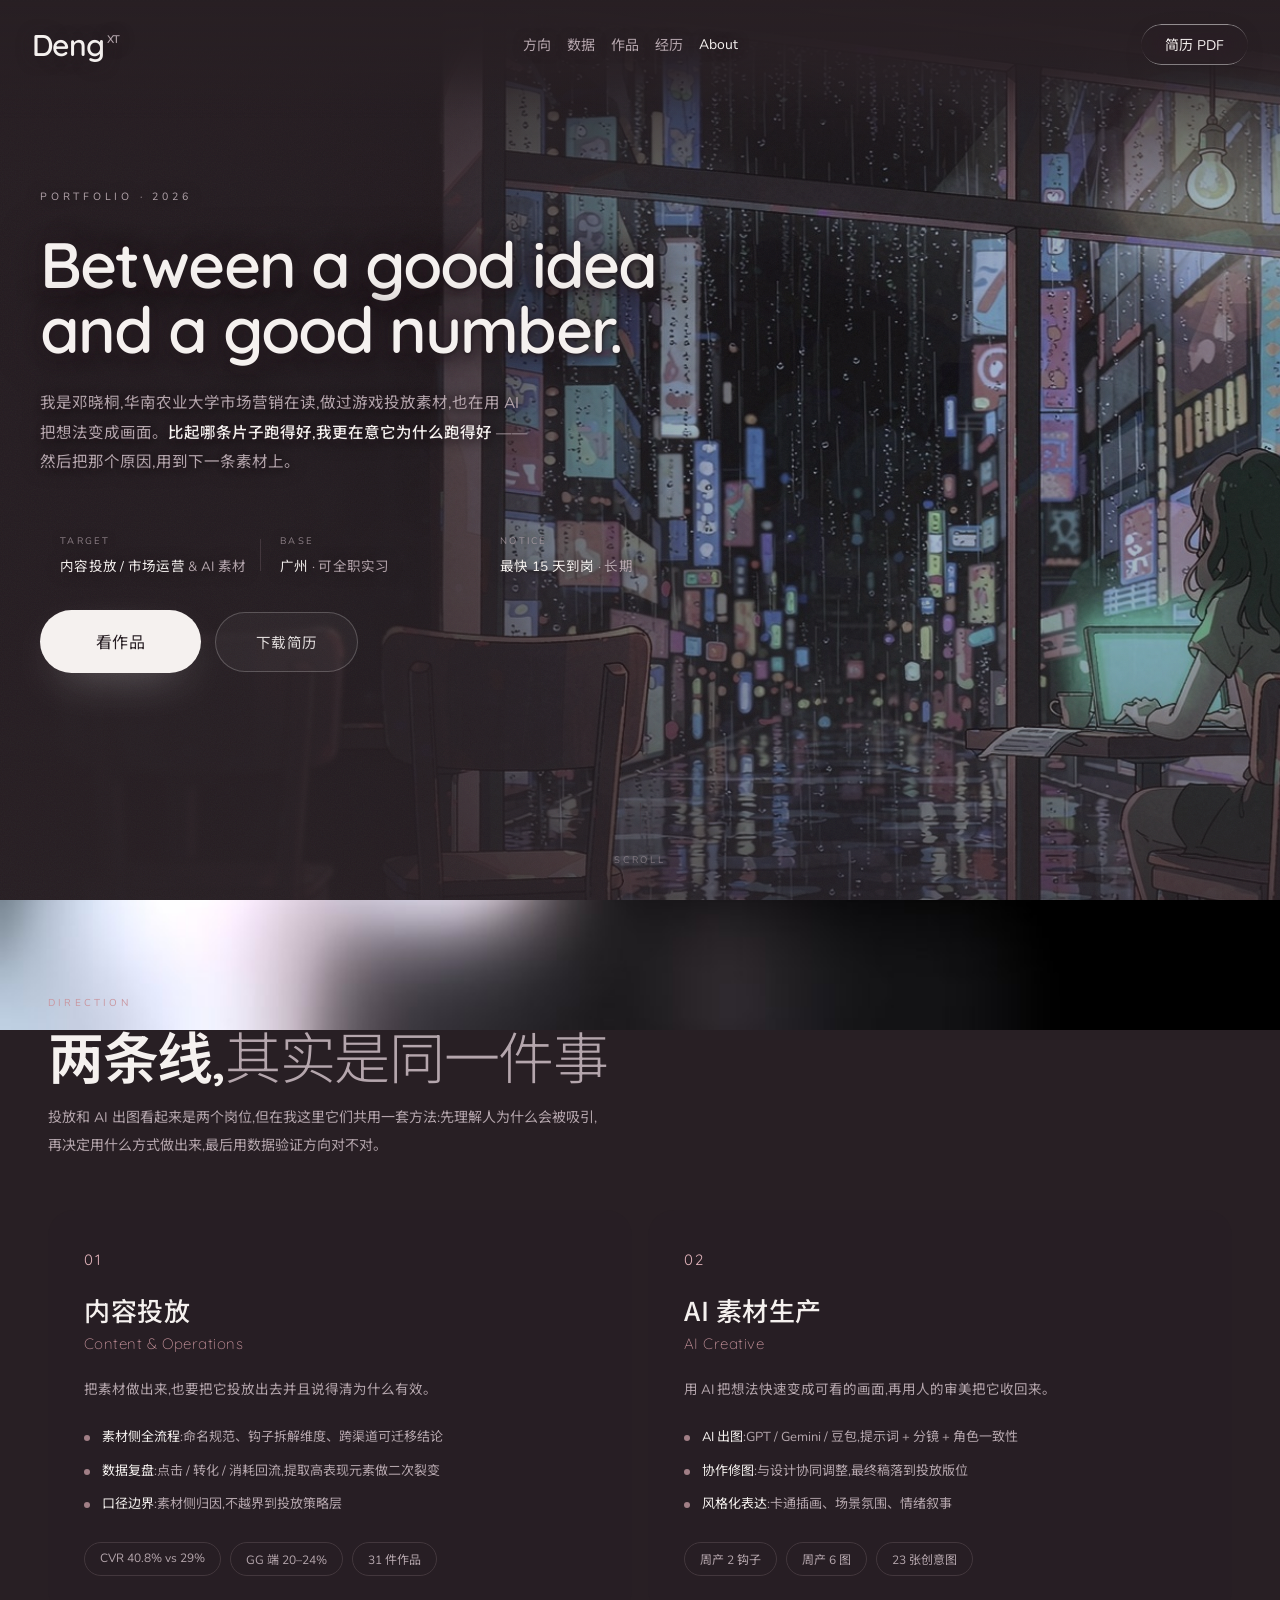
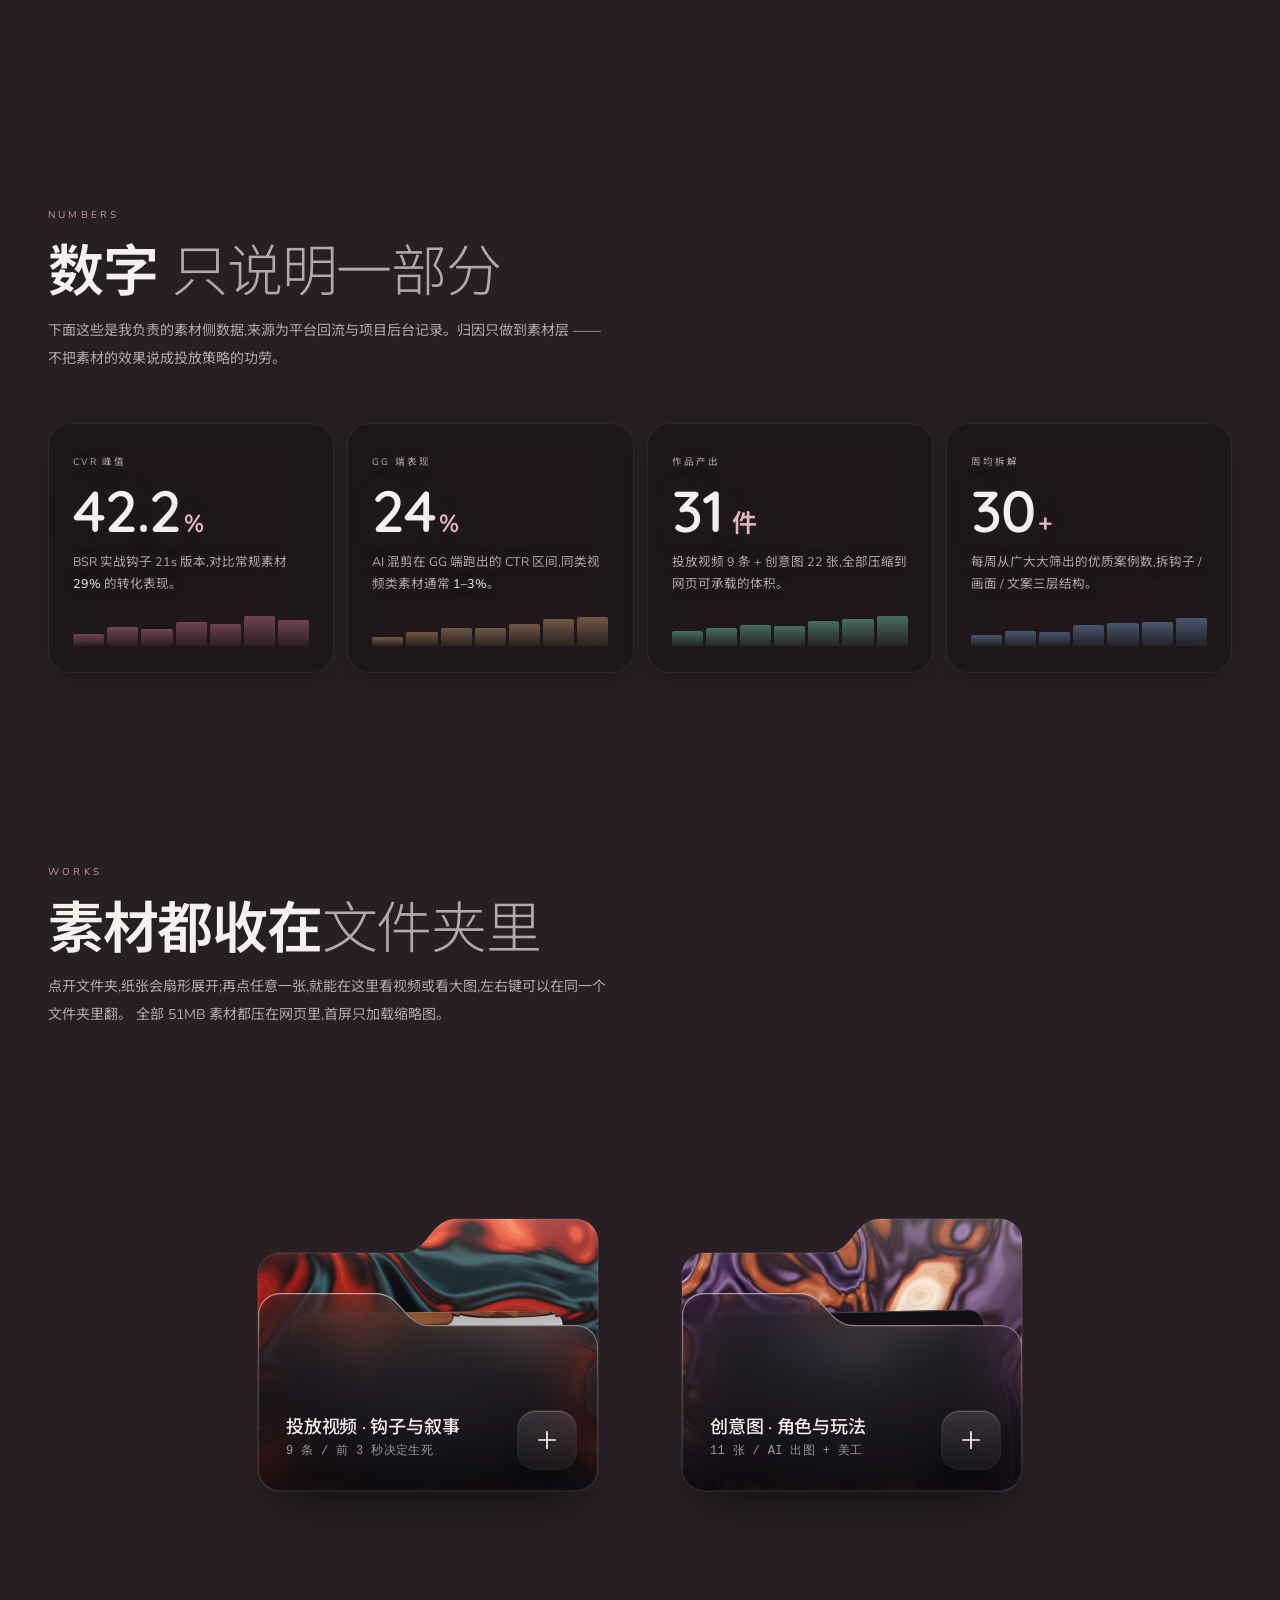
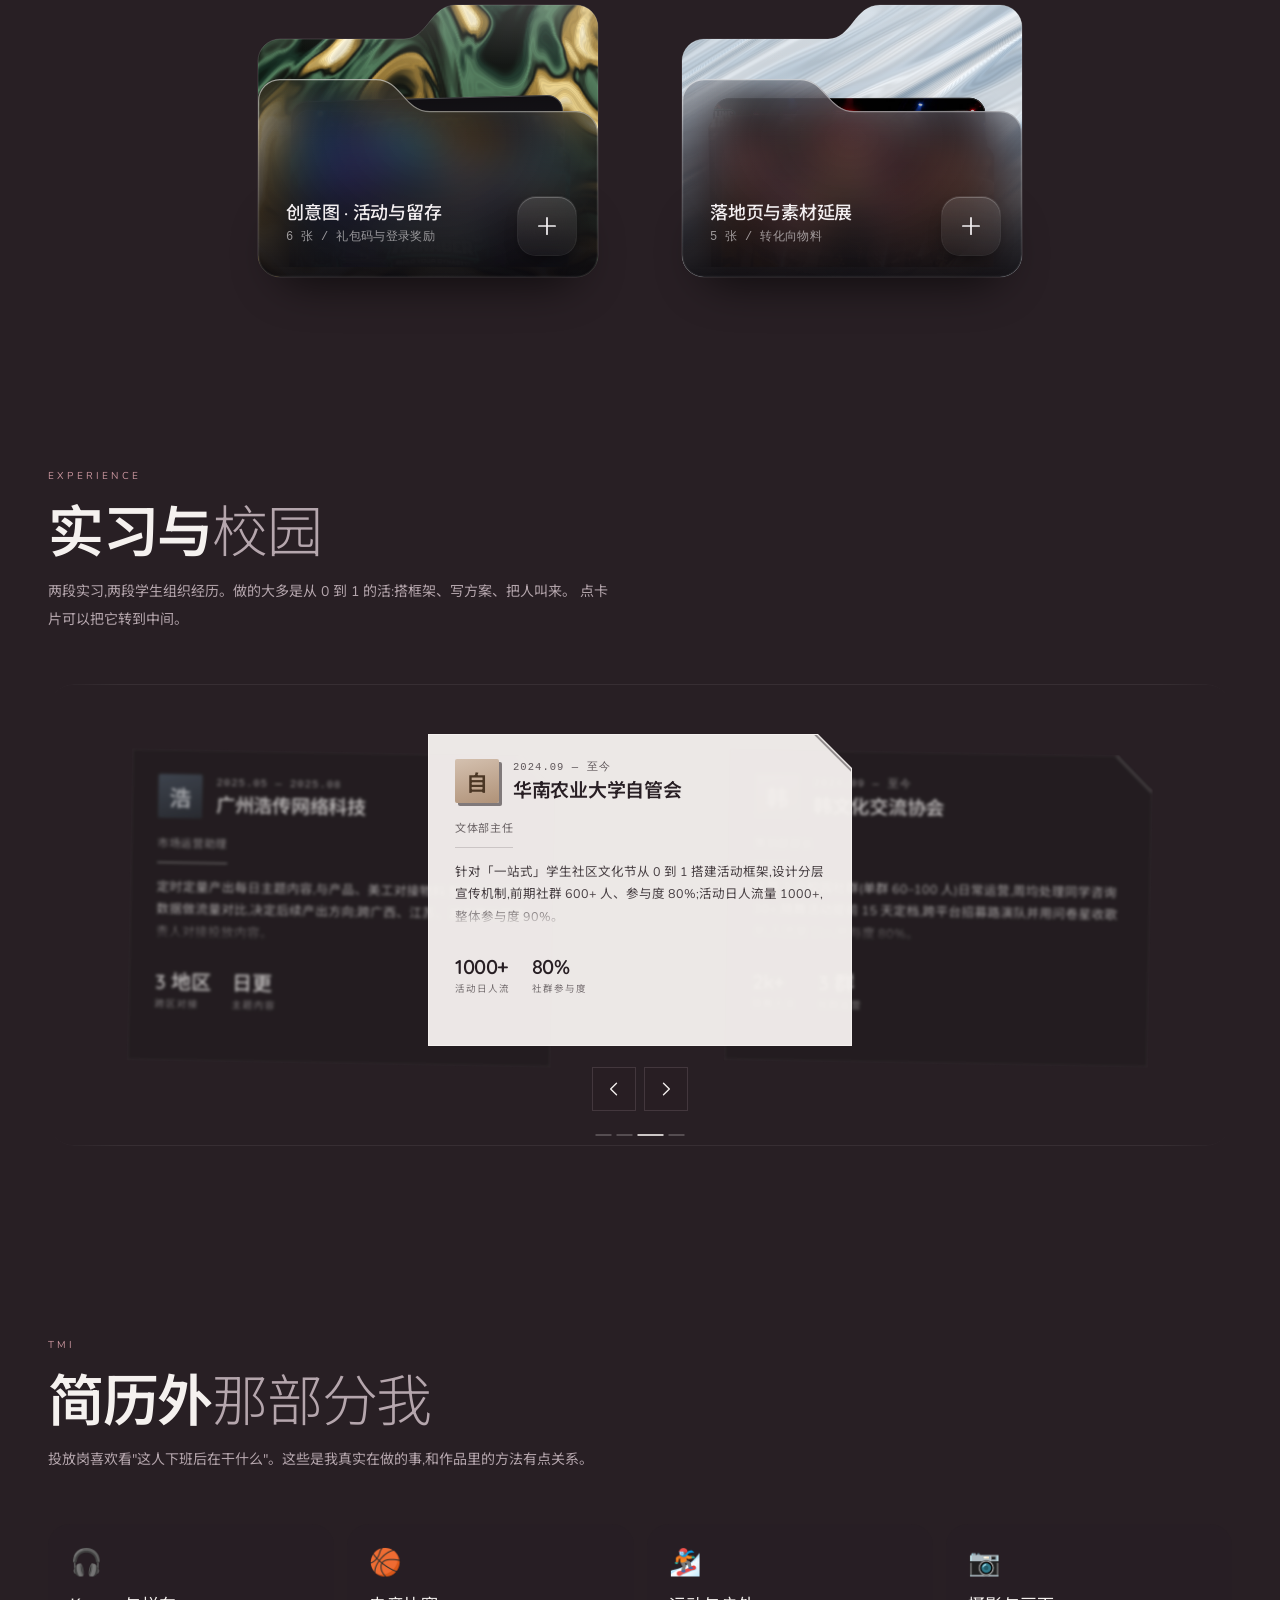
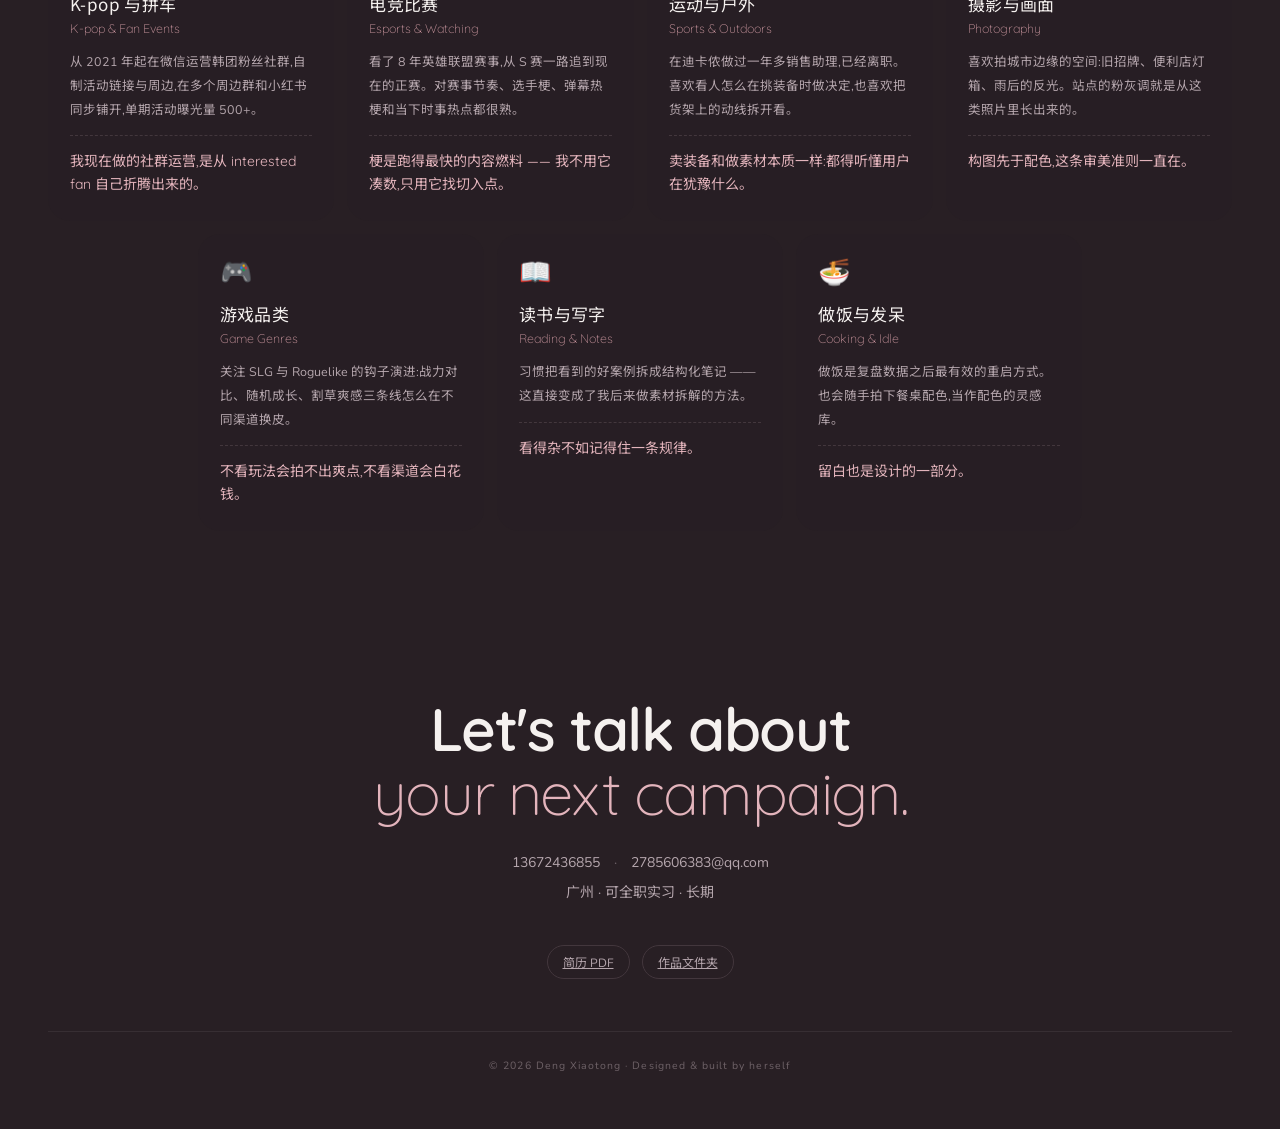
==== index.html @ bc11df72 "portfolio: 轻量版部署包 — 视频重压至 1200k,总体积 35MB" ====
<!DOCTYPE html>
<html lang="zh-CN">
<head>
<meta charset="UTF-8">
<meta name="viewport" content="width=device-width, initial-scale=1.0">
<meta name="theme-color" content="#241f26">
<!-- SEO / 分享卡片。GitHub Pages 是静态托管,没有服务端能注入 og:image,
     所以这里只用站点自身的首屏图当封面。 -->
<meta name="description" content="邓晓桐的个人作品集:投放视频、创意图与落地页素材,以及内容投放与 AI 素材生产两个方向的实践记录。">
<meta name="author" content="邓晓桐">
<meta property="og:type" content="website">
<meta property="og:title" content="Deng Xiaotong · Content &amp; AI Creative">
<meta property="og:description" content="投放视频、创意图与落地页素材,以及内容投放与 AI 素材生产两个方向的实践记录。">
<meta property="og:image" content="assets/hero.jpg">
<meta property="og:locale" content="zh_CN">
<meta name="twitter:card" content="summary_large_image">
<title>Deng Xiaotong · Content &amp; AI Creative</title>
<link rel="icon" href="data:image/svg+xml,%3Csvg xmlns='http://www.w3.org/2000/svg' viewBox='0 0 32 32'%3E%3Crect width='32' height='32' rx='8' fill='%23241f26'/%3E%3Cpath d='M9 10h5.2c2.6 0 4.1 1.4 4.1 3.6 0 1.5-.7 2.5-1.9 3l3 5.4h-3.1l-2.6-4.8h-1.9v4.8H9z' fill='%23f2eef0'/%3E%3Ccircle cx='23' cy='21' r='2' fill='%23d98a9a'/%3E%3C/svg%3E">
<link rel="preconnect" href="https://fonts.googleapis.com">
<link rel="preconnect" href="https://fonts.gstatic.com" crossorigin>
<link rel="preload" as="image" href="assets/hero.jpg">
<link href="https://fonts.googleapis.com/css2?family=Quicksand:wght@400;500;600;700&family=Nunito:wght@400;500;600&family=Noto+Sans+SC:wght@300;400;500;700&display=swap" rel="stylesheet">
<!-- 移植组件样式:玻璃文件夹 + 聚光卡片 + 错落卡片阵 -->
<link rel="stylesheet" href="glass-folder.css?v=2">
<link rel="stylesheet" href="spotlight-card.css?v=3">
<link rel="stylesheet" href="stagger-testimonials.css?v=10">
</head>
<body>

<style>
:root{
  /* 粉灰冷调,取自咖啡厅背景 */
  --background:330 12% 14%;
  --foreground:20 24% 95%;
  --muted-foreground:330 9% 68%;
  --primary:20 24% 95%;--primary-foreground:330 12% 14%;
  --border:330 10% 24%;
  --bg:hsl(var(--background));
  --fg:hsl(var(--foreground));
  --muted:hsl(var(--muted-foreground));
  --line:hsl(var(--border)/1);
  --line-2:rgba(255,255,255,.07);
  --glass:rgba(255,255,255,.04);
  --pink:#E3B4BC;--pink-soft:#C9959E;--emerald:#8FC4AC;
  /* 字体:整套换成圆润系。
     原来是 Instrument Serif(高对比尖锐衬线)+ Noto Serif SC(三角衬线),
     两者笔画都是"平直+尖角",叠在一起就是用户说的扁平。
     现在:
       --display / --serif → Quicksand,几何圆形字母,数字尤其好看
       --sans             → Nunito,饱满圆润,正文英文可读性更好
       --zh               → Noto Sans SC,黑体替代尖锐的宋体衬线
     三者后面都挂了中文 fallback,中英混排时中文自动落到 Noto Sans SC。 */
  --display:'Quicksand','Noto Sans SC',sans-serif;
  --serif:'Quicksand','Noto Sans SC',sans-serif;
  --sans:'Nunito','Noto Sans SC',sans-serif;
  --zh:'Noto Sans SC','Quicksand',sans-serif;
}
*{margin:0;padding:0;box-sizing:border-box}
html{scroll-behavior:smooth}
/* 固定导航会盖住锚点目标,给所有板块留出导航高度 */
.sec{scroll-margin-top:72px}
body{
  background:var(--bg);color:var(--fg);
  font-family:var(--sans);font-weight:400;
  -webkit-font-smoothing:antialiased;overflow-x:hidden;
}
::selection{background:hsl(var(--foreground));color:hsl(var(--background))}
::-webkit-scrollbar{width:9px}
::-webkit-scrollbar-track{background:hsl(var(--background))}
::-webkit-scrollbar-thumb{background:hsl(var(--border)/1);border-radius:5px}
::-webkit-scrollbar-thumb:hover{background:var(--pink-soft)}

/* ── 背景 ── */
/* 背景贯穿整个页面:固定在视口,滚动时视频持续播放,不会被板块切断 */
.bg{position:fixed;inset:0;z-index:0;overflow:hidden;pointer-events:none}
/* 整页压暗层:极薄一层,让 hero 的霓虹不至于过亮抢文字。
   只用纯色不用 backdrop-filter —— backdrop-filter 采样的是它下方的
   一切内容,z-index 管不了采样范围,hero 里的霓虹和人物必被糊掉。 */
.veil{position:fixed;inset:0;z-index:5;pointer-events:none;
  background:hsl(var(--background)/.18)}
.bg img{position:absolute;inset:0;width:100%;height:100%;object-fit:cover;object-position:52% 50%}
/* 左侧文字区压暗:墙面本身偏亮,不给文字让位就读不清。
   刻意做到人物所在侧几乎不压,避免人物被削。 */
.bg__side{position:absolute;inset:0;z-index:2;pointer-events:none;
  background:linear-gradient(92deg,
    hsl(var(--background)/.88) 0%,
    hsl(var(--background)/.80) 24%,
    hsl(var(--background)/.58) 38%,
    hsl(var(--background)/.22) 50%,
    hsl(var(--background)/0) 62%)}

/* 顶部压暗:给固定导航让位 */
.bg::before{
  content:'';position:absolute;left:0;right:0;top:0;height:22%;z-index:4;
  pointer-events:none;
  background:linear-gradient(180deg,
    hsl(var(--background)/.90) 0%,
    hsl(var(--background)/.45) 48%,
    hsl(var(--background)/0) 100%);
}
.bg::after{
  content:'';position:absolute;inset:0;z-index:2;pointer-events:none;
  background:linear-gradient(180deg,
    hsl(var(--background)/.40) 0%,
    hsl(var(--background)/.12) 30%,
    hsl(var(--background)/0) 50%,
    hsl(var(--background)/.22) 76%,
    hsl(var(--background)/.58) 100%);
}
.bg-grain{position:absolute;inset:0;opacity:.05;z-index:3;pointer-events:none;
  background-image:url("data:image/svg+xml,%3Csvg xmlns='http://www.w3.org/2000/svg' width='120' height='120'%3E%3Cfilter id='n'%3E%3CfeTurbulence type='fractalNoise' baseFrequency='.85' numOctaves='3'/%3E%3C/filter%3E%3Crect width='100%25' height='100%25' filter='url(%23n)'/%3E%3C/svg%3E");
  animation:grainShift 1.2s steps(3) infinite}
@keyframes grainShift{
  0%{transform:translate(0,0)}33%{transform:translate(-2px,1px)}66%{transform:translate(1px,-2px)}100%{transform:translate(0,0)}
}

/* ── 液态玻璃 ──
   prompt 原值 rgba(255,255,255,.01) 在星空上完全不可见,
   这里把底色与模糊都提上来,保证按钮在亮部视频上仍有边界。 */
.liquid-glass{position:relative;overflow:hidden;
  background:hsl(var(--background)/.34);
  backdrop-filter:blur(14px) saturate(1.3);-webkit-backdrop-filter:blur(14px) saturate(1.3);
  box-shadow:inset 0 1px 1px rgba(255,255,255,.14),0 10px 34px -18px rgba(0,0,0,.7);border:none}
.liquid-glass::before{
  content:'';position:absolute;inset:0;border-radius:inherit;padding:1.4px;
  background:linear-gradient(180deg,rgba(255,255,255,.45) 0%,rgba(255,255,255,.15) 20%,rgba(255,255,255,0) 40%,rgba(255,255,255,0) 60%,rgba(255,255,255,.15) 80%,rgba(255,255,255,.45) 100%);
  -webkit-mask:linear-gradient(#fff 0 0) content-box,linear-gradient(#fff 0 0);
  -webkit-mask-composite:xor;mask-composite:exclude;pointer-events:none;z-index:2}
.glass-dark{background:hsl(var(--background)/.72)}

/* ── NAV ── 极简:透明悬浮,不做胶囊底座 */
/* 导航压顶在亮招牌上,加一层自上而下的暗色底衬保证可读 */
nav{position:fixed;top:0;left:0;right:0;z-index:60;padding:24px 0}
nav::before{content:'';position:absolute;left:0;right:0;top:0;height:118px;z-index:0;
  pointer-events:none;
  background:linear-gradient(180deg,
    hsl(var(--background)/.93) 0%,
    hsl(var(--background)/.86) 38%,
    hsl(var(--background)/.55) 62%,
    hsl(var(--background)/.16) 82%,
    transparent 100%)}
.nav-in{position:relative;z-index:1;
  max-width:1280px;margin:0 auto;padding:0 32px;
  display:flex;align-items:center;justify-content:space-between;gap:18px}
.logo{font-family:var(--display);font-size:30px;font-weight:600;color:var(--fg);
  text-decoration:none;letter-spacing:-.02em;line-height:1;display:flex;align-items:flex-start;
  text-shadow:0 2px 16px hsl(var(--background)/.95)}
.logo sup{font-size:11px;color:var(--muted);margin-top:4px;margin-left:2px;font-family:var(--sans)}
.nav-links{display:flex;align-items:center;gap:8px}
.nav-links a{font-size:14px;font-weight:400;color:var(--muted);text-decoration:none;padding:6px 4px;
  transition:color .3s;text-shadow:0 1px 12px hsl(var(--background)/.95)}
.nav-links a:hover,.nav-links a.on{color:var(--fg)}
.nav-cta{font-size:14px;font-weight:400;color:var(--fg);text-decoration:none;border-radius:999px;
  padding:10px 24px;white-space:nowrap;transition:transform .3s}
.nav-cta:hover{transform:scale(1.03)}
@media(max-width:920px){.nav-links a:not(.on){display:none}}
@media(max-width:640px){.nav-in{padding:0 20px}.nav-links{display:none}}

/* ── HERO ── 居中、垂直居中、video 提供全部纵深 */
/* hero 必须在 veil 之上:veil 是全页固定的柔化层,
   若 hero 在其下,霓虹和人物会被糊掉,而它们正是首屏的主角 */
.hero{position:relative;z-index:12;min-height:100vh;
  /* hero 在 veil 之上且自身不加半透明底,保持首屏画面完全清晰 */
  display:flex;flex-direction:column;align-items:flex-start;justify-content:center;
  text-align:left;padding:112px 40px 150px}
.hero-in{position:relative;z-index:13;max-width:1200px;margin:0 auto;width:100%;
  display:flex;flex-direction:column;align-items:flex-start}
.kicker{font-size:10.5px;letter-spacing:.36em;text-transform:uppercase;
  color:var(--muted);margin-bottom:28px;text-shadow:0 1px 14px hsl(var(--background)/.9)}
h1{font-family:var(--display);font-weight:600;
  font-size:clamp(32px,5vw,72px);
  line-height:1.02;letter-spacing:-1.9px;max-width:none;
  white-space:nowrap;
  text-shadow:
    0 0 44px hsl(var(--background)/.98),
    0 0 26px hsl(var(--background)/.95),
    0 2px 10px hsl(var(--background)/.92),
    0 1px 3px hsl(var(--background)/.9)}
/* prompt:em 不倾斜,只用颜色做对比 */
h1 em{font-style:normal;color:hsl(var(--foreground)/.78)}
.hero-sub{font-family:var(--sans);font-weight:400;
  font-size:15.5px;line-height:1.9;color:var(--muted);max-width:490px;
  margin-top:26px;text-wrap:pretty;
  text-shadow:0 0 20px hsl(var(--background)/.98),0 1px 8px hsl(var(--background)/.92)}
.hero-sub b{font-weight:500;color:var(--fg)}
/* 身份小条:居中排布。nowrap 防止"素材运营""15 天内到岗"被折行 */
.hero-meta{display:flex;flex-wrap:wrap;justify-content:flex-start;gap:0;margin-top:36px;
  padding-top:22px;max-width:660px}
.hero-meta dt{margin-bottom:8px;text-shadow:0 1px 12px hsl(var(--background)/.9)}
.hero-meta div{flex:1;min-width:190px;position:relative;padding:0 20px}
.hero-meta div + div::before{content:'';position:absolute;left:0;top:12%;height:76%;width:1px;
  background:var(--line)}
.hero-meta dt{font-size:9.5px;letter-spacing:.24em;text-transform:uppercase;
  color:var(--muted);opacity:.72;margin-bottom:8px}
.hero-meta dd{font-size:13.5px;color:var(--fg);letter-spacing:.02em;white-space:nowrap;text-shadow:0 1px 14px hsl(var(--background)/.95)}
.hero-meta dd em{font-style:normal;color:var(--muted)}
.hero-actions{display:flex;gap:14px;align-items:center;justify-content:flex-start;margin-top:34px;flex-wrap:wrap}
/* 原本这里并排放证件照,现在不放了。
   求职作品集在首屏摆证件照会立刻把它降格成"简历"—— 招聘方点开是想看
   素材,不是想核对长相。meta 三栏自然撑开即可,不需要并排容器。 */
.hero-row{width:100%;max-width:660px}
.btn{font-size:16px;text-decoration:none;border-radius:999px;padding:19px 56px;
  transition:transform .35s cubic-bezier(.2,.8,.2,1);display:inline-block;letter-spacing:.02em}
/* 主 CTA:实心白,提供明确的视觉落点(prompt 的 primary/primary-foreground) */
.btn-main{color:hsl(var(--primary-foreground));background:hsl(var(--primary));
  box-shadow:0 16px 48px -22px rgba(255,255,255,.55)}
/* 次级按钮:描边而非实心。主 CTA 只能有一个视觉落点,
   两个实心按钮并排会把视线钉在按钮区,反而看不出层级 */
.btn-ghost{color:hsl(var(--foreground)/.9);border:1.5px solid hsl(var(--foreground)/.22);
  padding:18px 40px;font-size:14.5px;background:hsl(var(--foreground)/.04)}
.btn-ghost:hover{border-color:hsl(var(--foreground)/.45);background:hsl(var(--foreground)/.08)}
.btn-main:hover{transform:scale(1.03)}
.btn-line{font-size:14px;padding:10px 24px;color:var(--fg)}
.btn-line:hover{transform:scale(1.03)}
.scroll-hint{position:absolute;z-index:13;bottom:34px;left:50%;transform:translateX(-50%);
  font-size:9.5px;letter-spacing:.3em;text-transform:uppercase;color:var(--muted);
  display:flex;flex-direction:column;align-items:center;gap:10px;opacity:.55}
.scroll-hint span{display:block;width:1px;height:40px;background:linear-gradient(180deg,var(--line),transparent)}

/* ── 通用 ── */
.wrap{max-width:1240px;margin:0 auto;padding:0 28px;position:relative}
/* 板块底色半透明:背景视频贯穿全页,内容区需要一层薄纱才能读清。
   刻意不在这里做 backdrop-filter —— 相邻板块各自模糊会叠加不均,产生可见断层。
   统一模糊由 body::before 一层完成。 */
/* 板块底:深色不透明底 + 极淡霓虹纹理。
   纹理是静态的(从视频抽帧后重度模糊),不干扰文字,
   但让"背景还活着"的感觉在滚动中延续下去,不出现生硬的切割感。 */
.sec{padding:96px 0;position:relative;z-index:11;
  background:
    linear-gradient(hsl(var(--background)/.74),hsl(var(--background)/.88)),
    url("assets/neon-texture.jpg") center/cover no-repeat;
  background-blend-mode:normal,normal;
  background-attachment:fixed}
.sec-tag{font-size:10px;letter-spacing:.32em;text-transform:uppercase;color:var(--pink-soft);margin-bottom:18px}
.sec-title{font-family:var(--serif);font-size:clamp(30px,4.6vw,56px);font-weight:600;
  line-height:1.08;letter-spacing:-1.3px;margin-bottom:16px}
.sec-title em{font-weight:300;color:var(--muted);font-style:normal}
.sec-desc{font-size:14px;line-height:2;color:var(--muted);max-width:560px;margin-bottom:50px}
/* 有背景贯穿后,分隔线会形成硬边,改用留白分隔 */
.divider{height:1px;background:transparent;margin:0}
.zh-title{font-family:var(--zh);font-weight:400}

/* ── 方向双卡 ── */
.roles{display:grid;grid-template-columns:1fr 1fr;gap:16px}
@media(max-width:860px){.roles{grid-template-columns:1fr}}
.role{border-radius:26px;padding:40px 36px;transition:transform .45s cubic-bezier(.2,.8,.2,1)}
.role:hover{transform:translateY(-8px)}
.role-idx{font-family:var(--serif);font-size:15px;color:var(--pink);letter-spacing:.1em;margin-bottom:22px}
.role h3{font-family:var(--zh);font-weight:500;font-size:26px;margin-bottom:6px;letter-spacing:.5px}
.role .en{font-family:var(--serif);font-weight:300;font-size:15px;color:var(--pink-soft);margin-bottom:24px;letter-spacing:.03em}
.role p{font-size:13.5px;line-height:1.95;color:var(--muted);margin-bottom:22px}
.role-list{display:flex;flex-direction:column;gap:11px;margin-bottom:26px}
.role-list li{list-style:none;font-size:13px;color:var(--muted);line-height:1.75;
  padding-left:18px;position:relative}
.role-list li::before{content:'';position:absolute;left:0;top:9px;width:6px;height:6px;
  border-radius:50%;background:var(--pink);opacity:.65}
.role-list li b{color:var(--fg);font-weight:400}
.role-foot{display:flex;flex-wrap:wrap;gap:9px}

/* ── 数据 ── */
.stats{display:grid;grid-template-columns:repeat(4,1fr);gap:13px}
@media(max-width:920px){.stats{grid-template-columns:repeat(2,1fr)}}
.stat{border-radius:22px;padding:30px 24px 26px;
  transition:transform .4s cubic-bezier(.2,.8,.2,1),box-shadow .4s cubic-bezier(.2,.8,.2,1)}
.stat:hover{transform:translateY(-7px)}
.stat:focus-visible{outline:2px solid var(--pink);outline-offset:3px}
.stat-lbl{font-size:9.5px;letter-spacing:.22em;text-transform:uppercase;color:var(--muted);margin-bottom:15px;
  text-shadow:0 1px 10px hsl(var(--background)/.85)}
.stat-num{font-family:var(--serif);font-size:58px;line-height:.95;letter-spacing:-1px;font-weight:600;
  /* 数字是这一区唯一的强对比锚点,给一点投影把底纹推开 */
  text-shadow:0 2px 22px hsl(var(--background)/.9),0 0 6px hsl(var(--background)/.7)}
.stat-num i{font-style:normal;font-size:25px;color:var(--pink);margin-left:3px}
.stat-desc{font-size:12.5px;line-height:1.8;color:var(--muted);margin-top:13px;
  text-shadow:0 1px 12px hsl(var(--background)/.85)}
.stat-desc b{color:var(--fg);font-weight:400}

/* ── 时间线 ── */
.tl{display:flex;flex-direction:column}
.tl-item{display:grid;grid-template-columns:150px 1fr;gap:26px;padding:26px 0;
  border-top:1px solid var(--line-2);transition:.3s}
.tl-item:hover{border-top-color:var(--line)}
.tl-item:first-child{border-top:none}
@media(max-width:760px){.tl-item{grid-template-columns:1fr;gap:10px}}
.tl-when{font-family:var(--serif);font-size:16px;color:var(--pink);letter-spacing:.04em;padding-top:3px}
.tl-what h4{font-family:var(--zh);font-weight:400;font-size:21px;margin-bottom:4px;letter-spacing:.4px}
.tl-what .role{font-size:11.5px;color:var(--pink-soft);letter-spacing:.04em;margin-bottom:12px}
.tl-what p{font-size:13.5px;line-height:1.95;color:var(--muted);max-width:640px}
.tl-what .num{color:var(--fg);font-weight:400}

/* ── 作品 ── */
.works-grid{display:grid;grid-template-columns:repeat(3,1fr);gap:16px}
@media(max-width:960px){.works-grid{grid-template-columns:1fr 1fr}}
@media(max-width:600px){.works-grid{grid-template-columns:1fr}}
.work{text-decoration:none;color:inherit;display:block;border-radius:24px;padding:14px;
  transition:transform .45s cubic-bezier(.2,.8,.2,1)}
.work:hover{transform:translateY(-9px)}
.work-thumb{aspect-ratio:4/3;border-radius:16px;position:relative;overflow:hidden;
  background:linear-gradient(140deg,rgba(246,241,238,.08),rgba(246,241,238,.02));
  border:1px solid var(--line-2);display:flex;align-items:center;justify-content:center}
.work-thumb .no{position:absolute;top:14px;left:17px;font-family:var(--serif);
  font-size:29px;color:var(--pink);opacity:.48;line-height:1}
.work-thumb .ph{font-size:10.5px;color:var(--muted);letter-spacing:.14em;text-align:center;line-height:2}
.work h3{font-family:var(--zh);font-weight:500;font-size:19px;margin:18px 4px 8px;letter-spacing:.5px}
.work p{font-size:12.5px;color:var(--muted);line-height:1.85;margin:0 4px}
.work .tag{display:inline-block;margin:14px 4px 5px;font-size:10px;letter-spacing:.16em;
  color:var(--pink);border:1px solid rgba(224,169,174,.3);border-radius:999px;padding:4px 13px}

/* ── 校园 / TMI ── */
.two-col{display:grid;grid-template-columns:1fr 1fr;gap:16px}
@media(max-width:900px){.two-col{grid-template-columns:1fr}}
.card{border-radius:26px;padding:36px 32px}
.card-h{font-family:var(--zh);font-weight:500;font-size:22px;margin-bottom:6px;letter-spacing:.6px}
.card-en{font-family:var(--serif);font-weight:300;font-size:14px;color:var(--pink-soft);margin-bottom:26px}
.mini{display:flex;gap:14px;padding:17px 0;border-top:1px solid var(--line-2)}
.mini:first-of-type{border-top:none;padding-top:0}
.mini-b{flex:1}
.mini-b h5{font-family:var(--zh);font-weight:400;font-size:15.5px;margin-bottom:3px;letter-spacing:.3px}
.mini-b .sub{font-size:11.5px;color:var(--pink-soft);margin-bottom:9px;letter-spacing:.04em}
.mini-b p{font-size:12.5px;line-height:1.85;color:var(--muted)}
.mini-n{font-family:var(--serif);font-size:14px;color:var(--pink);min-width:64px;padding-top:2px;letter-spacing:.05em}
.pills{display:flex;flex-wrap:wrap;gap:8px}
.pill{font-size:12px;color:var(--muted);border:1px solid var(--line);border-radius:999px;padding:7px 15px;transition:.3s}
.pill:hover{border-color:rgba(224,169,174,.4);color:var(--pink)}

/* ── 技能网格 ── */
.skill-grid{display:grid;grid-template-columns:repeat(3,1fr);gap:13px}
@media(max-width:900px){.skill-grid{grid-template-columns:1fr 1fr}}
@media(max-width:600px){.skill-grid{grid-template-columns:1fr}}
.skill{border-radius:20px;padding:26px 22px;transition:transform .4s}
.skill:hover{transform:translateY(-6px)}
.skill h5{font-family:var(--serif);font-size:16px;color:var(--pink);margin-bottom:6px;letter-spacing:.05em}
.skill h6{font-family:var(--zh);font-weight:400;font-size:15px;margin-bottom:14px;letter-spacing:.4px}
.skill p{font-size:12.5px;line-height:1.85;color:var(--muted)}

/* ── TMI 拼贴 ── */
/* TMI 从 6 项涨到 7 项(加了电竞)。纯 4 列时最后一行只剩 3 张,
   右下角空一格看着像漏了一张。
   改成 8 列基准:每张跨 2 列 → 一行 4 张;第 5 张起点偏移 2 列,
   末行 3 张正好居中填满。 */
.tmi-grid{display:grid;grid-template-columns:repeat(8,1fr);gap:13px}
.tmi-grid > .tmi{grid-column:span 2}
.tmi-grid > .tmi:nth-child(5){grid-column:3 / span 2}
@media(max-width:980px){.tmi-grid{grid-template-columns:1fr 1fr}
  .tmi-grid > .tmi{grid-column:auto}
  .tmi-grid > .tmi:nth-child(5){grid-column:auto}}
@media(max-width:600px){.tmi-grid{grid-template-columns:1fr}}
.tmi{grid-column:span 2}
.tmi-grid > .tmi:nth-child(5){grid-column:2 / span 2}
@media(max-width:980px){.tmi-grid{grid-template-columns:1fr 1fr}
  .tmi-grid > .tmi{grid-column:auto}
  .tmi-grid > .tmi:nth-child(5){grid-column:auto}}
@media(max-width:600px){.tmi-grid{grid-template-columns:1fr}}
.tmi{border-radius:22px;padding:26px 22px;transition:transform .45s cubic-bezier(.2,.8,.2,1)}
.tmi:hover{transform:translateY(-7px) rotate(-.6deg)}
.tmi .emo{font-size:26px;margin-bottom:15px;display:block;line-height:1}
.tmi h5{font-family:var(--zh);font-weight:400;font-size:17px;margin-bottom:4px;letter-spacing:.4px}
.tmi .en{font-family:var(--serif);font-weight:300;font-size:12.5px;color:var(--pink-soft);margin-bottom:14px}
.tmi p{font-size:12.5px;line-height:1.9;color:var(--muted)}
.tmi .q{font-family:var(--serif);font-weight:400;font-size:14px;color:var(--pink);
  margin-top:14px;padding-top:14px;border-top:1px dashed var(--line);line-height:1.6}

/* ── FOOT ── */
footer{position:relative;z-index:10;text-align:center;padding:70px 0 56px}
.foot-title{font-family:var(--serif);font-size:clamp(32px,5vw,60px);font-weight:600;
  letter-spacing:-1.4px;line-height:1.06}
.foot-title em{font-weight:300;color:var(--pink);font-style:normal}
.foot-sub{font-size:14px;color:var(--muted);line-height:2.1;margin-top:24px}
/* 联系方式必须可点。招聘方看到一串纯文本邮箱,第一反应是"得手动复制"——
   少一次点击就少一次放弃。 */
.foot-link{color:var(--muted);text-decoration:none;border-bottom:1px solid transparent;
  transition:color .2s,border-color .2s}
.foot-link:hover{color:var(--fg);border-bottom-color:rgba(255,255,255,.32)}
.foot-link:focus-visible{outline:2px solid var(--pink);outline-offset:3px;border-radius:2px}
.foot-dot{margin:0 10px;opacity:.5}
.foot-links{display:flex;gap:12px;justify-content:center;margin-top:38px;flex-wrap:wrap}
.copy{font-size:10.5px;color:rgba(181,165,172,.5);letter-spacing:.1em;
  margin-top:52px;padding-top:26px;border-top:1px solid var(--line-2)}

/* ── 动效 ── */
@keyframes fadeRise{from{opacity:0;transform:translateY(26px)}to{opacity:1;transform:translateY(0)}}
.up{animation:fadeRise .95s cubic-bezier(.16,1,.3,1) both}
.u1{animation:fadeRise .95s cubic-bezier(.16,1,.3,1) .1s both}
.u2{animation:fadeRise .95s cubic-bezier(.16,1,.3,1) .2s both}
.u3{animation:fadeRise .95s cubic-bezier(.16,1,.3,1) .3s both}
@keyframes scrollLine{0%{transform:scaleY(0);transform-origin:top}50%{transform:scaleY(1);transform-origin:top}51%{transform-origin:bottom}100%{transform:scaleY(0);transform-origin:bottom}}
.scroll-hint span{animation:scrollLine 2.4s ease-in-out infinite}
.reveal{opacity:0;transform:translateY(30px);transition:opacity .85s cubic-bezier(.16,1,.3,1),transform .85s cubic-bezier(.16,1,.3,1)}
.reveal.in{opacity:1;transform:translateY(0)}
/* ── 移动端:必须放在所有桌面规则之后,否则会被覆盖 ── */
/* 移动端:100vh 装不下 210px 底部留白,必须重置,否则内容被挤出视口 */
@media(max-width:768px){
  .hero{min-height:auto;padding:104px 20px 96px}
  h1{font-size:clamp(30px,8.6vw,50px);letter-spacing:-1.2px;
     white-space:normal;text-shadow:
       0 0 30px hsl(var(--background)/.98),
       0 0 16px hsl(var(--background)/.95),
       0 1px 6px hsl(var(--background)/.9)}
  /* 竖屏 cover 会把画面放大到人物被裁,压暗改为整幅均匀铺,
     否则文字直接压在米色衬衫上,完全读不出来 */
  /* 竖屏下取最左侧暗墙:那里没有霓虹,文字才压得住 */
  /* 竖屏取 26%:窗户外缘与霓虹进入画面下半,上半仍有暗墙压住文字 */
  .bg img{object-position:26% 50%}
  .bg__side{background:linear-gradient(180deg,
    hsl(var(--background)/.72) 0%,
    hsl(var(--background)/.62) 40%,
    hsl(var(--background)/.68) 72%,
    hsl(var(--background)/.82) 100%)}
  .hero-sub{font-size:15px;line-height:1.8;max-width:100%}
  .hero-meta{flex-direction:column;align-items:flex-start;gap:16px;max-width:100%;margin-top:30px;padding-top:0}
  .hero-meta div{min-width:0;padding:0 0 4px}
  .hero-meta div + div::before{display:none}
  .hero-meta dd{white-space:normal}
  .hero-actions{margin-top:32px}
  .scroll-hint{display:none}
}

@media(prefers-reduced-motion:reduce){*{animation:none!important}.reveal{opacity:1;transform:none}}

/* ════════════════════════════════════════════════════════════
   作品册 · Glass Folder 布局
   文件夹本身在玻璃上方有 54px 的 headroom(纸张升起的空间),
   所以外层格子必须留出这段高度,否则展开的纸张会被上一行裁掉
   ════════════════════════════════════════════════════════════ */
/* 4 个文件夹固定 2×2。之前是 flex-wrap,宽度由组件内容决定,
   1440 宽下能塞 3 个 → 排成 3+1,右下角孤零零一个很难看。
   2×2 是唯一对称解:两行两列,视线沿中轴对分。 */
.folders{
  display:grid;grid-template-columns:repeat(2,340px);
  justify-content:center;gap:60px 84px;
  margin-top:66px;
  /* 展开时纸张会向上伸出约 96px,给整行留出这个空间 */
  padding-top:70px;
}
.folders--sub{margin-top:0}
.folder-cell{position:relative;width:100%}
.folder-cell + .folder-cell{margin-left:0}

/* 窄屏:单列居中,纸张扇形幅度收窄以免出血 */
@media(max-width:900px){
  .folders{grid-template-columns:340px;gap:56px 0;padding-top:76px}
  .folders--sub{margin-top:0}
}
@media(max-width:560px){
  .folders{grid-template-columns:minmax(0,1fr);gap:58px 0;padding-top:72px}
  .gf{--spread-multi:0}
}

/* ════════════════════════════════════════════════════════════
   数据卡 · 聚光边框 + 迷你趋势条
   ════════════════════════════════════════════════════════════ */
.stat{position:relative;isolation:isolate;overflow:hidden}
.stat-lbl,.stat-num,.stat-desc,.stat-spark{position:relative;z-index:3}

/* sparkline:只表达形状,不标数值 —— 数值已在 stat-num 里给出,
   这里只是让「走势」有实体感,避免读成另一个数据源 */
.stat-spark{
  display:flex;align-items:flex-end;gap:3px;
  height:30px;margin-top:20px;
  opacity:.62;transition:opacity .45s cubic-bezier(.2,.8,.2,1);
}
.stat:hover .stat-spark{opacity:1}
.stat-spark i{
  flex:1;height:calc(var(--h) * 100%);
  min-height:2px;border-radius:2px 2px 0 0;
  background:linear-gradient(180deg,
    hsl(var(--base) calc(var(--saturation) * 1%) calc(var(--lightness) * 1%) / .75),
    hsl(var(--base) calc(var(--saturation) * 1%) calc(var(--lightness) * 1%) / .12));
  transform-origin:50% 100%;
  transition:transform .55s cubic-bezier(.34,1.36,.5,1);
}
.stat:hover .stat-spark i{transform:scaleY(1.06)}
.stat-spark i:nth-child(odd){animation:spark-rise 3.6s ease-in-out infinite}
.stat-spark i:nth-child(even){animation:spark-rise 4.4s ease-in-out infinite .5s}
@keyframes spark-rise{0%,100%{transform:scaleY(1)}50%{transform:scaleY(.82)}}
@media(prefers-reduced-motion:reduce){.stat-spark i{animation:none!important}}

/* ── 真实作品:视频卡 + 图卡 ──
   素材是 5 条 720p 视频和 9 张图,总重 23MB。这个区块的关键约束:
     · 视频一律不自动播。23MB 自动播等于一进页面就吃掉用户全部流量,
       首屏必须零加载 —— 用 poster(共 205KB)占位,点击才换 src
     · 23MB 素材不适合内联 <video src>,src 写在 data-src 上,
       由 JS 在点击时才注入。这是懒加载唯一可靠的做法 */
/* ── 素材弹窗:文件夹 → 缩略图 → 播放/看大图 ──
   视频 47MB。弹窗打开时才注入 src,关闭时 removeAttribute+load() 释放解码器 ——
   否则连续看 5 条之后,浏览器会同时持有 5 个 <video> 的解码缓冲,内存直接爆掉。 */
.pb{position:fixed;inset:0;z-index:200;display:none;
  background:hsl(var(--background)/.94);backdrop-filter:blur(22px);
  padding:4vh 4vw;overflow:auto}
.pb[aria-hidden="false"]{display:flex;flex-direction:column;align-items:center;
  justify-content:flex-start;gap:14px}
.pb-in{width:100%;max-width:940px;margin:0 auto}
/* 舞台:16/9 是视频的天然比例,图片用 contain 兜住竖图和方图 */
.pb-stage{width:100%;aspect-ratio:16/9;border-radius:18px;overflow:hidden;
  background:#0b0a0d;border:1px solid var(--line-2);
  display:grid;place-items:center}
.pb-stage video{width:100%;height:100%;object-fit:contain;display:block}
.pb-stage img{max-width:100%;max-height:100%;object-fit:contain;display:block}
.pb-meta{margin-top:14px}
.pb-meta h4{font-family:var(--zh);font-weight:500;font-size:19px;letter-spacing:.3px}
.pb-meta p{font-family:var(--sans);font-size:12px;color:var(--muted);margin-top:5px;
  letter-spacing:.04em}
.pb-close{position:fixed;top:24px;right:28px;z-index:201;all:unset;cursor:pointer;
  width:44px;height:44px;border-radius:50%;display:grid;place-items:center;
  background:hsl(var(--foreground)/.1);border:1px solid var(--line-2);color:var(--fg);
  transition:background .3s var(--ease)}
.pb-close:hover{background:hsl(var(--foreground)/.22)}
.pb-close svg{width:19px;height:19px}
/* 缩略图条:在文件夹里点的是某一张,但弹窗里要能横向扫完整个文件夹。
   招聘方常会连着看同一条素材的横竖两版,这条路径最省事。 */
.pb-strip{display:flex;gap:8px;max-width:940px;margin:0 auto;width:100%;
  overflow-x:auto;padding:4px 2px 8px;scrollbar-width:thin}
.pb-strip button{flex:none;width:104px;height:64px;padding:0;border-radius:9px;
  overflow:hidden;cursor:pointer;border:1px solid var(--line-2);
  background:hsl(var(--foreground)/.04);opacity:.5;
  transition:opacity .3s var(--ease),border-color .3s var(--ease)}
.pb-strip button img{width:100%;height:100%;object-fit:cover;display:block}
.pb-strip button:hover{opacity:.85}
.pb-strip button[aria-current="true"]{opacity:1;border-color:var(--pink)}
.pb-nav{display:flex;gap:10px;align-items:center;justify-content:center}
.pb-nav button{all:unset;box-sizing:border-box;cursor:pointer;
  width:42px;height:42px;border-radius:50%;display:grid;place-items:center;
  background:hsl(var(--foreground)/.1);border:1px solid var(--line-2);color:var(--fg);
  transition:background .3s var(--ease)}
.pb-nav button:hover{background:hsl(var(--foreground)/.22)}
.pb-nav svg{width:18px;height:18px;stroke:currentColor;stroke-width:1.6;fill:none;
  stroke-linecap:round;stroke-linejoin:round}
.pb-idx{font-family:var(--serif);font-weight:600;font-size:13px;color:var(--muted);
  margin:0 8px;min-width:60px;text-align:center;letter-spacing:.08em}
@media(max-width:700px){
  .pb{padding:3vh 14px 24px}
  .pb-stage{aspect-ratio:4/3}
  .pb-strip button{width:76px;height:48px}
}
</style>

<div class="bg">
  <img src="assets/hero.jpg" alt="咖啡厅角落的插画场景" />
  <div class="bg__side"></div>
  <div class="bg-grain"></div>
</div>
<div class="veil"></div>

<nav>
  <div class="nav-in">
    <a class="logo" href="#top">Deng<sup>XT</sup></a>
    <div class="nav-links">
      <a href="#roles">方向</a>
      <a href="#data">数据</a>
      <a href="#works">作品</a>
      <a href="#exp">经历</a>
      <a href="#tmi">About</a>
    </div>
    <a class="nav-cta liquid-glass" href="assets/resume.pdf" download>简历 PDF</a>
  </div>
</nav>

<header class="hero" id="top">
  <div class="hero-in">
    <div class="kicker">Portfolio · 2026</div>
    <h1>Between a good idea<br />and a good number.</h1>
    <p class="hero-sub">
      我是邓晓桐,华南农业大学市场营销在读,做过游戏投放素材,也在用 AI 把想法变成画面。<b>比起哪条片子跑得好,我更在意它为什么跑得好</b> —— 然后把那个原因,用到下一条素材上。
    </p>

    <div class="hero-row">
      <div class="hero-row-main">
        <dl class="hero-meta">
          <div>
            <dt>Target</dt>
            <dd>内容投放 / 市场运营 <em>& AI 素材</em></dd>
          </div>
          <div>
            <dt>Base</dt>
            <dd>广州 <em>· 可全职实习</em></dd>
          </div>
          <div>
            <dt>Notice</dt>
            <dd>最快 15 天到岗 <em>· 长期</em></dd>
          </div>
        </dl>
        <div class="hero-actions">
          <a class="btn btn-main" href="#works">看作品</a>
          <a class="btn btn-ghost" href="assets/resume.pdf" download>下载简历</a>
        </div>
      </div>
    </div>
  </div>
  <div class="scroll-hint"><span></span>Scroll</div>
</header>

<main>

<!-- ── 方向 ── -->
<section class="sec sec--anchor" id="roles">
  <div class="wrap">
    <div class="sec-tag">Direction</div>
    <h2 class="sec-title">两条线,<em>其实是同一件事</em></h2>
    <p class="sec-desc">
      投放和 AI 出图看起来是两个岗位,但在我这里它们共用一套方法:先理解人为什么会被吸引,
      再决定用什么方式做出来,最后用数据验证方向对不对。
    </p>
    <div class="roles">
        <article class="role glass-dark reveal">
          <div class="role-idx">01</div>
          <h3>内容投放</h3>
          <div class="en">Content &amp; Operations</div>
          <p>把素材做出来,也要把它投放出去并且说得清为什么有效。</p>
          <ul class="role-list">
            <li><b>素材侧全流程</b>:命名规范、钩子拆解维度、跨渠道可迁移结论</li>
            <li><b>数据复盘</b>:点击 / 转化 / 消耗回流,提取高表现元素做二次裂变</li>
            <li><b>口径边界</b>:素材侧归因,不越界到投放策略层</li>
          </ul>
          <div class="role-foot">
            <span class="pill">CVR 40.8% vs 29%</span>
            <span class="pill">GG 端 20–24%</span>
            <span class="pill">31 件作品</span>
          </div>
        </article>
        <article class="role glass-dark reveal">
          <div class="role-idx">02</div>
          <h3>AI 素材生产</h3>
          <div class="en">AI Creative</div>
          <p>用 AI 把想法快速变成可看的画面,再用人的审美把它收回来。</p>
          <ul class="role-list">
            <li><b>AI 出图</b>:GPT / Gemini / 豆包,提示词 + 分镜 + 角色一致性</li>
            <li><b>协作修图</b>:与设计协同调整,最终稿落到投放版位</li>
            <li><b>风格化表达</b>:卡通插画、场景氛围、情绪叙事</li>
          </ul>
          <div class="role-foot">
            <span class="pill">周产 2 钩子</span>
            <span class="pill">周产 6 图</span>
            <span class="pill">23 张创意图</span>
          </div>
        </article>
    </div>
  </div>
</section>

<!-- ── 数据 ── -->
<section class="sec sec--anchor" id="data">
  <div class="wrap">
    <div class="sec-tag">Numbers</div>
    <h2 class="sec-title">数字 <em>只说明一部分</em></h2>
    <p class="sec-desc">
      下面这些是我负责的素材侧数据,来源为平台回流与项目后台记录。归因只做到素材层 ——
      不把素材的效果说成投放策略的功劳。
    </p>
    <div class="stats">
        <div class="stat glow reveal" data-spotlight style="--base:340">
          <div class="stat-lbl">CVR 峰值</div>
          <div class="stat-num">42.2<i>%</i></div>
          <div class="stat-desc">BSR 实战钩子 21s 版本,对比常规素材 <b>29%</b> 的转化表现。</div>
          <div class="stat-spark"><i style="--h:0.40"></i><i style="--h:0.62"></i><i style="--h:0.55"></i><i style="--h:0.80"></i><i style="--h:0.72"></i><i style="--h:1.00"></i><i style="--h:0.86"></i></div>
        </div>
        <div class="stat glow reveal" data-spotlight style="--base:28">
          <div class="stat-lbl">GG 端表现</div>
          <div class="stat-num">24<i>%</i></div>
          <div class="stat-desc">AI 混剪在 GG 端跑出的 CTR 区间,同类视频类素材通常 <b>1–3%</b>。</div>
          <div class="stat-spark"><i style="--h:0.30"></i><i style="--h:0.45"></i><i style="--h:0.60"></i><i style="--h:0.58"></i><i style="--h:0.72"></i><i style="--h:0.90"></i><i style="--h:0.95"></i></div>
        </div>
        <div class="stat glow reveal" data-spotlight style="--base:158">
          <div class="stat-lbl">作品产出</div>
          <div class="stat-num">31<i> 件</i></div>
          <div class="stat-desc">投放视频 9 条 + 创意图 22 张,全部压缩到网页可承载的体积。</div>
          <div class="stat-spark"><i style="--h:0.50"></i><i style="--h:0.60"></i><i style="--h:0.70"></i><i style="--h:0.66"></i><i style="--h:0.82"></i><i style="--h:0.90"></i><i style="--h:1.00"></i></div>
        </div>
        <div class="stat glow reveal" data-spotlight style="--base:212">
          <div class="stat-lbl">周均拆解</div>
          <div class="stat-num">30<i>+</i></div>
          <div class="stat-desc">每周从广大大筛出的优质案例数,拆钩子 / 画面 / 文案三层结构。</div>
          <div class="stat-spark"><i style="--h:0.35"></i><i style="--h:0.50"></i><i style="--h:0.45"></i><i style="--h:0.68"></i><i style="--h:0.75"></i><i style="--h:0.80"></i><i style="--h:0.92"></i></div>
        </div>
    </div>
  </div>
</section>

<!-- ── 作品 ── -->
<section class="sec sec--anchor" id="works">
  <div class="wrap">
    <div class="sec-tag">Works</div>
    <h2 class="sec-title">素材都收在<em>文件夹里</em></h2>
    <p class="sec-desc">
      点开文件夹,纸张会扇形展开;再点任意一张,就能在这里看视频或看大图,左右键可以在同一个文件夹里翻。
      全部 51MB 素材都压在网页里,首屏只加载缩略图。
    </p>
    <div class="folders">
        <div class="folder-cell reveal" data-folder="{&quot;label&quot;:&quot;投放视频 · 钩子与叙事&quot;,&quot;meta&quot;:&quot;9 条 / 前 3 秒决定生死&quot;,&quot;art&quot;:&quot;ember&quot;,&quot;seed&quot;:3,&quot;width&quot;:340,&quot;files&quot;:[{&quot;name&quot;:&quot;实战钩子 · BSR&quot;,&quot;meta&quot;:&quot;21s · CVR 42.2%&quot;,&quot;image&quot;:&quot;assets/works/hot_bsr_hook_21s.webp&quot;,&quot;media&quot;:&quot;video&quot;},{&quot;name&quot;:&quot;战力对比 · SW&quot;,&quot;meta&quot;:&quot;30s · 对比向&quot;,&quot;image&quot;:&quot;assets/works/hot_sw_power_cmp_30s.webp&quot;,&quot;media&quot;:&quot;video&quot;},{&quot;name&quot;:&quot;世界观叙事 · CSN&quot;,&quot;meta&quot;:&quot;25s · 留存向&quot;,&quot;image&quot;:&quot;assets/works/hot_v_csn_world2_25s.webp&quot;,&quot;media&quot;:&quot;video&quot;},{&quot;name&quot;:&quot;世界观开场 · CSN&quot;,&quot;meta&quot;:&quot;24s · 铺量版&quot;,&quot;image&quot;:&quot;assets/works/hot_v_csn_world_24s.webp&quot;,&quot;media&quot;:&quot;video&quot;},{&quot;name&quot;:&quot;旋转足球 · VG&quot;,&quot;meta&quot;:&quot;28s · 奇观驱动&quot;,&quot;image&quot;:&quot;assets/works/hot_vg_spin_ball_28s.webp&quot;,&quot;media&quot;:&quot;video&quot;},{&quot;name&quot;:&quot;刷怪对话 · SV&quot;,&quot;meta&quot;:&quot;28s · 竖屏剧情&quot;,&quot;image&quot;:&quot;assets/works/hot_sv_mob_dialog_28s.webp&quot;,&quot;media&quot;:&quot;video&quot;},{&quot;name&quot;:&quot;割草对话 · HT&quot;,&quot;meta&quot;:&quot;32s · 方形版位&quot;,&quot;image&quot;:&quot;assets/works/hot_ht_dialog_square_32s.webp&quot;,&quot;media&quot;:&quot;video&quot;},{&quot;name&quot;:&quot;8 秒短钩子 · WM&quot;,&quot;meta&quot;:&quot;8s · 高频测试&quot;,&quot;image&quot;:&quot;assets/works/wm_hook_8s.webp&quot;,&quot;media&quot;:&quot;video&quot;},{&quot;name&quot;:&quot;15 秒推进版 · WM&quot;,&quot;meta&quot;:&quot;15s · 对照组&quot;,&quot;image&quot;:&quot;assets/works/wm_rush_15s.webp&quot;,&quot;media&quot;:&quot;video&quot;}]}"></div>
        <div class="folder-cell reveal" data-folder="{&quot;label&quot;:&quot;创意图 · 角色与玩法&quot;,&quot;meta&quot;:&quot;11 张 / AI 出图 + 美工&quot;,&quot;art&quot;:&quot;dusk&quot;,&quot;seed&quot;:4,&quot;width&quot;:340,&quot;files&quot;:[{&quot;name&quot;:&quot;角色养成 · 升阶&quot;,&quot;meta&quot;:&quot;AI 出图 + 美工修&quot;,&quot;image&quot;:&quot;assets/works/hot_dc_char_upgrade.webp&quot;,&quot;media&quot;:&quot;image&quot;},{&quot;name&quot;:&quot;追逐玩法 · 冲刺&quot;,&quot;meta&quot;:&quot;动态感构图&quot;,&quot;image&quot;:&quot;assets/works/hot_eo_chase.webp&quot;,&quot;media&quot;:&quot;image&quot;},{&quot;name&quot;:&quot;技能释放 · 特写&quot;,&quot;meta&quot;:&quot;光效层次&quot;,&quot;image&quot;:&quot;assets/works/hot_eo_skill.webp&quot;,&quot;media&quot;:&quot;image&quot;},{&quot;name&quot;:&quot;角色立绘 · 展示&quot;,&quot;meta&quot;:&quot;信息流主视觉&quot;,&quot;image&quot;:&quot;assets/works/hot_ss_char_show.webp&quot;,&quot;media&quot;:&quot;image&quot;},{&quot;name&quot;:&quot;地球爆破 · 奇观&quot;,&quot;meta&quot;:&quot;大场面钩子&quot;,&quot;image&quot;:&quot;assets/works/hot_ss_earth_boom.webp&quot;,&quot;media&quot;:&quot;image&quot;},{&quot;name&quot;:&quot;直播感 · 界面&quot;,&quot;meta&quot;:&quot;实机截图向&quot;,&quot;image&quot;:&quot;assets/works/hot_ss_live.webp&quot;,&quot;media&quot;:&quot;image&quot;},{&quot;name&quot;:&quot;坐骑 · 养成向&quot;,&quot;meta&quot;:&quot;faction 视角&quot;,&quot;image&quot;:&quot;assets/works/hot_sv_mount_f.webp&quot;,&quot;media&quot;:&quot;image&quot;},{&quot;name&quot;:&quot;竖版 · 手机位&quot;,&quot;meta&quot;:&quot;竖屏版位适配&quot;,&quot;image&quot;:&quot;assets/works/hot_sw_phone_s.webp&quot;,&quot;media&quot;:&quot;image&quot;},{&quot;name&quot;:&quot;角色海报 · 主图&quot;,&quot;meta&quot;:&quot;自然流主视觉&quot;,&quot;image&quot;:&quot;assets/works/hot_tr_chara_poster.webp&quot;,&quot;media&quot;:&quot;image&quot;},{&quot;name&quot;:&quot;竖版 · UI 齐全&quot;,&quot;meta&quot;:&quot;界面完整度&quot;,&quot;image&quot;:&quot;assets/works/hot_tr_phone_ui.webp&quot;,&quot;media&quot;:&quot;image&quot;},{&quot;name&quot;:&quot;溜冰场 · 场景&quot;,&quot;meta&quot;:&quot;场景氛围&quot;,&quot;image&quot;:&quot;assets/works/wm_rink.webp&quot;,&quot;media&quot;:&quot;image&quot;}]}"></div>
        <div class="folder-cell reveal" data-folder="{&quot;label&quot;:&quot;创意图 · 活动与留存&quot;,&quot;meta&quot;:&quot;6 张 / 礼包码与登录奖励&quot;,&quot;art&quot;:&quot;verdant&quot;,&quot;seed&quot;:5,&quot;width&quot;:340,&quot;files&quot;:[{&quot;name&quot;:&quot;登录奖励 · 首日&quot;,&quot;meta&quot;:&quot;七日留存&quot;,&quot;image&quot;:&quot;assets/works/login_reward_1.webp&quot;,&quot;media&quot;:&quot;image&quot;},{&quot;name&quot;:&quot;登录奖励 · 第三日&quot;,&quot;meta&quot;:&quot;奖励节奏&quot;,&quot;image&quot;:&quot;assets/works/login_reward_3.webp&quot;,&quot;media&quot;:&quot;image&quot;},{&quot;name&quot;:&quot;登录奖励 · 满周&quot;,&quot;meta&quot;:&quot;终点激励&quot;,&quot;image&quot;:&quot;assets/works/login_reward_7.webp&quot;,&quot;media&quot;:&quot;image&quot;},{&quot;name&quot;:&quot;礼包码 · 投放位&quot;,&quot;meta&quot;:&quot;兑换链路&quot;,&quot;image&quot;:&quot;assets/works/hot_wm_giftcode.webp&quot;,&quot;media&quot;:&quot;image&quot;},{&quot;name&quot;:&quot;健身房 · 地图&quot;,&quot;meta&quot;:&quot;场景拓展&quot;,&quot;image&quot;:&quot;assets/works/wm_gym_map.webp&quot;,&quot;media&quot;:&quot;image&quot;},{&quot;name&quot;:&quot;方形版位 · 适配&quot;,&quot;meta&quot;:&quot;1:1 裁切&quot;,&quot;image&quot;:&quot;assets/works/wm_square.webp&quot;,&quot;media&quot;:&quot;image&quot;}]}"></div>
        <div class="folder-cell reveal" data-folder="{&quot;label&quot;:&quot;落地页与素材延展&quot;,&quot;meta&quot;:&quot;5 张 / 转化向物料&quot;,&quot;art&quot;:&quot;glacier&quot;,&quot;seed&quot;:6,&quot;width&quot;:340,&quot;files&quot;:[{&quot;name&quot;:&quot;投放落地页&quot;,&quot;meta&quot;:&quot;转化向物料&quot;,&quot;image&quot;:&quot;assets/works/wm_landing.webp&quot;,&quot;media&quot;:&quot;image&quot;},{&quot;name&quot;:&quot;淘汰赛活动页&quot;,&quot;meta&quot;:&quot;节点包装&quot;,&quot;image&quot;:&quot;assets/works/wm_knockout.webp&quot;,&quot;media&quot;:&quot;image&quot;},{&quot;name&quot;:&quot;舞会 · 场景延展&quot;,&quot;meta&quot;:&quot;活动氛围图&quot;,&quot;image&quot;:&quot;assets/works/eu_ballroom.webp&quot;,&quot;media&quot;:&quot;image&quot;},{&quot;name&quot;:&quot;书信 · 情绪向&quot;,&quot;meta&quot;:&quot;叙事型素材&quot;,&quot;image&quot;:&quot;assets/works/eu_letter.webp&quot;,&quot;media&quot;:&quot;image&quot;},{&quot;name&quot;:&quot;战力 · 数值向&quot;,&quot;meta&quot;:&quot;卖点可视化&quot;,&quot;image&quot;:&quot;assets/works/eu_powerup.webp&quot;,&quot;media&quot;:&quot;image&quot;}]}"></div>
    </div>
  </div>
</section>

<!-- ── 实习与校园 ── -->
<section class="sec sec--anchor" id="exp">
  <div class="wrap">
    <div class="sec-tag">Experience</div>
    <h2 class="sec-title">实习与<em>校园</em></h2>
    <p class="sec-desc">
      两段实习,两段学生组织经历。做的大多是从 0 到 1 的活:搭框架、写方案、把人叫来。
      点卡片可以把它转到中间。
    </p>
    <div class="stg reveal" data-stagger='[{"when":"2026.05 — 至今","org":"广州游莱信息科技","mark":"游","hue":158,"role":"市场推广实习生","body":"每周通过广大大筛选 20–40 个游戏广告素材,拆解钩子、画面与创意结构并输出热点总结;独立用 GPT / Gemini / 豆包完成提示词与分镜,周均产出 2 个视频钩子 + 6 张图,协同设计后进入投放。","stats":[["20–40","周拆解案例"],["2+6","周产视频/图"]]},{"when":"2025.05 — 2025.08","org":"广州浩传网络科技","mark":"浩","hue":212,"role":"市场运营助理","body":"定时定量产出每日主题内容,与产品、美工对接物料;整理分析平台数据做流量对比,决定后续产出方向;跨广西、江苏、湖北等地区负责人对接投放内容。","stats":[["3 地区","跨区对接"],["日更","主题内容"]]},{"when":"2024.09 — 至今","org":"华南农业大学自管会","mark":"自","hue":28,"role":"文体部主任","body":"针对「一站式」学生社区文化节从 0 到 1 搭建活动框架,设计分层宣传机制,前期社群 600+ 人、参与度 80%;活动日人流量 1000+,整体参与度 90%。","stats":[["1000+","活动日人流"],["80%","社群参与度"]]},{"when":"2024.09 — 至今","org":"韩文化交流协会","mark":"韩","hue":340,"role":"策划部部长","body":"主导 3 个校园社群(单群 60–100 人)日常运营,周均处理同学咨询 30+;随舞活动提前 15 天定档,跨平台招募路演队并用问卷星收歌单,人流量 2k+,参与度 80%。","stats":[["2k+","随舞人流"],["3 群","社群运营"]]}]' aria-label="实习与校园经历"></div>
  </div>
</section>

<!-- ── 个人信息 ── -->
<section class="sec sec--anchor" id="tmi">
  <div class="wrap">
    <div class="sec-tag">TMI</div>
    <h2 class="sec-title">简历外<em>那部分我</em></h2>
    <p class="sec-desc">
      投放岗喜欢看"这人下班后在干什么"。这些是我真实在做的事,和作品里的方法有点关系。
    </p>
    <div class="tmi-grid">
        <article class="tmi glass-dark reveal">
          <span class="emo">🎧</span>
          <h5>K-pop 与拼车</h5>
          <div class="en">K-pop & Fan Events</div>
          <p>从 2021 年起在微信运营韩团粉丝社群,自制活动链接与周边,在多个周边群和小红书同步铺开,单期活动曝光量 500+。</p>
          <div class="q">我现在做的社群运营,是从 interested fan 自己折腾出来的。</div>
        </article>
        <article class="tmi glass-dark reveal">
          <span class="emo">🏀</span>
          <h5>电竞比赛</h5>
          <div class="en">Esports & Watching</div>
          <p>看了 8 年英雄联盟赛事,从 S 赛一路追到现在的正赛。对赛事节奏、选手梗、弹幕热梗和当下时事热点都很熟。</p>
          <div class="q">梗是跑得最快的内容燃料 —— 我不用它凑数,只用它找切入点。</div>
        </article>
        <article class="tmi glass-dark reveal">
          <span class="emo">🏂</span>
          <h5>运动与户外</h5>
          <div class="en">Sports & Outdoors</div>
          <p>在迪卡侬做过一年多销售助理,已经离职。喜欢看人怎么在挑装备时做决定,也喜欢把货架上的动线拆开看。</p>
          <div class="q">卖装备和做素材本质一样:都得听懂用户在犹豫什么。</div>
        </article>
        <article class="tmi glass-dark reveal">
          <span class="emo">📷</span>
          <h5>摄影与画面</h5>
          <div class="en">Photography</div>
          <p>喜欢拍城市边缘的空间:旧招牌、便利店灯箱、雨后的反光。站点的粉灰调就是从这类照片里长出来的。</p>
          <div class="q">构图先于配色,这条审美准则一直在。</div>
        </article>
        <article class="tmi glass-dark reveal">
          <span class="emo">🎮</span>
          <h5>游戏品类</h5>
          <div class="en">Game Genres</div>
          <p>关注 SLG 与 Roguelike 的钩子演进:战力对比、随机成长、割草爽感三条线怎么在不同渠道换皮。</p>
          <div class="q">不看玩法会拍不出爽点,不看渠道会白花钱。</div>
        </article>
        <article class="tmi glass-dark reveal">
          <span class="emo">📖</span>
          <h5>读书与写字</h5>
          <div class="en">Reading & Notes</div>
          <p>习惯把看到的好案例拆成结构化笔记 —— 这直接变成了我后来做素材拆解的方法。</p>
          <div class="q">看得杂不如记得住一条规律。</div>
        </article>
        <article class="tmi glass-dark reveal">
          <span class="emo">🍜</span>
          <h5>做饭与发呆</h5>
          <div class="en">Cooking & Idle</div>
          <p>做饭是复盘数据之后最有效的重启方式。也会随手拍下餐桌配色,当作配色的灵感库。</p>
          <div class="q">留白也是设计的一部分。</div>
        </article>
    </div>
  </div>
</section>

</main>

<footer>
  <div class="wrap">
    <div class="foot-title">Let's talk about<br /><em>your next campaign.</em></div>
    <p class="foot-sub">
      <a class="foot-link" href="tel:+8613672436855">13672436855</a>
      <span class="foot-dot">·</span>
      <a class="foot-link" href="mailto:2785606383@qq.com">2785606383@qq.com</a><br />
      广州 · 可全职实习 · 长期
    </p>
    <div class="foot-links">
      <a class="pill" href="assets/resume.pdf" download>简历 PDF</a>
      <a class="pill" href="#works">作品文件夹</a>
    </div>
    <div class="copy">© 2026 Deng Xiaotong · Designed &amp; built by herself</div>
  </div>
</footer>
<script>
/* 素材弹窗的主脚本(作品弹窗 IIFE)在这里 —— 它建 .pb 容器并挂 onOpen。
   下面两个 observer 依赖 body 已就绪,放在其后。 */
/* ── 作品弹窗:文件夹 → 缩略图 → 播放/看大图 ──
   素材 51MB,绝不能进 src 属性(浏览器解析 HTML 时就会请求)。
   视频走 data-src,弹窗打开时才注入;图片用 poster 缩略图,不额外加载。 */
(function(){
  /* 全站素材索引:文件夹里的每张纸只存 key,真身在 PLAYER 表里。
     这样同一件素材既能出现在文件夹里,也能被弹窗按 key 找到 ——
     50MB 的地址写两遍是不可维护的。 */
  const ALL = document.createElement('div');
  document.querySelectorAll('.folder-cell[data-folder]').forEach(cell=>{
    let cfg; try{ cfg=JSON.parse(cell.getAttribute('data-folder')||'{}'); }catch(e){ return; }
    (cfg.files||[]).forEach(f=>{ if(f.image) ALL.dataset[f.image.split('/').pop()] = f.media||'image'; });
  });

  /* ── 弹窗骨架 ── */
  const lb = document.createElement('div');
  lb.className='pb'; lb.setAttribute('role','dialog');
  lb.setAttribute('aria-modal','true'); lb.setAttribute('aria-hidden','true');
  lb.setAttribute('aria-label','素材预览');
  lb.innerHTML =
    '<button class="pb-close" type="button" aria-label="关闭">'+
      '<svg viewBox="0 0 24 24" fill="none" stroke="currentColor" stroke-width="1.7" '+
      'stroke-linecap="round"><path d="M6 6l12 12M18 6L6 18"/></svg></button>'+
    '<div class="pb-in">'+
      '<div class="pb-stage"></div>'+
      '<div class="pb-meta"><h4></h4><p></p></div>'+
    '</div>'+
    '<div class="pb-nav">'+
      '<button type="button" data-d="-1" aria-label="上一个"><svg viewBox="0 0 24 24"><path d="M15 5l-7 7 7 7"/></svg></button>'+
      '<span class="pb-idx" aria-live="polite"></span>'+
      '<button type="button" data-d="1" aria-label="下一个"><svg viewBox="0 0 24 24"><path d="M9 5l7 7-7 7"/></svg></button>'+
    '</div>'+
    /* 缩略图条:文件夹里点哪张就是哪张,但弹窗内还能横向换。
       招聘方常会连着看同一条素材的横竖两版,这是最省事的路径。 */
    '<div class="pb-strip"></div>';
  document.body.appendChild(lb);
  const stage=lb.querySelector('.pb-stage'), mh=lb.querySelector('.pb-meta h4'),
        mp=lb.querySelector('.pb-meta p'), idx=lb.querySelector('.pb-idx'),
        close=lb.querySelector('.pb-close'), strip=lb.querySelector('.pb-strip');
  let list=[], at=0, lastFocus=null, cur=null;

  function show(i){
    at=(i+list.length)%list.length;
    const it=list[at];
    // 同一素材重复点要重置:从视频切到图片时旧的 <video> 必须整个换掉
    if(cur && cur.src===it.src && cur.tagName===it.tag){ cur=null; }
    if(!cur || cur.src!==it.src){
      stage.textContent='';
      cur = it.kind==='video' ? document.createElement('video')
                               : document.createElement('img');
      if(it.kind==='video'){
        cur.src=it.src; cur.poster=it.src.replace(/\.mp4$/,'.webp');
        cur.controls=true; cur.playsInline=true; cur.preload='metadata';
        cur.autoplay=true;
      } else {
        cur.src=it.src; cur.alt=it.name||'';
      }
      stage.appendChild(cur);
    }
    mh.textContent=it.name||''; mp.textContent=it.meta||'';
    idx.textContent=(at+1)+' / '+list.length;
    [...strip.children].forEach((c,j)=>c.setAttribute('aria-current', String(j===at)));
    close.focus();
  }
  function open(items,i){
    list=items; lastFocus=document.activeElement;
    show(i);
    lb.setAttribute('aria-hidden','false');
    document.body.style.overflow='hidden';
  }
  function hide(){
    if(cur){ if(cur.tagName==='VIDEO'){ cur.pause(); cur.removeAttribute('src'); cur.load(); } cur=null; }
    stage.textContent='';
    lb.setAttribute('aria-hidden','true');
    document.body.style.overflow='';
    if(lastFocus) lastFocus.focus();
  }

  /* 点缩略图:同文件夹内切换 */
  strip.addEventListener('click', e=>{
    const b=e.target.closest('button[data-i]'); if(!b) return;
    show(Number(b.dataset.i));
  });
  /* 点文件夹里的纸:把该文件夹的完整清单交出来,索引就是这张纸的位置。
     这样弹窗里左右翻页能遍历整个文件夹,而不是只能看这一张。 */
  document.querySelectorAll('.folder-cell[data-folder]').forEach(cell=>{
    let cfg; try{ cfg=JSON.parse(cell.getAttribute('data-folder')||'{}'); }catch(e){ return; }
    const items=(cfg.files||[]).map(f=>({
      kind: f.media==='video' ? 'video' : 'image',
      src:  f.media==='video' ? f.image.replace(/\.webp$/,'.mp4') : f.image,
      name: f.name, meta: f.meta
    }));
    if(!items.length) return;
    cfg.onOpen = function(file){
      // 缩略图条
      strip.textContent='';
      items.forEach((it,i)=>{
        const b=document.createElement('button');
        b.type='button'; b.dataset.i=String(i);
        b.setAttribute('aria-label', it.name);
        const im=document.createElement('img');
        im.src=cfg.files[i].image; im.alt=''; im.loading='lazy';
        b.appendChild(im); strip.appendChild(b);
      });
      const k=cfg.files.findIndex(f=>f.name===file.name);
      open(items, k<0?0:k);
    };
    /* 把带 onOpen 的 cfg 整个挂上去。组件初始化时优先复用 __gfCfg,
       只挂 onOpen 的话,组件重解析 data-folder 会把函数丢掉。 */
    cell.__gfCfg = cfg;
  });

  close.addEventListener('click', hide);
  lb.querySelectorAll('.pb-nav button').forEach(b=>
    b.addEventListener('click', ()=>show(at+Number(b.dataset.d))));
  lb.addEventListener('click', e=>{ if(e.target===lb) hide(); });
  /* 焦点陷阱:对话框开着时 Tab 必须困在里面,
     否则键盘用户会 Tab 到背后整页的内容。 */
  lb.addEventListener('keydown', e=>{
    if(e.key!=='Tab') return;
    const f=[close,...lb.querySelectorAll('.pb-nav button,.pb-strip button')].filter(x=>x.offsetParent!==null);
    if(!f.length) return;
    const first=f[0], last=f[f.length-1];
    if(e.shiftKey && document.activeElement===first){ e.preventDefault(); last.focus(); }
    else if(!e.shiftKey && document.activeElement===last){ e.preventDefault(); first.focus(); }
  });
  document.addEventListener('keydown', e=>{
    if(lb.getAttribute('aria-hidden')==='true') return;
    if(e.key==='Escape') hide();
    else if(e.key==='ArrowLeft') show(at-1);
    else if(e.key==='ArrowRight') show(at+1);
  });
})();

/* ── 滚动渐显 ──
   带 hidden 的元素永远不进视口,IntersectionObserver 观察不到它,
   .in 也就永远加不上 —— 带 hidden 的容器绝不能同时挂 .reveal。 */
(function(){
  const items = document.querySelectorAll('.reveal');
  if(!('IntersectionObserver' in window)){
    items.forEach(e=>e.classList.add('in'));
    return;
  }
  const io = new IntersectionObserver((ents)=>{
    ents.forEach(en=>{ if(en.isIntersecting){ en.target.classList.add('in'); io.unobserve(en.target); } });
  },{rootMargin:'0px 0px -12% 0px',threshold:.06});
  items.forEach(el=>io.observe(el));
})();

/* ── 导航高亮 ──
   不用 scroll 事件(每帧都触发,太吵)。判定线取视口上 1/3。 */
(function(){
  const links = [...document.querySelectorAll('.nav-links a')];
  const secs = links.map(a=>document.querySelector(a.getAttribute('href'))).filter(Boolean);
  if(!secs.length) return;
  const io = new IntersectionObserver((ents)=>{
    ents.forEach(en=>{
      if(!en.isIntersecting) return;
      const i = secs.indexOf(en.target);
      links.forEach((a,j)=>a.classList.toggle('on', j===i));
    });
  },{rootMargin:'-30% 0px -62% 0px'});
  secs.forEach(s=>io.observe(s));
})();
</script>

<!-- 移植组件运行时 -->
<script src="glass-folder.js?v=3" defer></script>
<script src="spotlight-card.js?v=2"></script>
<script src="stagger-testimonials.js?v=3" defer></script>

</body>
</html>
---- glass-folder.css ----
/* ============================================================
   Glass Folder Cards — 纯 HTML/CSS/JS 移植版
   ------------------------------------------------------------
   原本是 React 组件,这里去掉 React 运行时与 JSX,保留全部视觉与交互:
     · 背板 + 纸张 + 磨砂前玻璃三层真实叠放(玻璃磨砂的是真元素)
     · hover 玻璃沿底部铰链前倾、纸张微抬
     · 点击展开:玻璃前倒更多,纸张升起并扇形排开
     · + 号投入新文件、口袋下陷、计数滚动
     · 插画由 canvas 程序生成(域扭曲噪声当作液体表面着色)
   依赖:无。纯 CSS + 原生 JS。
   ============================================================ */

.gf {
  --px: 0;
  --py: 0;
  --ease: cubic-bezier(.2, .8, .2, 1);
  --spring: cubic-bezier(.34, 1.36, .5, 1);
  --hinge: 0deg;
  --lift: 42px;
  --spread: 0px;
  --fan: 0deg;
  --stack: 15px;
  --ink: #f2eef0;
  --ink-soft: rgba(242, 238, 240, .6);
  --sheet-face: linear-gradient(180deg, #2c2830 0%, #1d1a20 100%);
  --tint: linear-gradient(180deg, rgba(40, 34, 42, .22) 0%, rgba(24, 20, 26, .66) 46%, rgba(12, 10, 14, .95) 100%);
  --key-face: linear-gradient(180deg, rgba(255, 255, 255, .13) 0%, rgba(255, 255, 255, .04) 100%);
  --key-ink: #f4f1f3;
  --rim-back: rgba(255, 255, 255, .14);
  position: relative;
  display: inline-block;
  flex: none;
  vertical-align: top;
  -webkit-tap-highlight-color: transparent;
  isolation: isolate;
}
.gf:hover, .gf:focus-within { --hinge: -11deg; --lift: -34px; --spread: 8px; --fan: 1.4deg; --stack: 10px; }
.gf[data-open] { --hinge: -24deg; --lift: -96px; --spread: 40px; --fan: 5deg; --stack: 30px; }

.gf-stage { position: absolute; left: 0; top: 0; width: 340px; height: 272px; transform-origin: 0 0; }
.gf-tilt {
  position: absolute; inset: 0;
  transform: perspective(1400px) rotateX(calc(var(--py) * -3deg)) rotateY(calc(var(--px) * 4deg));
  transition: transform .9s var(--ease);
}

.gf-shadow {
  position: absolute; left: 18px; right: 18px; bottom: -6px; height: 60px;
  border-radius: 40px; background: rgba(0, 0, 0, .62);
  filter: blur(22px); transform: translateX(calc(var(--px) * -8px));
  transition: transform .9s var(--ease), opacity .9s var(--ease);
}

.gf-back {
  position: absolute; inset: 0; overflow: hidden;
  background: linear-gradient(180deg, #2a2a2e 0%, #121214 100%);
}
.gf-art {
  position: absolute; left: -12px; top: -12px; max-width: none; object-fit: cover;
  transform: translate(calc(var(--px) * -7px), calc(var(--py) * -6px)) scale(1.02);
  transition: transform 1.1s var(--ease), opacity 1.2s var(--ease), filter 1.2s var(--ease);
}
canvas.gf-art { opacity: 0; filter: blur(14px) saturate(.6); }
canvas.gf-art[data-ready] { opacity: 1; filter: none; }
.gf-back-sheen {
  position: absolute; inset: 0; pointer-events: none;
  background:
    linear-gradient(180deg, rgba(255, 255, 255, .12) 0%, rgba(255, 255, 255, 0) 22%),
    radial-gradient(120% 80% at 80% 0%, rgba(255, 255, 255, .1), rgba(255, 255, 255, 0) 60%);
}

.gf-rim { position: absolute; left: 0; top: 0; max-width: none; overflow: visible; pointer-events: none; fill: none; }
.gf-back-rim { width: 340px; height: 272px; }
.gf-back-rim path { stroke: var(--rim-back); stroke-width: 1; }

/* ---- 纸张 ---- */
.gf-files { position: absolute; inset: 0; z-index: 5; pointer-events: none; clip-path: inset(-400px -400px 10px -400px); }
.gf-sheet-slot { display: contents; }
.gf-sheet {
  all: unset; box-sizing: border-box;
  position: absolute; left: 34px; top: 96px; width: 272px; height: 184px;
  border-radius: 16px; overflow: hidden; cursor: pointer; pointer-events: auto;
  background: var(--sheet-face);
  box-shadow: inset 0 1px 0 rgba(255, 255, 255, .14), 0 0 0 .5px rgba(255, 255, 255, .08), 0 12px 28px -8px rgba(0, 0, 0, .7);
  transform-origin: 50% 100%;
  transform:
    translate(calc(var(--jx) + var(--slot) * var(--spread)), calc(var(--lift) + var(--depth) * var(--stack) * -1))
    rotate(calc(var(--jr) + var(--slot) * var(--fan)));
  transition:
    transform .75s var(--spring) calc(var(--depth) * 40ms),
    box-shadow .4s var(--ease), translate .9s var(--ease), opacity .9s var(--ease);
}
.gf-sheet--art { background: #17151a; }
/* 缩略图纸上不写标题在顶部。
   原设计是纯色纸 + 顶部标题,换成缩略图后白字直接压在画面上,
   扇形展开时多张纸叠在一起就是一团糊字 —— 完全读不出来。
   改:标题移到纸底部,上方留一块深色渐变当"字幕条"。
   位置不靠 z-index 抢,而是靠 ::after 渐变的高度把顶部让出来。 */
.gf-sheet--art .gf-sheet-head {
  top: auto; bottom: 0; left: 0; right: 0;
  padding: 26px 14px 11px;
  z-index: 3;
  background: linear-gradient(180deg, rgba(10, 9, 12, 0) 0%, rgba(10, 9, 12, .82) 58%, rgba(10, 9, 12, .92) 100%);
}
.gf-sheet--art .gf-sheet-name { text-shadow: 0 1px 6px rgba(0, 0, 0, .9); }
.gf-sheet--art .gf-sheet-meta { text-shadow: 0 1px 6px rgba(0, 0, 0, .9); }
/* 渐变遮罩只留一道底部压暗,顶部不再压 —— 顶部要留给播放角标 */
.gf-sheet--art::after {
  content: ""; position: absolute; inset: 0; border-radius: inherit; pointer-events: none;
  background: linear-gradient(180deg, rgba(0, 0, 0, .30) 0%, rgba(0, 0, 0, 0) 26%);
  box-shadow: inset 0 0 0 1px rgba(255, 255, 255, .16);
}
.gf[data-open] .gf-sheet:hover, .gf[data-open] .gf-sheet:focus-visible {
  transform:
    translate(calc(var(--jx) + var(--slot) * var(--spread)), calc(var(--lift) + var(--depth) * var(--stack) * -1 - 18px))
    rotate(calc(var(--slot) * var(--fan) * .6));
  box-shadow: inset 0 1px 0 rgba(255, 255, 255, .2), 0 0 0 .5px rgba(255, 255, 255, .1), 0 22px 40px -12px rgba(0, 0, 0, .8);
  transition-delay: 0s;
}
.gf-sheet:focus-visible { outline: 2px solid var(--pink); outline-offset: 2px; }
.gf-sheet-art {
  position: absolute; left: 0; top: 0; width: 272px; height: 184px;
  max-width: none; object-fit: cover;
  transition: opacity .9s var(--ease), filter .9s var(--ease);
}
canvas.gf-sheet-art { opacity: 0; filter: blur(10px); }
canvas.gf-sheet-art[data-ready] { opacity: 1; filter: none; }
/* 视频纸张中央的播放角标。
   访客在文件夹里是"扫"的状态 —— 一个三角比"点击播放"四个字更快被识别。
   垂直位置 42% 而不是居中:底部 46px 被字幕条占了,真居中会压住标题。 */
.gf-sheet-play {
  position: absolute; left: 50%; top: 42%; z-index: 4;
  transform: translate(-50%, -50%);
  width: 46px; height: 46px; border-radius: 50%;
  display: grid; place-items: center; pointer-events: none;
  background: rgba(12, 10, 14, .58); border: 1.5px solid rgba(255, 255, 255, .5);
  backdrop-filter: blur(8px);
  transition: transform .4s var(--ease), opacity .4s var(--ease);
}
.gf-sheet-play svg { width: 17px; height: 17px; fill: #fff; transform: translateX(1.5px); }
.gf[data-open] .gf-sheet:hover .gf-sheet-play,
.gf[data-open] .gf-sheet:focus-visible .gf-sheet-play {
  transform: translate(-50%, -50%) scale(1.14);
  background: rgba(12, 10, 14, .74);
}
/* 可点的纸张给一点光标反馈,否则和纯文字纸张看起来没区别 */
.gf-sheet--play { cursor: pointer; }
.gf-sheet-head {
  position: absolute; left: 14px; right: 14px; top: 11px; z-index: 1;
  display: flex; align-items: baseline; justify-content: space-between; gap: 10px; white-space: nowrap;
}
.gf-sheet-name {
  overflow: hidden; text-overflow: ellipsis;
  font-size: 12.5px; font-weight: 500; letter-spacing: -.005em; color: #fafafa;
}
.gf-sheet-meta {
  flex: none; font-family: ui-monospace, "SF Mono", Menlo, Consolas, monospace;
  font-size: 10px; letter-spacing: .02em; color: rgba(250, 250, 250, .66);
}
.gf-lines { position: absolute; left: 14px; right: 14px; top: 40px; display: flex; flex-direction: column; gap: 9px; }
.gf-lines i { display: block; height: 5px; border-radius: 3px; background: rgba(255, 255, 255, .08); }
.gf-lines i:first-child { height: 9px; margin-bottom: 4px; background: rgba(255, 255, 255, .16); }

.gf-sheet--drop { animation: gf-drop .85s var(--ease) both; }
@keyframes gf-drop {
  0% { translate: 0 -190px; rotate: -9deg; opacity: 0; }
  35% { opacity: 1; }
  72% { translate: 0 10px; rotate: 1deg; }
  100% { translate: 0 0; rotate: 0deg; opacity: 1; }
}

/* ---- 前玻璃 ---- */
.gf-front {
  position: absolute; left: 0; top: 74px; width: 340px; height: 198px; z-index: 10;
  -webkit-backdrop-filter: blur(22px) saturate(1.5);
  backdrop-filter: blur(22px) saturate(1.5);
  transform-origin: 50% 100%;
  transform: perspective(760px) rotateX(var(--hinge));
  transition: transform .8s var(--spring), translate 1s var(--ease), opacity 1s var(--ease);
}
.gf-front--bump { animation: gf-bump .7s var(--ease) .38s both; }
@keyframes gf-bump {
  0% { scale: 1; }
  35% { scale: 1.018 .975; }
  70% { scale: .996 1.006; }
  100% { scale: 1; }
}
.gf-tint { position: absolute; inset: 0; background: var(--tint); }
.gf-spec {
  position: absolute; inset: 0; pointer-events: none;
  background: radial-gradient(260px 200px at calc(50% + var(--px) * 46%) calc(30% + var(--py) * 40%), rgba(255, 255, 255, .28), rgba(255, 255, 255, 0) 70%);
  mix-blend-mode: screen; opacity: .2;
  transition: background-position .6s var(--ease);
}
.gf-front-rim { width: 340px; height: 198px; }
.gf-front-rim path { stroke-width: 2.4; transition: stroke-width .3s var(--ease); opacity: .62; }

.gf-hit { all: unset; position: absolute; inset: 0; z-index: 1; cursor: pointer; }
.gf-hit:focus-visible ~ .gf-label .gf-title { text-decoration: underline; text-underline-offset: 4px; }
.gf-front:has(.gf-hit:focus-visible) .gf-front-rim path { stroke-width: 5; }

.gf-label {
  position: absolute; z-index: 2; display: flex; flex-direction: column; gap: 4px;
  max-width: 200px; pointer-events: none; color: var(--ink);
}
.gf[data-place="bottom-left"] .gf-label { left: 28px; bottom: 32px; }
.gf[data-place="top-left"] .gf-label { left: 28px; top: 34px; }
.gf[data-place="top-right"] .gf-label { right: 32px; top: 52px; align-items: flex-start; }
.gf-title { font-size: 18px; font-weight: 500; line-height: 1.15; letter-spacing: -.012em; overflow: hidden; text-overflow: ellipsis; white-space: nowrap; }
.gf-meta {
  font-family: ui-monospace, "SF Mono", Menlo, Consolas, monospace;
  font-size: 12px; letter-spacing: .03em; color: var(--ink-soft); white-space: nowrap;
  animation: gf-roll .5s var(--ease) both;
}
@keyframes gf-roll {
  from { opacity: 0; translate: 0 7px; filter: blur(3px); }
  to { opacity: 1; translate: 0 0; filter: blur(0); }
}

/* ---- + 号 ---- */
.gf-key {
  all: unset; box-sizing: border-box;
  position: absolute; right: 22px; bottom: 22px; z-index: 12;
  width: 58px; height: 58px; border-radius: 18px;
  display: grid; place-items: center; cursor: pointer;
  color: var(--key-ink); background: var(--key-face);
  -webkit-backdrop-filter: blur(10px); backdrop-filter: blur(10px);
  box-shadow: inset 0 1px 0 rgba(255, 255, 255, .22), 0 0 0 1px rgba(255, 255, 255, .1), 0 10px 18px -8px rgba(0, 0, 0, .6);
  transition: transform .35s var(--spring), box-shadow .35s var(--ease), background .35s var(--ease);
}
.gf-key:hover { transform: translateY(-2px); }
.gf-key:active { transform: translateY(0) scale(.93); transition-duration: .12s; }
.gf-key:focus-visible { outline: 2px solid var(--pink); outline-offset: 3px; }
.gf-glyph { display: block; max-width: none; fill: none; stroke: currentColor; stroke-linecap: round; }
.gf-glyph--plus { width: 26px; height: 26px; stroke-width: 1.6; animation: gf-turn .6s var(--spring); }
@keyframes gf-turn { from { rotate: -90deg; } to { rotate: 0deg; } }

/* ---- 入场 ---- */
.gf:not([data-entered]) .gf-back, .gf:not([data-entered]) .gf-back-rim { translate: 0 22px; opacity: 0; }
.gf:not([data-entered]) .gf-sheet { translate: 0 -120px; opacity: 0; }
.gf:not([data-entered]) .gf-front { translate: 0 46px; opacity: 0; }
.gf:not([data-entered]) .gf-key { opacity: 0; scale: .6; }
.gf:not([data-entered]) .gf-shadow { opacity: 0; }
.gf-back, .gf-back-rim { transition: translate 1s var(--ease), opacity .9s var(--ease); }
.gf[data-entered] .gf-sheet { transition-delay: calc(var(--depth) * 40ms), 0s, calc(.18s + var(--depth) * 90ms), calc(.18s + var(--depth) * 90ms); }
.gf[data-entered] .gf-front { transition-delay: 0s, .42s, .42s; }
.gf-key { transition: transform .35s var(--spring), box-shadow .35s var(--ease), opacity .6s var(--ease) .7s, scale .7s var(--spring) .7s; }

@media (prefers-reduced-motion: reduce) {
  .gf *, .gf *::before, .gf *::after {
    transition-duration: 0s !important; transition-delay: 0s !important; animation: none !important;
  }
  .gf-tilt { transform: none; }
}
---- spotlight-card.css ----
/* ============================================================
   Spotlight Card — 纯 CSS 版
   ------------------------------------------------------------
   指针位置写入 --x/--y/--xp/--yp,高亮靠 radial-gradient 跟随。

   与原 React 版的关键差异:
   原版用 mask + mask-composite: exclude 抠出边框环,实测在暗底上
   掩码经常失效,柔光会整片糊在卡面盖住数字。
   这里改用 background-clip: border-box —— 伪元素只有 padding 区,
   背景被裁到 border 盒的 padding 环上,天然只落在描边上,
   不依赖 mask 支持,也不需要 inset 负偏移去对齐。
   ============================================================ */

.glow {
  /* 站点主色相:粉(340) / 琥珀(28) / 祖母绿(158) / 钢蓝(212) */
  --base: 340;
  --spread: 110;
  --ring-px: 1.5px;
  --size: 190;
  --saturation: 48;
  --lightness: 64;
  --bg-spot-opacity: 0.028;
  --border-spot-opacity: 0.55;
  --border-light-opacity: 0.38;
  --radius: 22;
  --card-h: 340;
  --card-s: 12%;
  position: relative;
  overflow: hidden;
  border-radius: var(--radius);
  /* 卡面:深底 + 轻微模糊。数字在这里必须有绝对稳定的对比度,
     所以底色不透明、模糊只用来柔化下方霓虹纹理。 */
  background-color: hsl(var(--card-h) var(--card-s) 10% / .78);
  -webkit-backdrop-filter: blur(16px) saturate(1.15);
          backdrop-filter: blur(16px) saturate(1.15);
  border: var(--ring-px) solid hsl(var(--foreground) / .07);
  box-shadow: 0 10px 34px -18px hsl(0 0% 0% / .7);
  touch-action: none;
  isolation: isolate;
}
.glow[data-hue="amber"]  { --base: 28;  --spread: 42;  --card-h: 28;  --card-s: 14%; }
.glow[data-hue="rose"]   { --base: 344; --spread: 96;  --card-h: 344; --card-s: 12%; }
.glow[data-hue="emerald"]{ --base: 158; --spread: 88;  --card-h: 158; --card-s: 12%; }
.glow[data-hue="steel"]  { --base: 212; --spread: 104; --card-h: 212; --card-s: 14%; }

/* ---- 描边上的彩色聚光
   原React 版靠 mask + mask-composite: exclude 抠出边框环。实测两条路都不行:
     · mask 方案在暗底上掩码失效,柔光整片糊在卡面把42.2 盖掉;
     · background-clip: border-box 方案里,padding 与 transparent border
       相互抵消,裁出来的环宽度为 0,同样等于没裁。
   最后的做法不碰裁剪 —— 直接给元素一个 filter: blur 的复制层:
   同一张卡片形状,填充渐变后整体模糊并只留最外一圈的辉光,
   几何上光晕必然从边缘往外扩,不可能盖住卡片中央的文字。---- */
.glow__halo {
  position: absolute;
  inset: 0;
  border-radius: inherit;
  pointer-events: none;
  z-index: 0;
  background-image: radial-gradient(
    calc(var(--size) * 1.4px) calc(var(--size) * 1.4px) at
    calc(var(--x, 0) * 1px) calc(var(--y, 0) * 1px),
    hsl(calc(var(--base) + (var(--xp, .5) * var(--spread))) calc(var(--saturation) * 1%) calc(var(--lightness) * 1%) / var(--halo-opacity, 0)),
    transparent 100%
  );
  /* 只保留描边那一圈:用 mask 把卡片内部挖空 */
  padding: var(--ring-px);
  border: var(--ring-px) solid transparent;
  -webkit-mask: linear-gradient(#000 0 0) content-box, linear-gradient(#000 0 0);
  -webkit-mask-composite: xor;
          mask: linear-gradient(#000 0 0) content-box, linear-gradient(#000 0 0);
          mask-composite: exclude;
  opacity: .9;
  transition: opacity .5s cubic-bezier(.2, .8, .2, 1);
}
.glow:hover .glow__halo,
.glow:focus-within .glow__halo { --halo-opacity: .55; }

/* 卡面柔光:压到 .028,只作"卡片被点亮"的暗示,绝不与数字争对比度 */
/* ---- 卡面柔光
   刻意压到几乎不可见(.028)。卡面中央是42.2 / 40.8 这种大号数字,
   任何高于.04 的柔光都会把字读虚。这里的光只作为"卡片被点亮"的暗示,
   真正的视觉主角是描边上那一圈。 ---- */
.glow__inner {
  position: absolute;
  inset: 0;
  border-radius: inherit;
  pointer-events: none;
  z-index: 0;
  background-image: radial-gradient(
    calc(var(--size) * 1.15px) calc(var(--size) * 1.15px) at
    calc(var(--x, 0) * 1px) calc(var(--y, 0) * 1px),
    hsl(calc(var(--base) + (var(--xp, .5) * var(--spread))) calc(var(--saturation) * 1%) calc(var(--lightness) * 1%) / var(--bg-spot-opacity)),
    transparent 100%
  );
  opacity: 0;
  transition: opacity .5s cubic-bezier(.2, .8, .2, 1);
  /* 默认不显示。42.2/40.8 这类数字在卡面中央,任何常驻光晕都会压过它,
     真正要的是描边那一圈。指针进入时也只给到 .028,读不出来只是暗示。 */
}
.glow:hover .glow__inner,
.glow:focus-within .glow__inner { opacity: 1; }
.glow:hover{background-color:hsl(var(--card-h) var(--card-s) 10%/.85)}

@media (prefers-reduced-motion: reduce) {
  .glow::before, .glow::after, .glow__inner { transition: none; }
}
---- stagger-testimonials.css ----
/* ============================================================
   Stagger Testimonials — 错落卡片阵
   ------------------------------------------------------------
   原React 版:一排卡片绝对定位在中心,按 position 沿 X 轴等距排开、
   上下错落并轻微旋转,居中那张反色 + 硬投影。点任意一张转到中心。

   本次修订(用户反馈「好丑,统一调一下位置大小」):
     · 卡片从正方形改为 400×300 横向比例 —— 经历条目是长段落,
       正方形卡必然在底部裁掉关键数字
     · 头像与机构名并排,省下一整行 58px 的垂直空间
     · 正文限 3 行(line-clamp),溢出部分不再压到 stats 上
     · 所有卡片严格同尺寸:错落只靠 dy/透明度/模糊表达,
       旋转压到 ±1°(2.2° 时 getBoundingClientRect 外接矩形会涨 15px,
       视觉上就是"大小不统一")
     · 隐藏半径收窄到 ±1 张,避免边缘出现半张残卡
   ============================================================ */

.stg {
  --cw: 340;/* 卡片宽 */
  --ch: 286;/* 卡片高 */
  --step: 1.42;/* 间距除数:越小重叠越多 */
  --ease: cubic-bezier(.22, .8, .2, 1);
  position: relative;
  width: 100%;
  height: 440px;
  overflow: hidden;
  border-radius: 26px;
  /* 这一层刻意透明:霓虹纹理由 .sec 提供,再叠一层会出现矩形色块 */
  background: transparent;
  border: 1px solid var(--line-2);
  /* 横向淡出:边缘要足够柔,否则会在板块底上留下一条可见的矩形边界。
     淡出区不能太宽 —— 只显示 ±1 张时有效内容本来就不满容器,
     再各吃掉 14% 就会出现"内容全挤在右边"的空档。 */
  -webkit-mask: linear-gradient(90deg, transparent 0%, #000 6%, #000 94%, transparent 100%);
          mask: linear-gradient(90deg, transparent 0%, #000 6%, #000 94%, transparent 100%);
}
.stg-track { position: absolute; inset: 0; transform-style: preserve-3d; }

/* ---- 单张卡 ---- */
.stg-card {
  position: absolute;
  left: 50%;
  top: 46%;
  width: calc(var(--cw) * 1px);
  height: calc(var(--ch) * 1px);
  /* 四角削斜,这是原版最有辨识度的一笔 */
  clip-path: polygon(34px 0%, calc(100% - 34px) 0%, 100% 34px, 100% 100%,
    calc(100% - 34px) 100%, 34px 100%, 0 100%, 0 0);
  cursor: pointer;
  border: 1.5px solid var(--line);
  /* 不透明底:相邻卡片有重叠,半透明会让两侧文字互相透出来 */
  background: hsl(var(--background) / .985);
  color: var(--fg);
  padding: 24px 26px 22px;
  display: flex;
  flex-direction: column;
  text-align: left;
  font: inherit;
  overflow: hidden;
  transform:
    translate(-50%, -50%)
    translateX(calc(var(--pos) * var(--cw) / var(--step) * 1px))
    translateY(calc(var(--dy) * 1px))
    rotate(calc(var(--rot) * 1deg));
  transition:
    transform .55s var(--ease),
    box-shadow .55s var(--ease),
    border-color .55s var(--ease),
    background .55s var(--ease),
    opacity .55s var(--ease);
  /* 两侧卡越远越淡,让中心卡的文字绝对清晰。
     下限 .78 不能再低:再暗就读不出"那里还有一张卡",
     观众只会以为左右两边是背景上的脏斑。 */
  opacity: calc(1 - min(var(--abs) * .22, .78));
  will-change: transform;
}

/* 非居中的卡:模糊 + 降饱和。
   卡片本身有横向重叠,任何清晰度都意味着两段文字叠在一起。
   用滤镜把侧卡明确推到背景层,层级关系就清楚了 —— 这不是修饰,是可读性前提。 */
.stg-card:not([data-center]) {
  filter: blur(1.4px) saturate(.62) brightness(.92);
}
.stg-card:not([data-center]):hover {
  filter: blur(.4px) saturate(.9) brightness(1);
}

/* 居中那张:反色 + 硬投影,视觉重量明显高于两侧。
   尺寸与侧卡完全一致 —— 差异只来自颜色与投影,不来自大小。 */
.stg-card[data-center] {
  filter: none;
  z-index: 10;
  background: hsl(var(--foreground) / .96);
  color: hsl(var(--background));
  border-color: hsl(var(--foreground) / .96);
  box-shadow: 6px 8px 0 3px hsl(var(--foreground) / .22);
}
.stg-card:not([data-center]):hover {
  border-color: hsl(var(--primary) / .5);
  z-index: 5;
}
.stg-card[data-center]:hover {
  transform:
    translate(-50%, -50%)
    translateX(calc(var(--pos) * var(--cw) / var(--step) * 1px))
    translateY(calc(var(--dy) * 1px - 5px))
    rotate(0deg);
}

/* 右上角的斜切装饰线:原版用一根旋转 45° 的方块 */
.stg-notch {
  position: absolute;
  right: -2px;
  top: 36px;
  width: 62px;
  height: 1.5px;
  background: hsl(var(--foreground) / .3);
  transform-origin: top right;
  transform: rotate(45deg);
}
.stg-card[data-center] .stg-notch { background: hsl(var(--background) / .45); }

/* ---- 头部:头像 + 机构名并排,替代原来的四行竖排 ---- */
.stg-head {
  display: flex;
  align-items: center;
  gap: 14px;
  flex: none;
  margin-bottom: 16px;
}

/* 头像:纯 CSS 色块 + 首字母,不依赖外部图片 */
.stg-av {
  width: 44px;
  height: 44px;
  flex: none;
  display: grid;
  place-items: center;
  font-family: var(--display);
  font-weight: 600;
  font-size: 22px;
  letter-spacing: -.02em;
  color: hsl(var(--av-h) 26% 88%);
  background: linear-gradient(165deg,
    hsl(var(--av-h) 22% 34%) 0%,
    hsl(var(--av-h) 20% 20%) 100%);
  box-shadow: 3px 3px 0 hsl(var(--background) / .9);
  border-radius: 2px;
}
.stg-card[data-center] .stg-av {
  color: hsl(var(--av-h) 34% 22%);
  background: linear-gradient(165deg,
    hsl(var(--av-h) 30% 76%) 0%,
    hsl(var(--av-h) 26% 58%) 100%);
  box-shadow: 3px 3px 0 hsl(var(--background) / .55);
}

.stg-id { min-width: 0; display: block; }
.stg-when {
  display: block;
  font-family: ui-monospace, "SF Mono", Menlo, Consolas, monospace;
  font-size: 10.5px;
  letter-spacing: .1em;
  opacity: .72;
  margin-bottom: 4px;
}
.stg-org {
  display: block;
  font-family: var(--serif);
  font-size: 19px;
  line-height: 1.28;
  font-weight: 600;
  letter-spacing: -.015em;
}

.stg-role {
  flex: none;
  font-size: 11px;
  letter-spacing: .06em;
  text-transform: uppercase;
  opacity: .66;
  margin-bottom: 13px;
  padding-bottom: 11px;
  border-bottom: 1px solid currentColor;
}
.stg-card[data-center] .stg-role { border-bottom-color: hsl(var(--background) / .25); }

/* 正文:限 3 行。
   注意不能用 flex:1 —— flex 会把盒子撑到剩余空间(实测 clientH 97px =
   4.4 行),line-clamp 于是被架空,第 4 行露出半行被裁成一道横线。
   改成固定 3 行高 + 底部渐隐:硬裁会在正文中间留下一道横线,
   渐隐则读起来就是"还有更多",这才是长段落该有的收尾。 */
.stg-body {
  flex: none;
  height: 5.34em;/* 3 行 × line-height 1.78 */
  font-size: 12.5px;
  line-height: 1.78;
  opacity: .84;
  overflow: hidden;
  -webkit-mask: linear-gradient(#000 62%, transparent 100%);
          mask: linear-gradient(#000 62%, transparent 100%);
}
/* 数字高亮:经历里的关键指标不能埋在段落里 */
.stg-body b {
  font-weight: 500;
  color: var(--pink);
  white-space: nowrap;
}
.stg-card[data-center] .stg-body b { color: hsl(var(--background) / .95); text-decoration: underline; text-underline-offset: 3px; text-decoration-thickness: 1.5px; }

.stg-stats {
  flex: none;
  display: flex;
  gap: 22px;
  margin-top: 14px;
  padding-top: 14px;
}
.stg-stat { flex: none; min-width: 0; }
.stg-stat b {
  display: block;
  font-family: var(--serif);
  font-size: 20px;
  line-height: 1.05;
  font-weight: 600;
  letter-spacing: -.02em;
  color: currentColor;
}
.stg-stat span {
  display: block;
  margin-top: 4px;
  font-size: 9.5px;
  letter-spacing: .1em;
  text-transform: uppercase;
  opacity: .6;
  white-space: nowrap;
}

/* ---- 底部轮转 ---- */
.stg-nav {
  position: absolute;
  left: 50%;
  bottom: 22px;
  transform: translateX(-50%);
  display: flex;
  gap: 8px;
  z-index: 30;
}
.stg-btn {
  all: unset;
  box-sizing: border-box;
  width: 44px;
  height: 44px;
  display: grid;
  place-items: center;
  cursor: pointer;
  background: hsl(var(--background) / .8);
  border: 1.5px solid var(--line);
  color: var(--fg);
  transition: background .3s var(--ease), color .3s var(--ease), border-color .3s var(--ease), transform .3s var(--ease);
}
.stg-btn:hover {
  background: hsl(var(--foreground) / .95);
  color: hsl(var(--background));
  border-color: hsl(var(--foreground) / .95);
  transform: translateY(-2px);
}
.stg-btn:active { transform: translateY(0); }
.stg-btn:focus-visible { outline: 2px solid var(--pink); outline-offset: 3px; }
.stg-btn svg { width: 20px; height: 20px; stroke: currentColor; stroke-width: 1.6; fill: none; stroke-linecap: round; stroke-linejoin: round; }

/* 进度点:与导航按钮分行居中。横向排布会紧贴按钮、读成一串乱码。 */
.stg-dots {
  position: absolute;
  left: 50%;
  bottom: 9px;
  transform: translateX(-50%);
  display: flex;
  gap: 5px;
  z-index: 29;
}
.stg-dot {
  width: 16px;
  height: 2px;
  background: hsl(var(--foreground) / .22);
  transition: background .4s var(--ease), width .4s var(--ease);
}
.stg-dot[data-on] { background: hsl(var(--foreground) / .8); width: 26px; }

/* 桌面:卡片放大一点,给正文更多行 */
@media (min-width: 640px) { .stg { --cw: 396; --ch: 300; height: 452px; } }
@media (min-width: 1100px) { .stg { --cw: 424; --ch: 312; height: 462px; } }
.stg-nav { bottom: 34px; }

/* 窄屏:错落幅度收窄,否则两侧卡会被切掉太多 */
@media (max-width: 640px) {
  /* 窄屏卡高必须贴合实际内容高度:头 45 + role 28 + stats 46 + padding 30 ≈ 149。
     沿用桌面的比例会空出一大片 —— 那才是"看起来很空"的真正来源。 */
  .stg { --cw: 286; --ch: 152; height: 292px; border-radius: 20px; --step: 1.3; }
  .stg-card { padding: 15px 18px 13px; clip-path: polygon(24px 0%, calc(100% - 24px) 0%, 100% 24px, 100% 100%, calc(100% - 24px) 100%, 24px 100%, 0 100%, 0 0); }
  .stg-head { gap: 11px; margin-bottom: 10px; }
  .stg-av { width: 34px; height: 34px; font-size: 17px; }
  .stg-org { font-size: 16px; }
  .stg-when { font-size: 9.5px; margin-bottom: 3px; }
  .stg-role { font-size: 9.5px; margin-bottom: 0; padding-bottom: 9px; }
  /* 窄屏:286px 宽放不下 100+ 字正文,收起正文 ——
     机构、角色、时间、关键数字仍然完整,细节留给平板与桌面。 */
  .stg-body { display: none; }
  /* role 的 border-bottom 已经充当分隔线,stats 不再叠 padding-top,
     否则分隔线和数字之间会空一段。 */
  .stg-stats { margin-top: 11px; padding-top: 0; gap: 16px; }
  /* 侧卡只露出一条边。压得太暗就读成一块脏斑而不是一张卡,
     提亮一档让"还有更多"这个信息成立。 */
  .stg-card:not([data-center]) { filter: blur(1px) saturate(.65) brightness(.95); }
  .stg-stat b { font-size: 16px; }
  .stg-btn { width: 40px; height: 40px; }
  .stg-nav { bottom: 26px; }
  .stg-dots { bottom: 7px; }
  .stg-dot { width: 12px; }
  .stg-dot[data-on] { width: 20px; }
  .stg-notch { width: 40px; top: 24px; }
}

@media (prefers-reduced-motion: reduce) {
  .stg-card, .stg-btn, .stg-dot { transition-duration: 0s !important; }
}
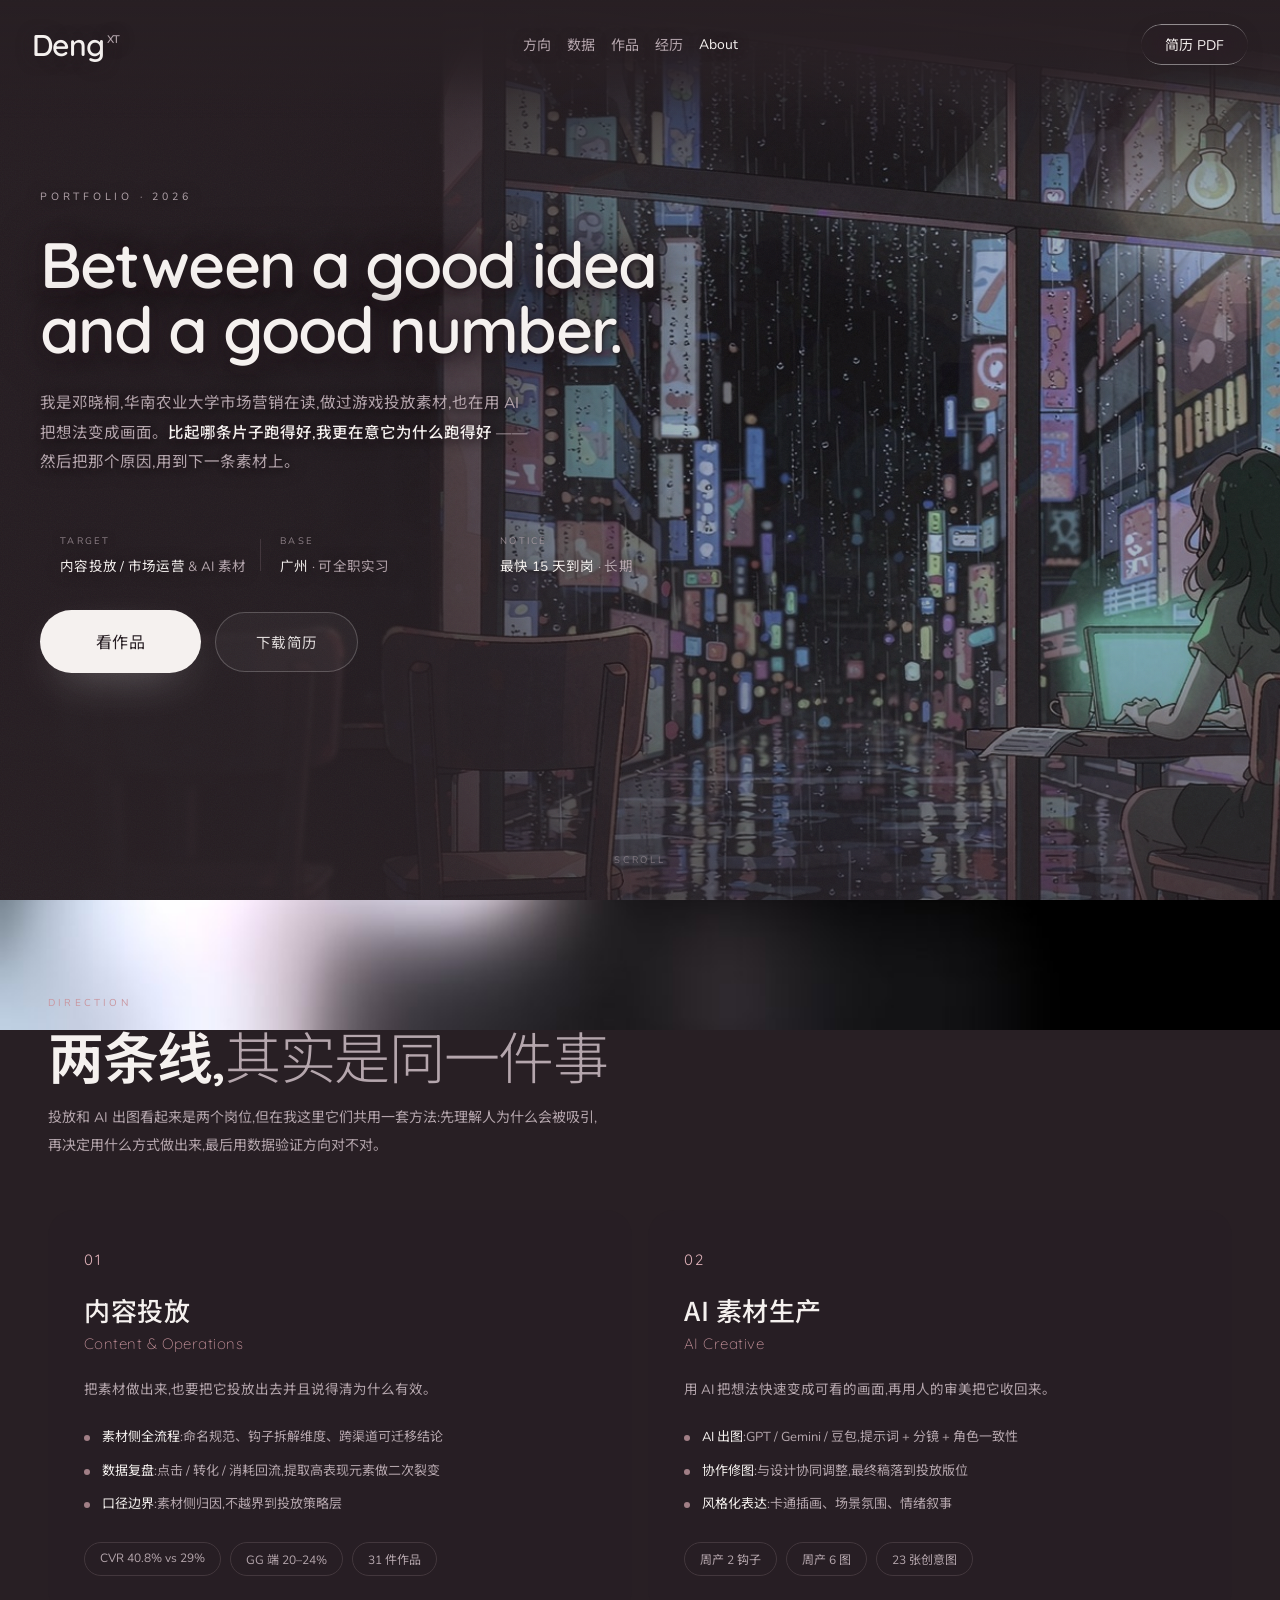
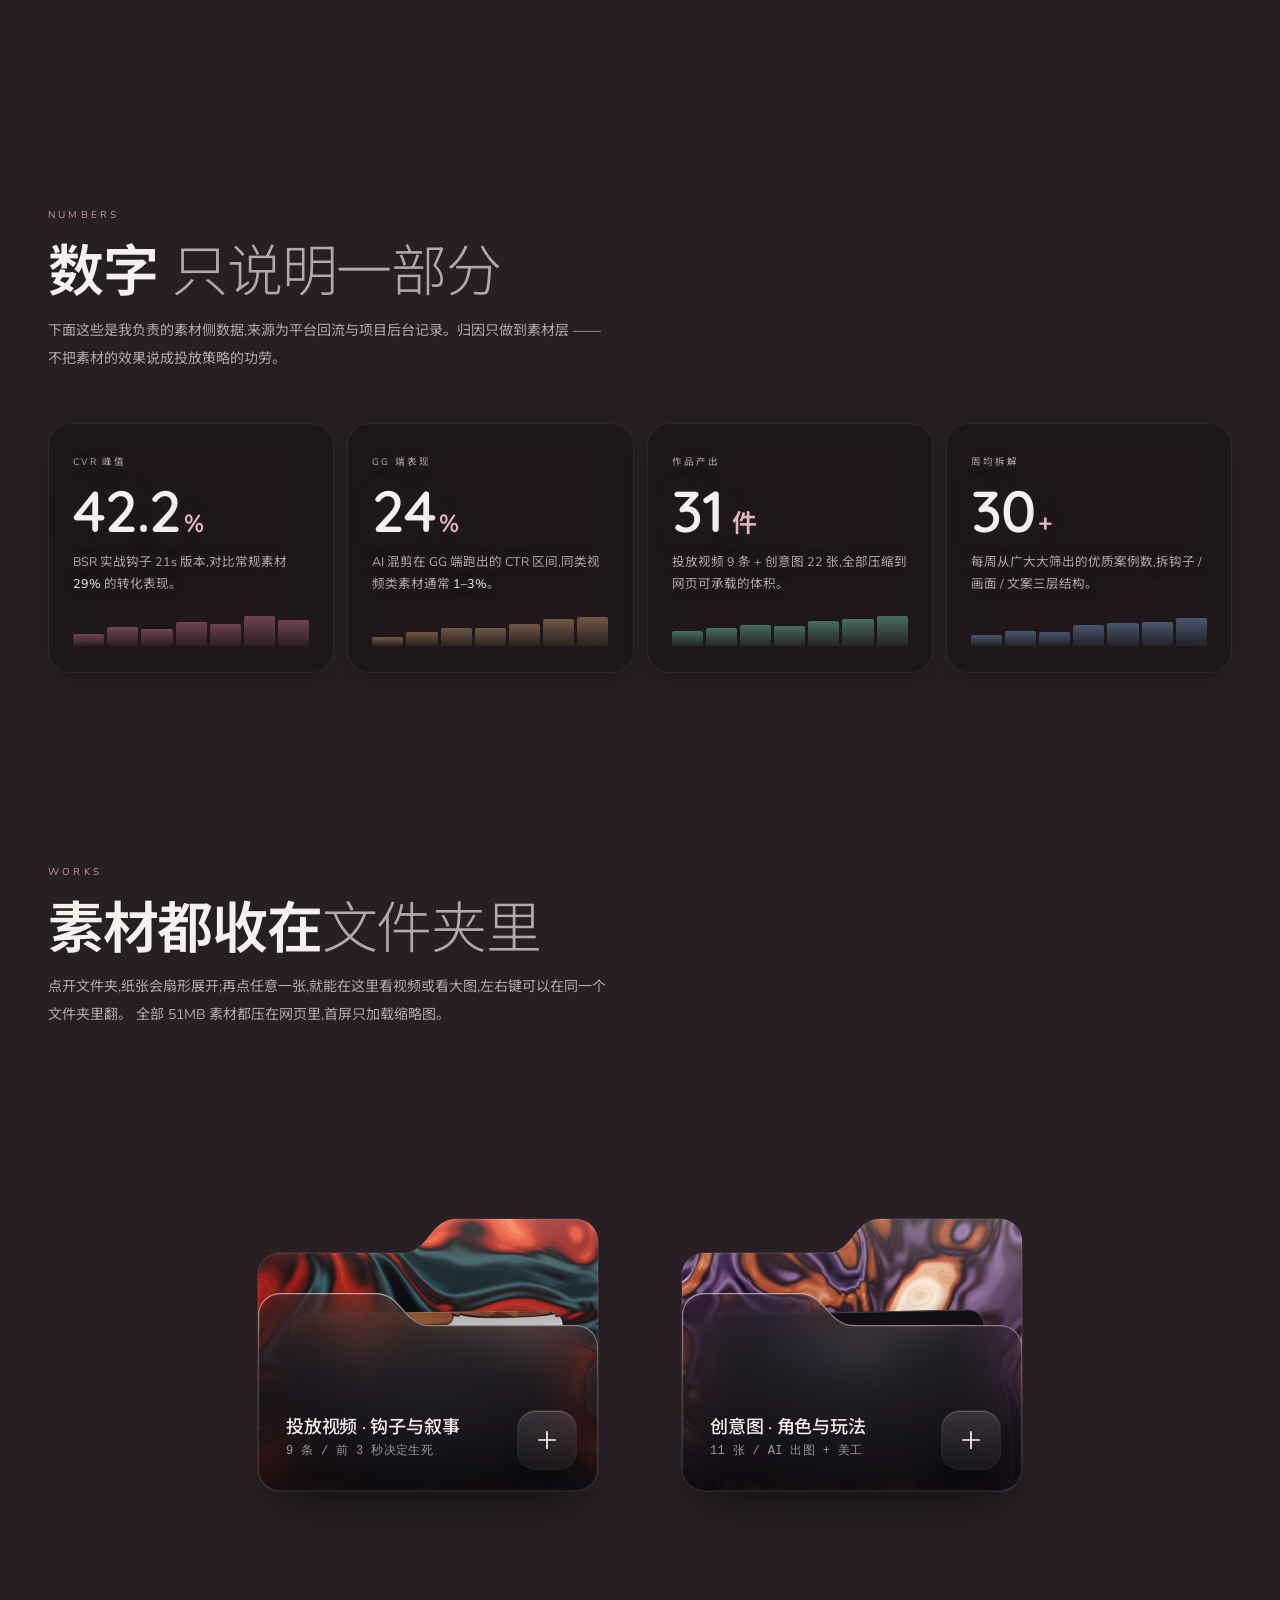
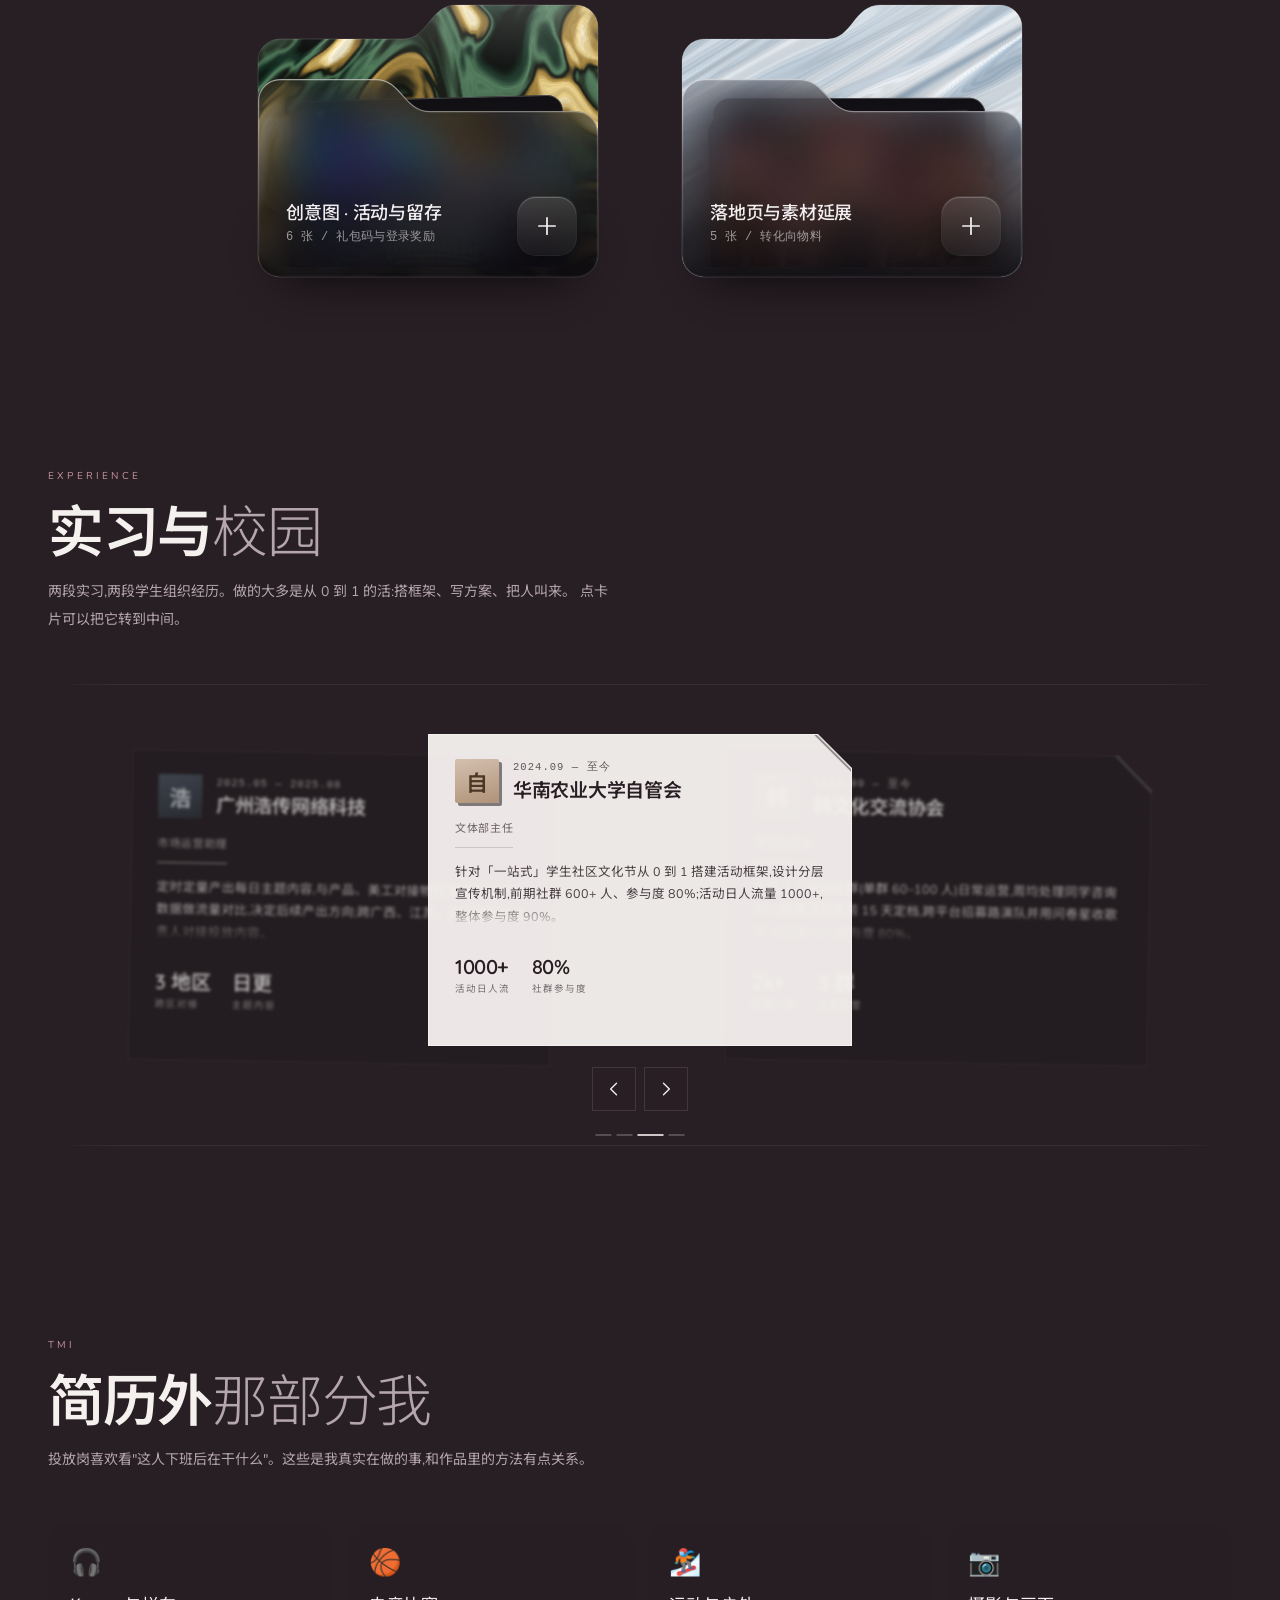
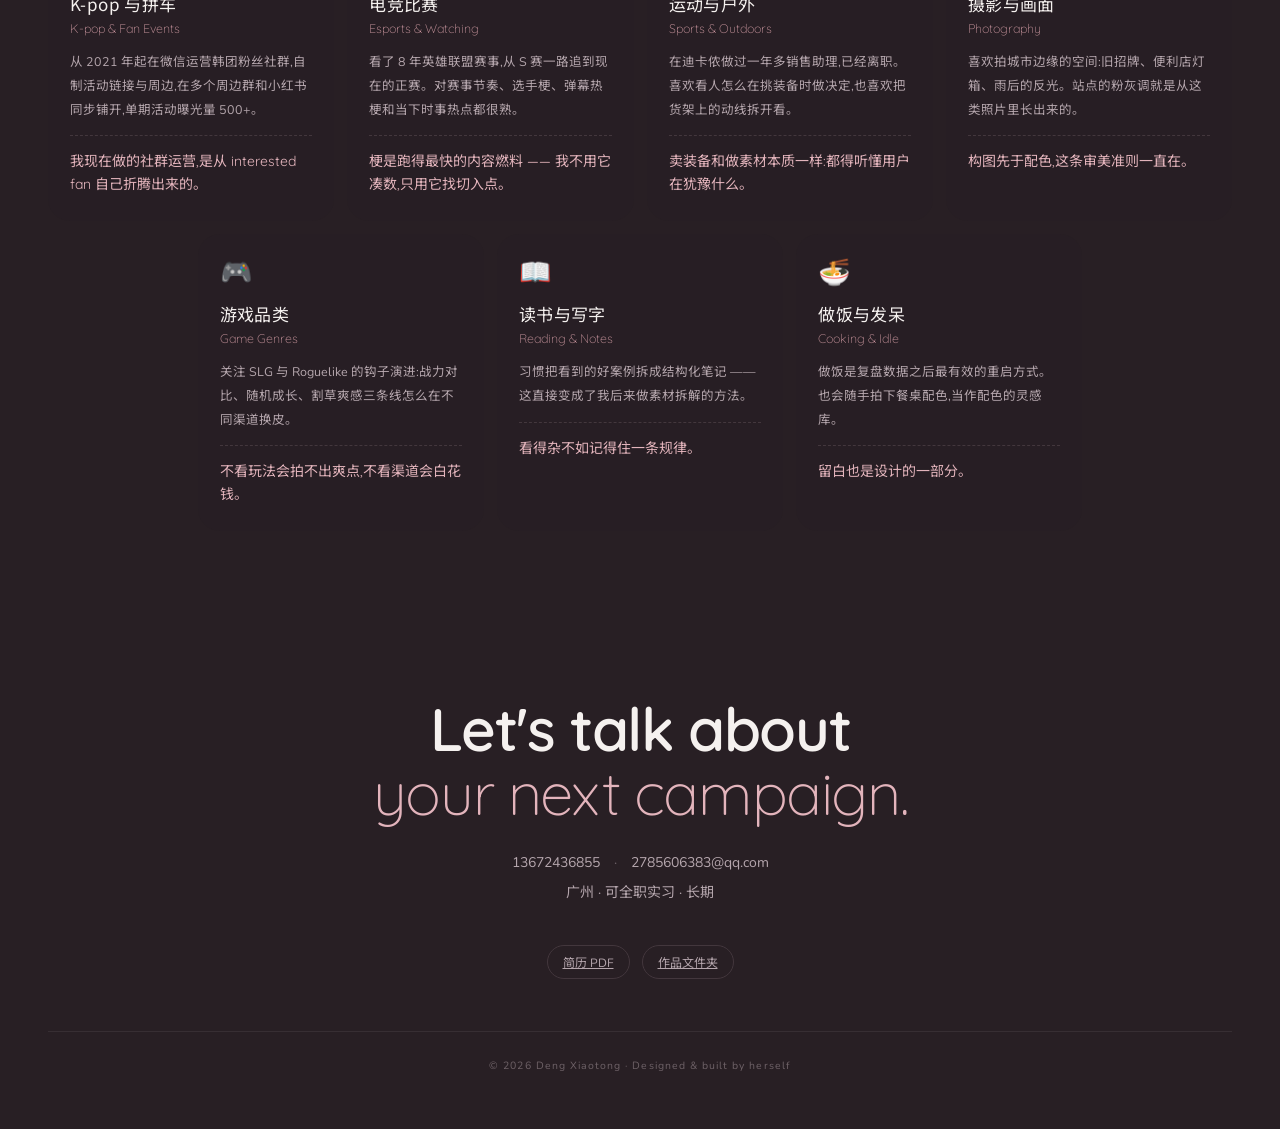
==== commit a50c14e0: "fix: 视频卡顿修复 — GOP 关键帧从 1 个提到 9~39 个,码率降至 800k,体积 29MB→23MB;弹窗加缓冲提示与失败兜底" ====
--- a/index.html
+++ b/index.html
@@ -492,9 +492,21 @@
 /* 舞台:16/9 是视频的天然比例,图片用 contain 兜住竖图和方图 */
 .pb-stage{width:100%;aspect-ratio:16/9;border-radius:18px;overflow:hidden;
   background:#0b0a0d;border:1px solid var(--line-2);
-  display:grid;place-items:center}
+  position:relative;display:grid;place-items:center}
 .pb-stage video{width:100%;height:100%;object-fit:contain;display:block}
 .pb-stage img{max-width:100%;max-height:100%;object-fit:contain;display:block}
+/* 缓冲提示。绝对定位压在视频上,不占布局 —— 出现/消失不会推动下方文字跳动。 */
+.pb-tip{position:absolute;inset:0;z-index:5;display:grid;place-content:center;
+  justify-items:center;gap:13px;padding:20px;text-align:center;
+  background:rgba(11,10,13,.62);backdrop-filter:blur(3px);
+  font-family:var(--sans);font-size:12.5px;line-height:1.85;color:var(--muted);
+  letter-spacing:.03em}
+.pb-spin{width:26px;height:26px;border-radius:50%;
+  border:2px solid rgba(255,255,255,.16);border-top-color:var(--pink);
+  animation:pbSpin .8s linear infinite}
+@keyframes pbSpin{to{transform:rotate(360deg)}}
+.pb-tip--err{background:rgba(11,10,13,.86)}
+.pb-tip--err .pb-tip-tx{color:var(--fg)}
 .pb-meta{margin-top:14px}
 .pb-meta h4{font-family:var(--zh);font-weight:500;font-size:19px;letter-spacing:.3px}
 .pb-meta p{font-family:var(--sans);font-size:12px;color:var(--muted);margin-top:5px;
@@ -838,9 +850,16 @@
       cur = it.kind==='video' ? document.createElement('video')
                                : document.createElement('img');
       if(it.kind==='video'){
-        cur.src=it.src; cur.poster=it.src.replace(/\.mp4$/,'.webp');
-        cur.controls=true; cur.playsInline=true; cur.preload='metadata';
+        /* preload='auto' + 显式 poster:不写 poster 的话浏览器要等第一帧解码完
+           才显示画面,网络稍慢就是一片黑 —— 用户会以为视频坏了。
+           poster 用同名 webp(几十 KB),首屏立刻有画面。 */
+        cur.poster=it.src.replace(/\.mp4$/,'.webp');
+        cur.controls=true; cur.playsInline=true; cur.preload='auto';
+        cur.setAttribute('playsinline',''); cur.setAttribute('webkit-playsinline','');
+        cur.muted=true;   // 素材本来就无音轨,先静音保证自动播放不被浏览器拦
         cur.autoplay=true;
+        cur.src=it.src;
+        bindVideo(cur, it);
       } else {
         cur.src=it.src; cur.alt=it.name||'';
       }
@@ -850,6 +869,41 @@
     idx.textContent=(at+1)+' / '+list.length;
     [...strip.children].forEach((c,j)=>c.setAttribute('aria-current', String(j===at)));
     close.focus();
+  }
+
+  /* 加载状态提示。
+     之前裸着一个黑框等网络,用户完全不知道是在加载还是坏了 —— 这是"打不开"
+     的主观来源。给出百分比 + 失败兜底,至少让人知道发生了什么。 */
+  function bindVideo(v, it){
+    const tip=document.createElement('div');
+    tip.className='pb-tip';
+    tip.innerHTML='<span class="pb-spin"></span><span class="pb-tip-tx">缓冲中</span>';
+    stage.appendChild(tip);
+
+    const kill=()=>{ if(tip.parentNode) tip.remove(); };
+    const onMeta=()=>{
+      // 拿到时长就能算出每段耗时,给一个具体数字比"缓冲中"有信息量
+      const d=v.duration||0, k=Math.max(1,v.buffered.length?v.buffered.end(v.buffered.length-1):0);
+      tip.querySelector('.pb-tip-tx').textContent =
+        d? '缓冲 '+(k/d*100).toFixed(0)+'%' : '缓冲中';
+    };
+    v.addEventListener('progress', onMeta);
+    v.addEventListener('loadedmetadata', onMeta);
+    v.addEventListener('canplay', kill);
+    v.addEventListener('playing', kill);
+    v.addEventListener('error', ()=>{
+      tip.classList.add('pb-tip--err');
+      tip.innerHTML='<span class="pb-tip-tx">这条素材加载失败,可能是网络太慢。<br>'+
+                    '可以先看缩略图,或者稍后重试。</span>';
+    });
+    // 卡住不动也要给个说法:8 秒还没起播就提示
+    const guard=setTimeout(()=>{
+      if(!v.paused === false && v.readyState<3 && !tip.classList.contains('pb-tip--err')){
+        tip.querySelector('.pb-tip-tx').textContent='网络较慢,仍在缓冲…';
+      }
+    }, 8000);
+    ['canplay','playing','error'].forEach(ev=>
+      v.addEventListener(ev, ()=>clearTimeout(guard), {once:true}));
   }
   function open(items,i){
     list=items; lastFocus=document.activeElement;
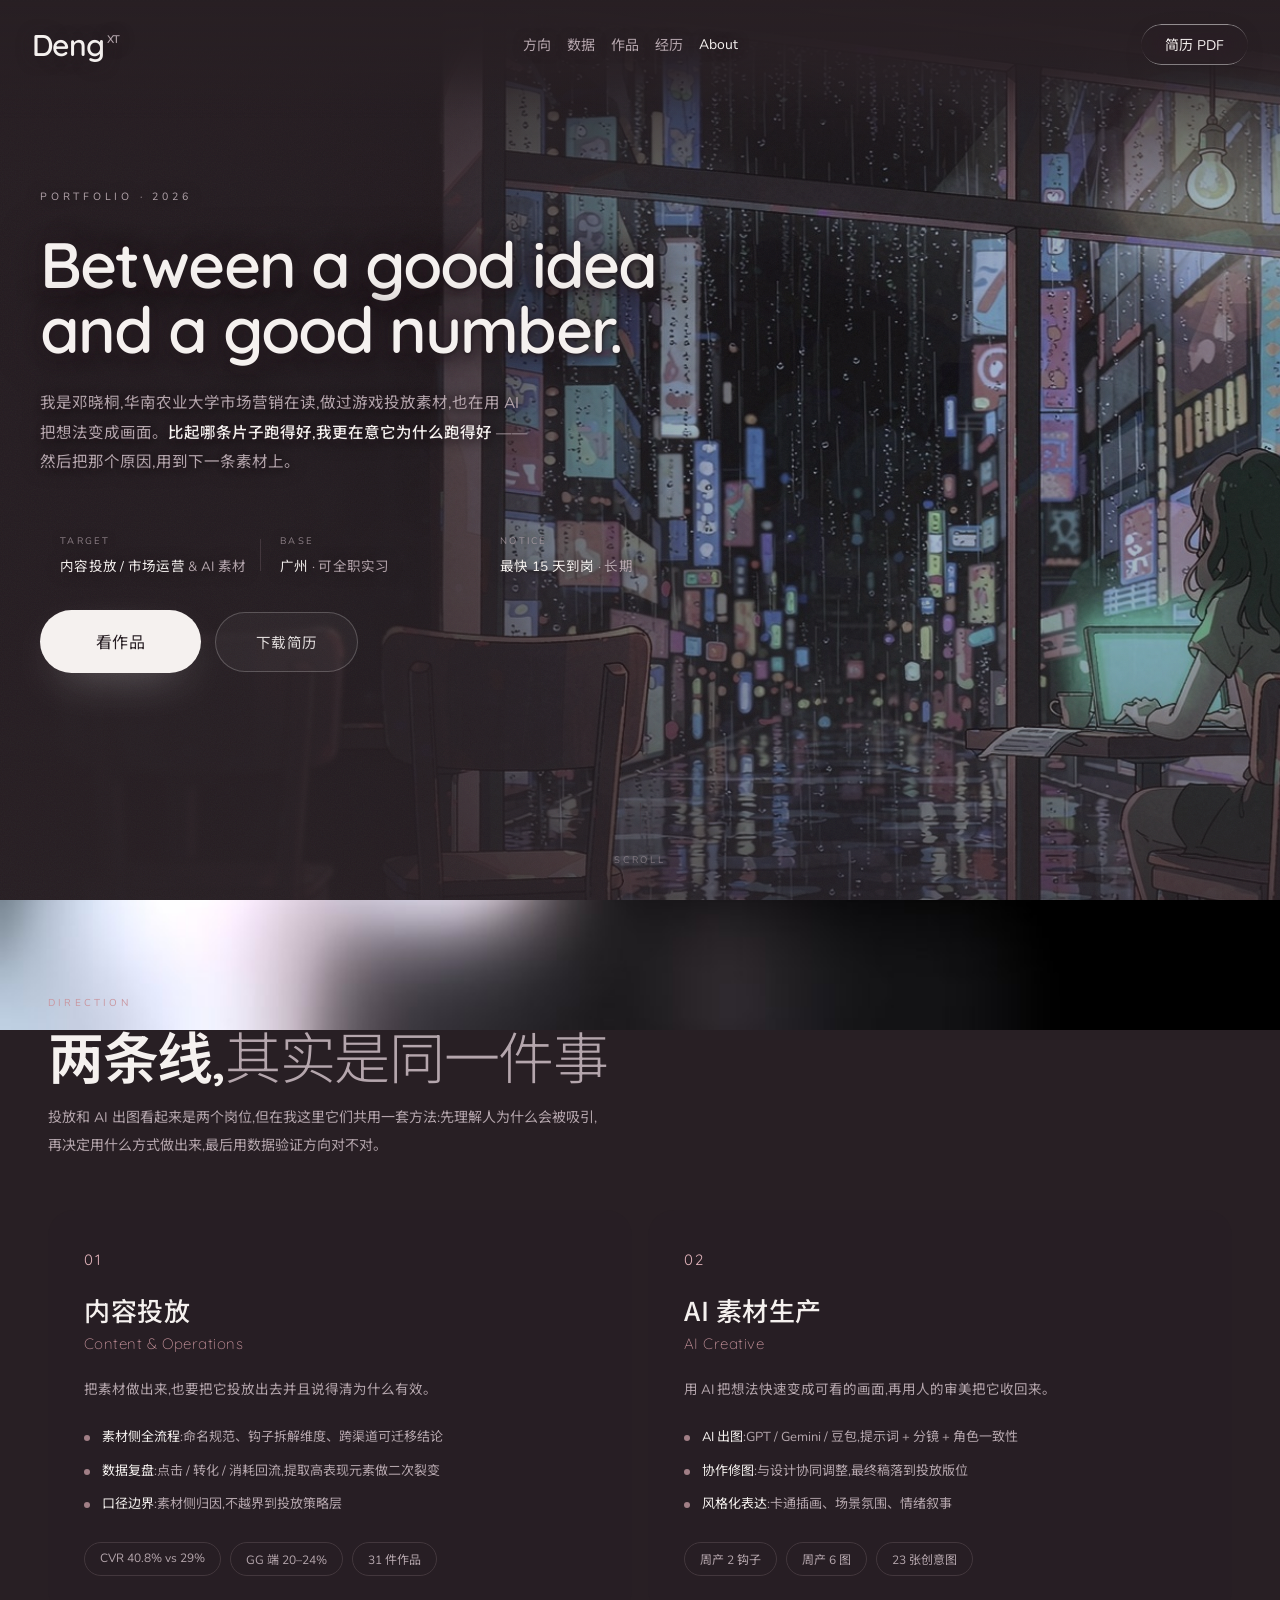
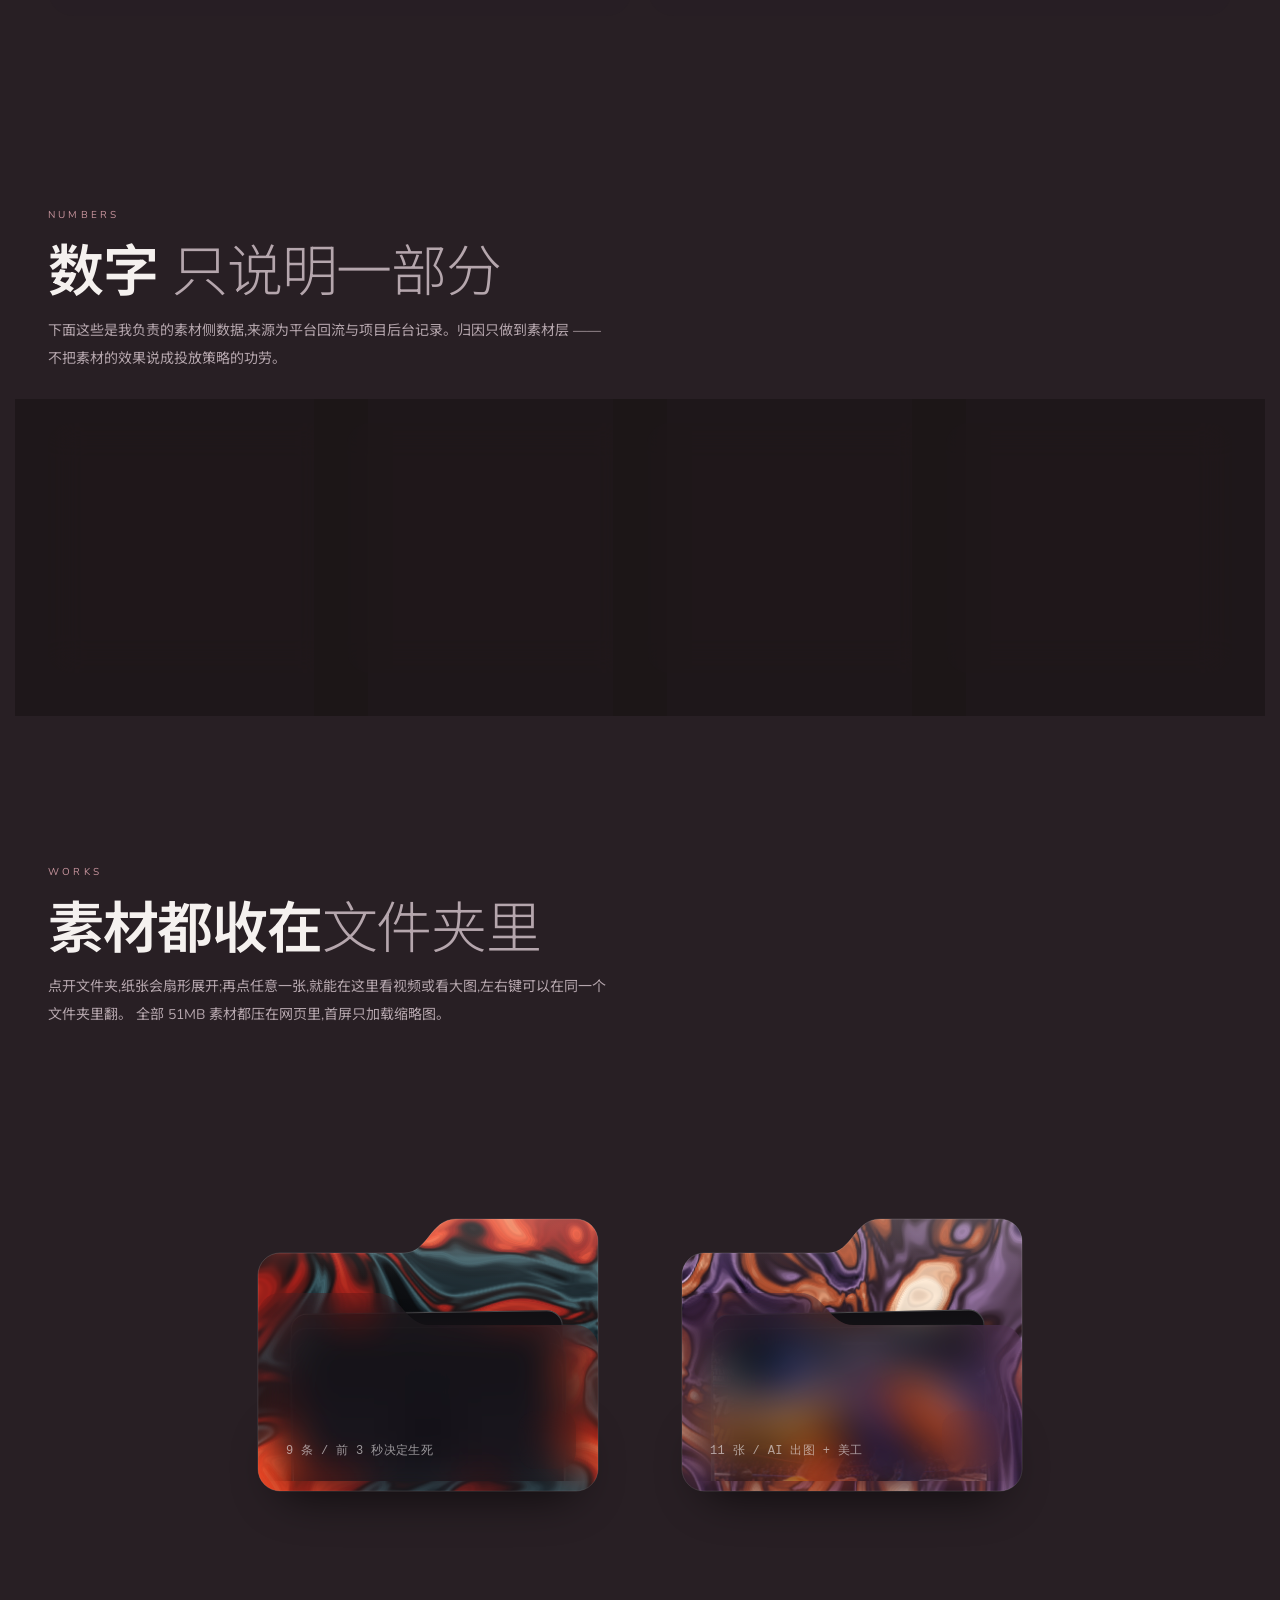
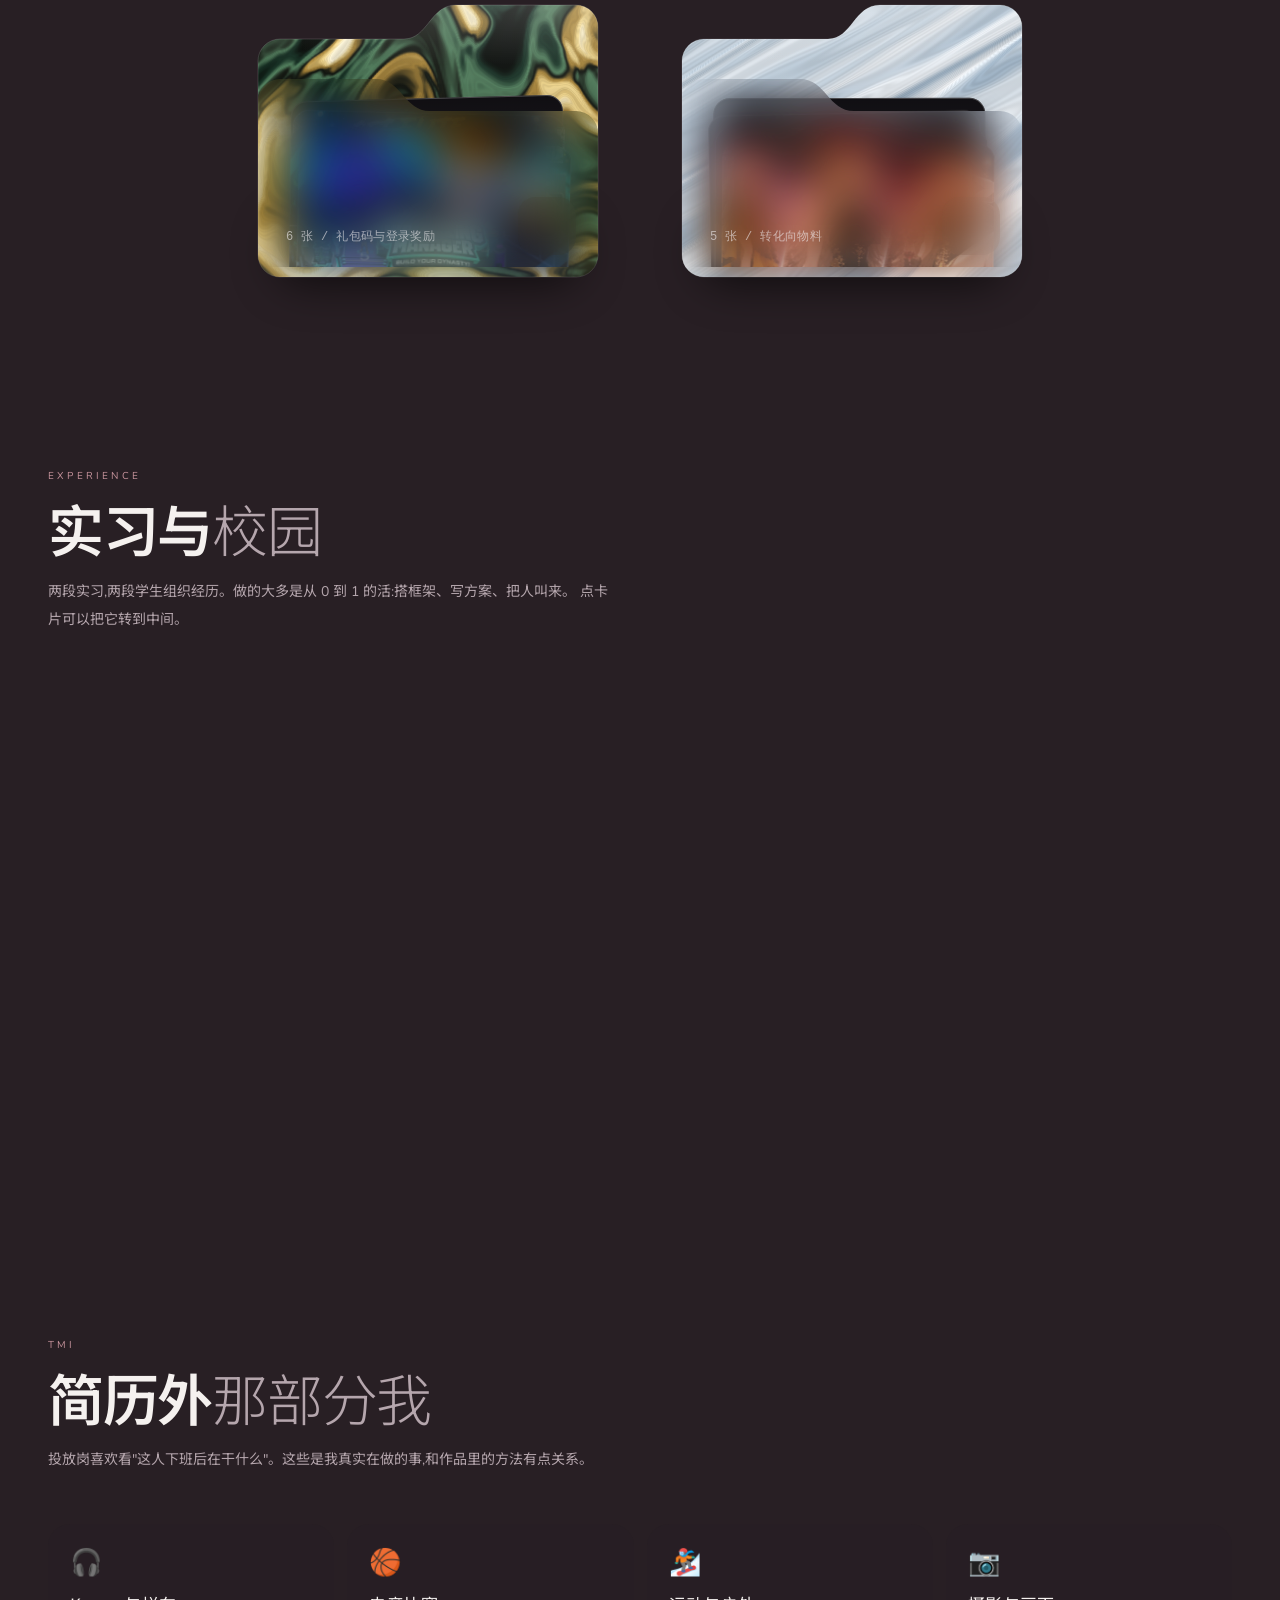
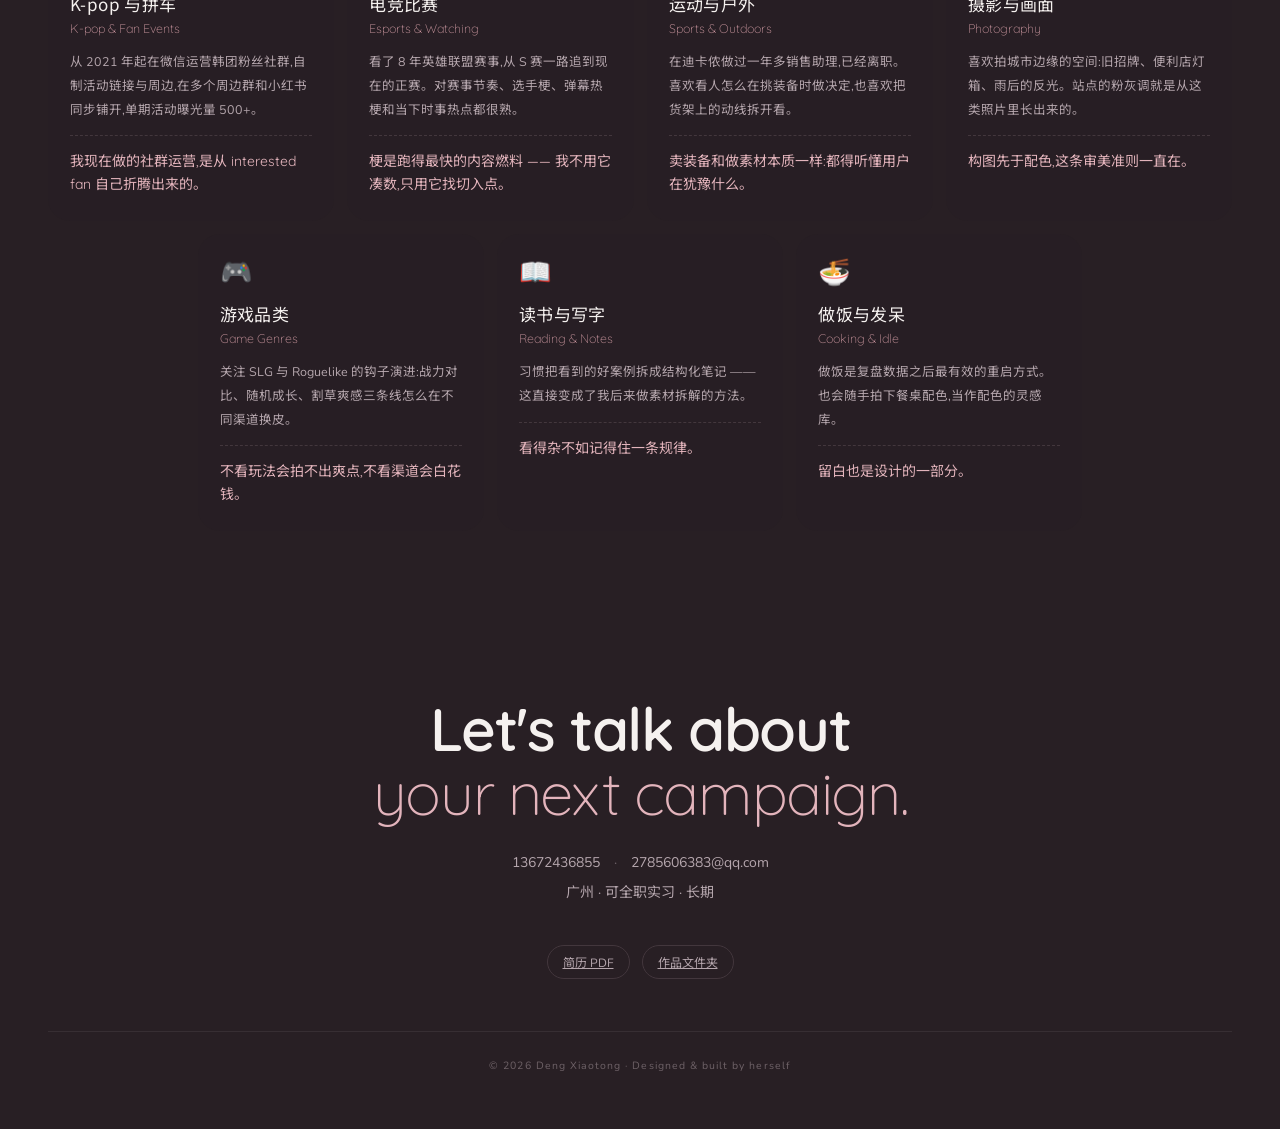
==== commit 5beafaed: "perf: 分段预加载 — 先抓 800KB 文件头喂给 video,弱网下首帧从整段等待降到秒级;fetch 失败自动回退直连" ====
--- a/index.html
+++ b/index.html
@@ -858,8 +858,11 @@
         cur.setAttribute('playsinline',''); cur.setAttribute('webkit-playsinline','');
         cur.muted=true;   // 素材本来就无音轨,先静音保证自动播放不被浏览器拦
         cur.autoplay=true;
-        cur.src=it.src;
-        bindVideo(cur, it);
+        /* 关键:src 走 blob,先把前 1.6MB 抓下来再喂给 <video>。
+           慢网下整段下完才起播等于"打不开";先喂头部(含 moov + 前几秒画面),
+           播放期间浏览器在后台续下其余部分 —— 首帧出现的等待从 30 秒降到 2 秒。
+           fetch 失败则回退到直接 src,不至于什么都播不了。 */
+        loadFirst(cur, it);
       } else {
         cur.src=it.src; cur.alt=it.name||'';
       }
@@ -904,6 +907,45 @@
     }, 8000);
     ['canplay','playing','error'].forEach(ev=>
       v.addEventListener(ev, ()=>clearTimeout(guard), {once:true}));
+  }
+
+  /* 分段预加载:只抓文件头部就交给 <video>,让它先播起来。
+     —— mp4 的 moov(索引表)已经在文件头,拿到它浏览器就知道时长和关键帧位置,
+        不需要等整个文件到位。前 1.6MB 大约覆盖 8~10 秒画面,足够撑过缓冲。 */
+  const HEAD_BYTES = 800 * 1024;
+  function loadFirst(v, it){
+    const tip=document.createElement('div');
+    tip.className='pb-tip';
+    tip.innerHTML='<span class="pb-spin"></span><span class="pb-tip-tx">加载中</span>';
+    stage.appendChild(tip);
+
+    const fallback=(why)=>{
+      // 网络类失败一律回退到直连 src:宁可慢,也不能什么都播不了
+      if(v.getAttribute('src') && v.getAttribute('src').slice(0,5)==='blob:') return;
+      tip.remove();
+      v.src=it.src; bindVideo(v, it);
+    };
+    if(!window.fetch || !window.Blob){ v.src=it.src; bindVideo(v, it); return; }
+
+    let aborted=false;
+    try{
+      const ctrl=AbortController ? new AbortController() : null;
+      v.addEventListener('error', ()=>aborted=true, {once:true});
+
+      fetch(it.src, {headers:{'Range':'bytes=0-'+(HEAD_BYTES-1)}, signal:ctrl?ctrl.signal:undefined})
+        .then(r=>{
+          if(!r.ok && r.status!==206) throw new Error('HTTP '+r.status);
+          return r.arrayBuffer();
+        })
+        .then(buf=>{
+          if(aborted) return;
+          // 服务端忽略 Range 直接回了整个文件也无所谓 —— 反而更快
+          tip.remove();
+          v.src=URL.createObjectURL(new Blob([buf], {type:'video/mp4'}));
+          bindVideo(v, it);
+        })
+        .catch(()=>{ if(!aborted) fallback(); });
+    }catch(e){ fallback(); }
   }
   function open(items,i){
     list=items; lastFocus=document.activeElement;
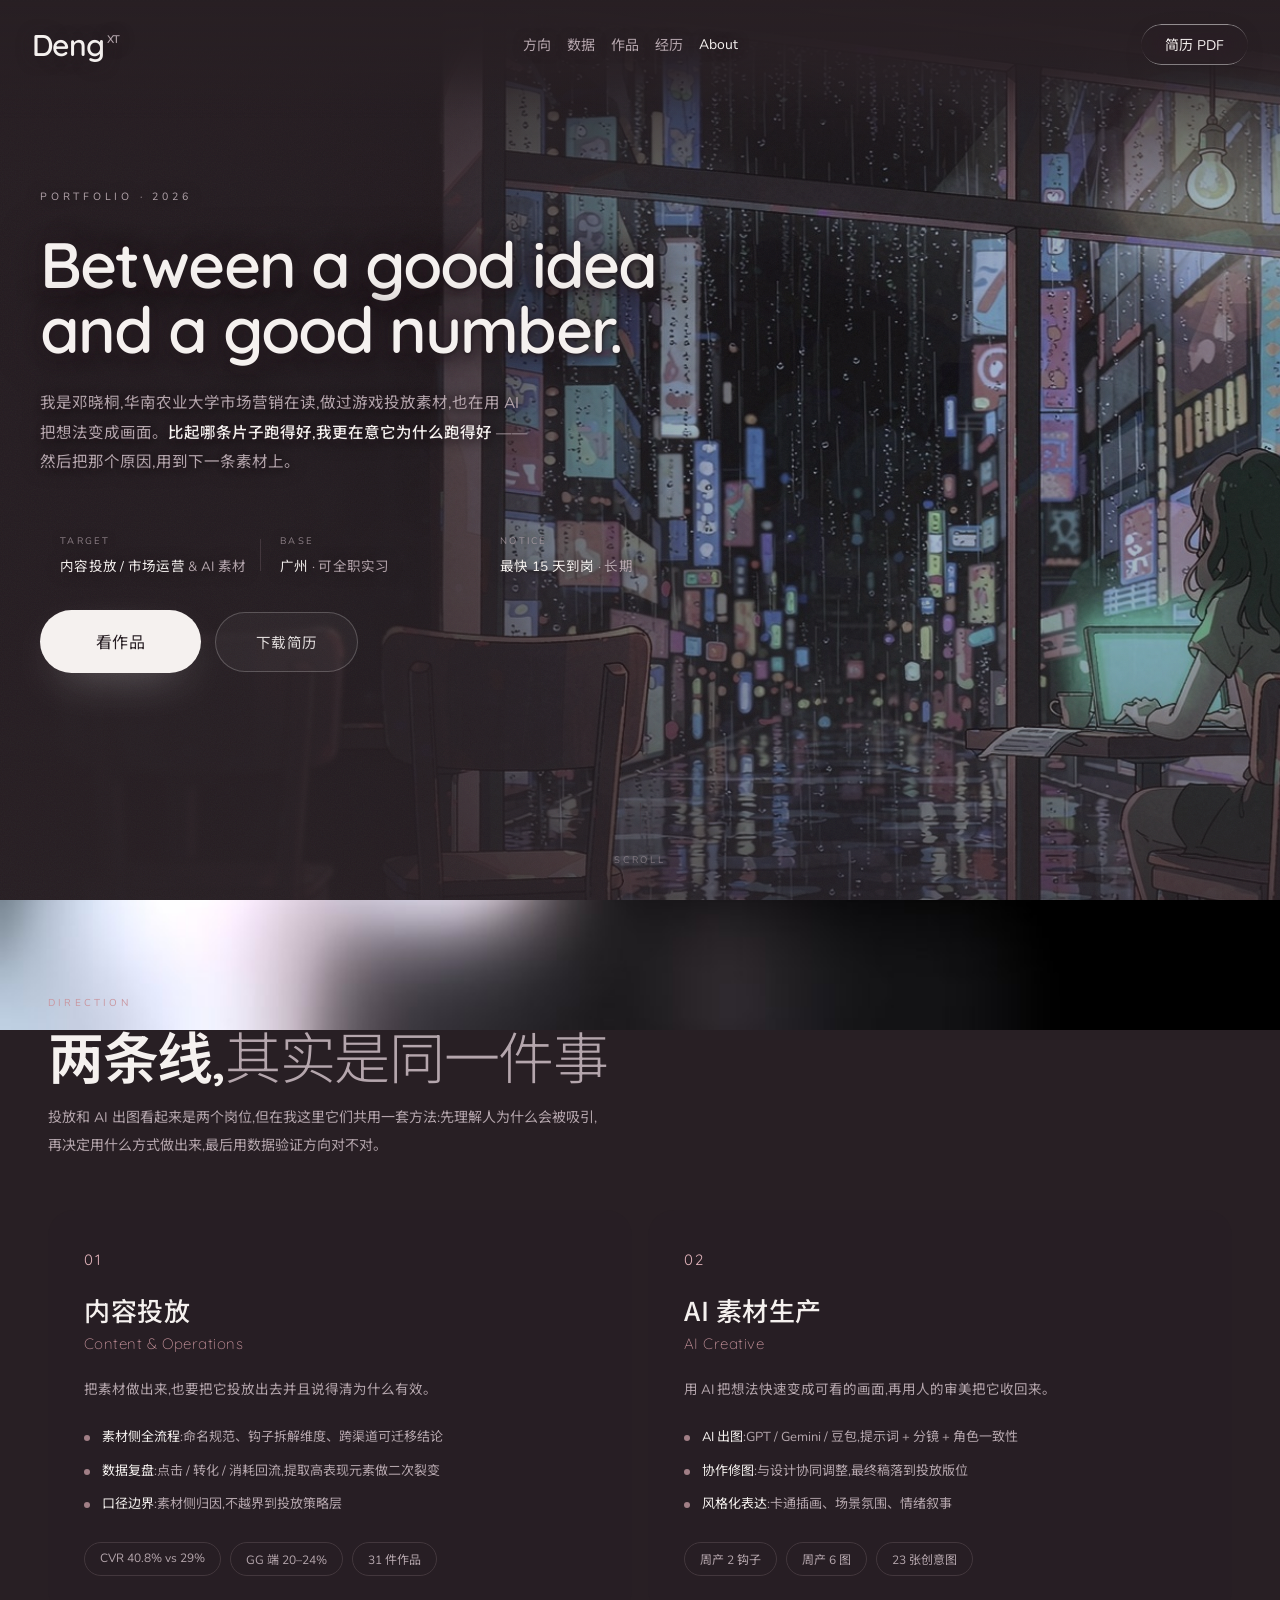
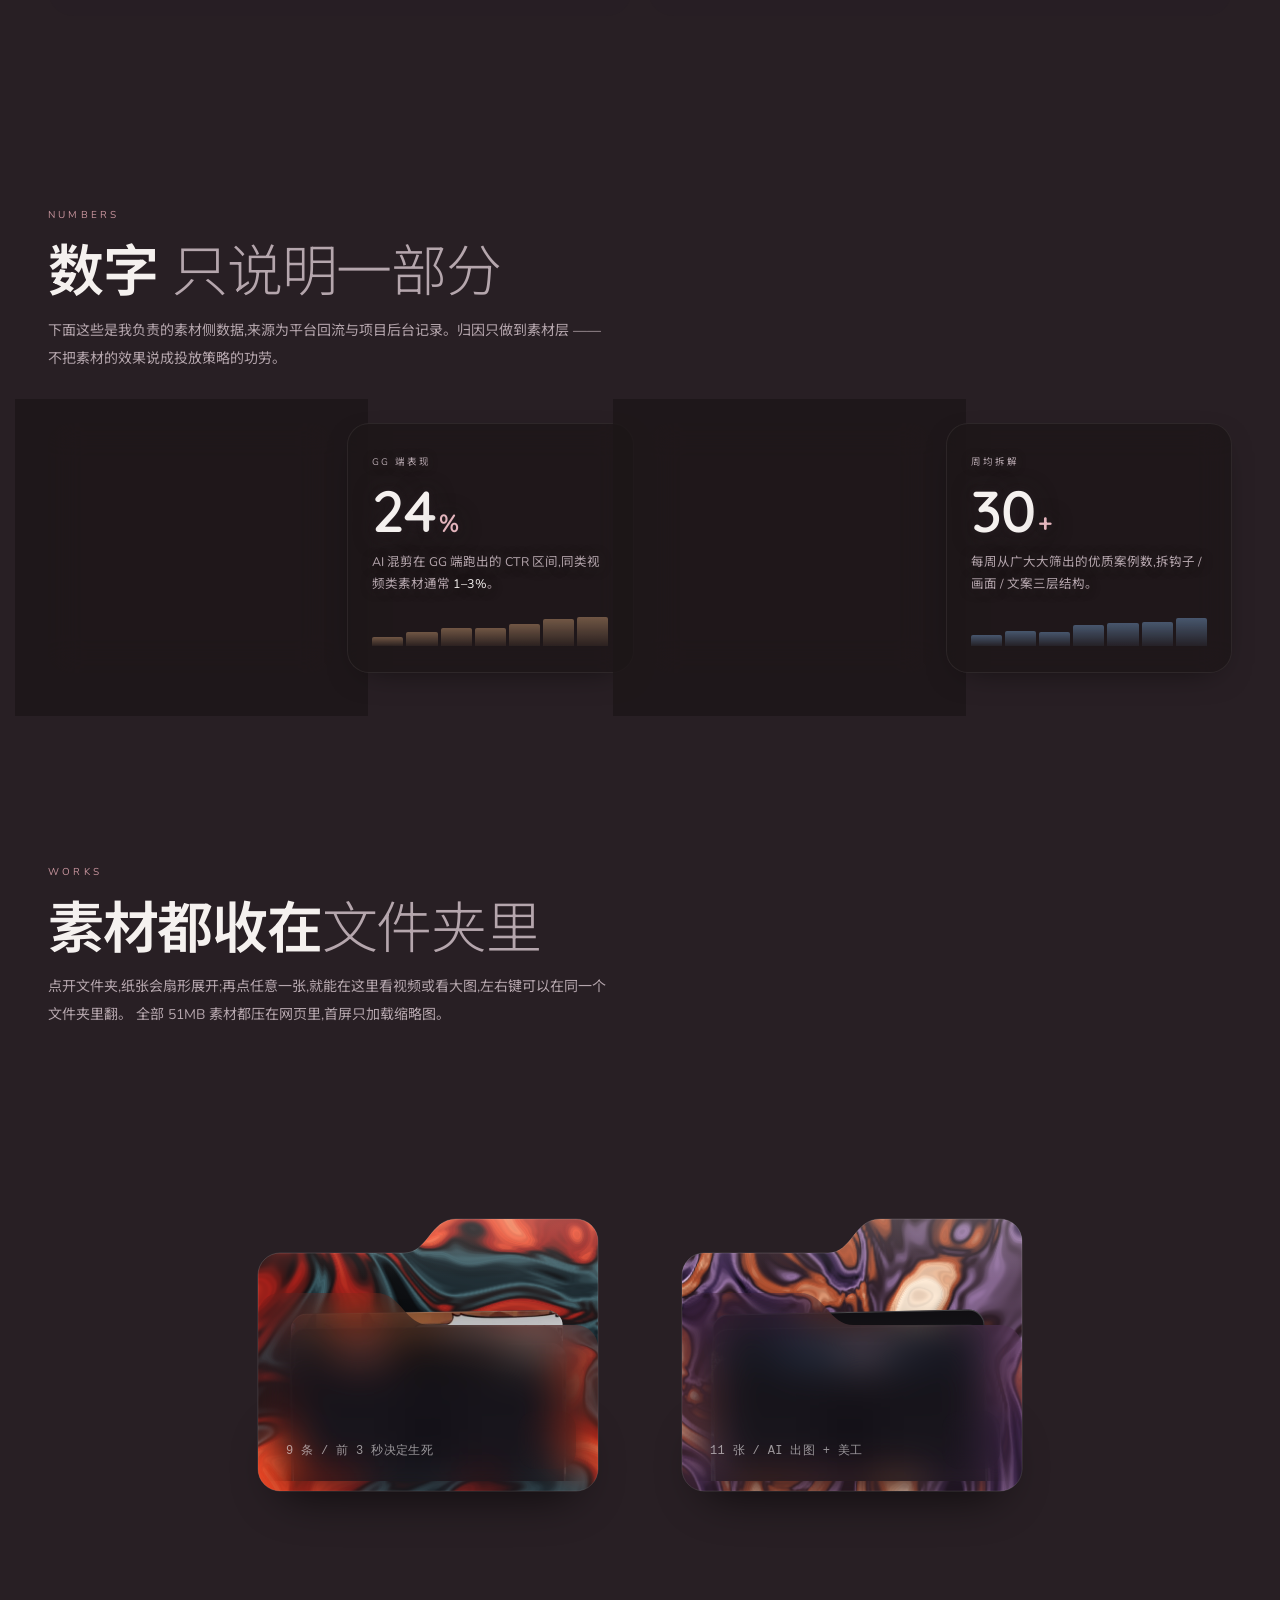
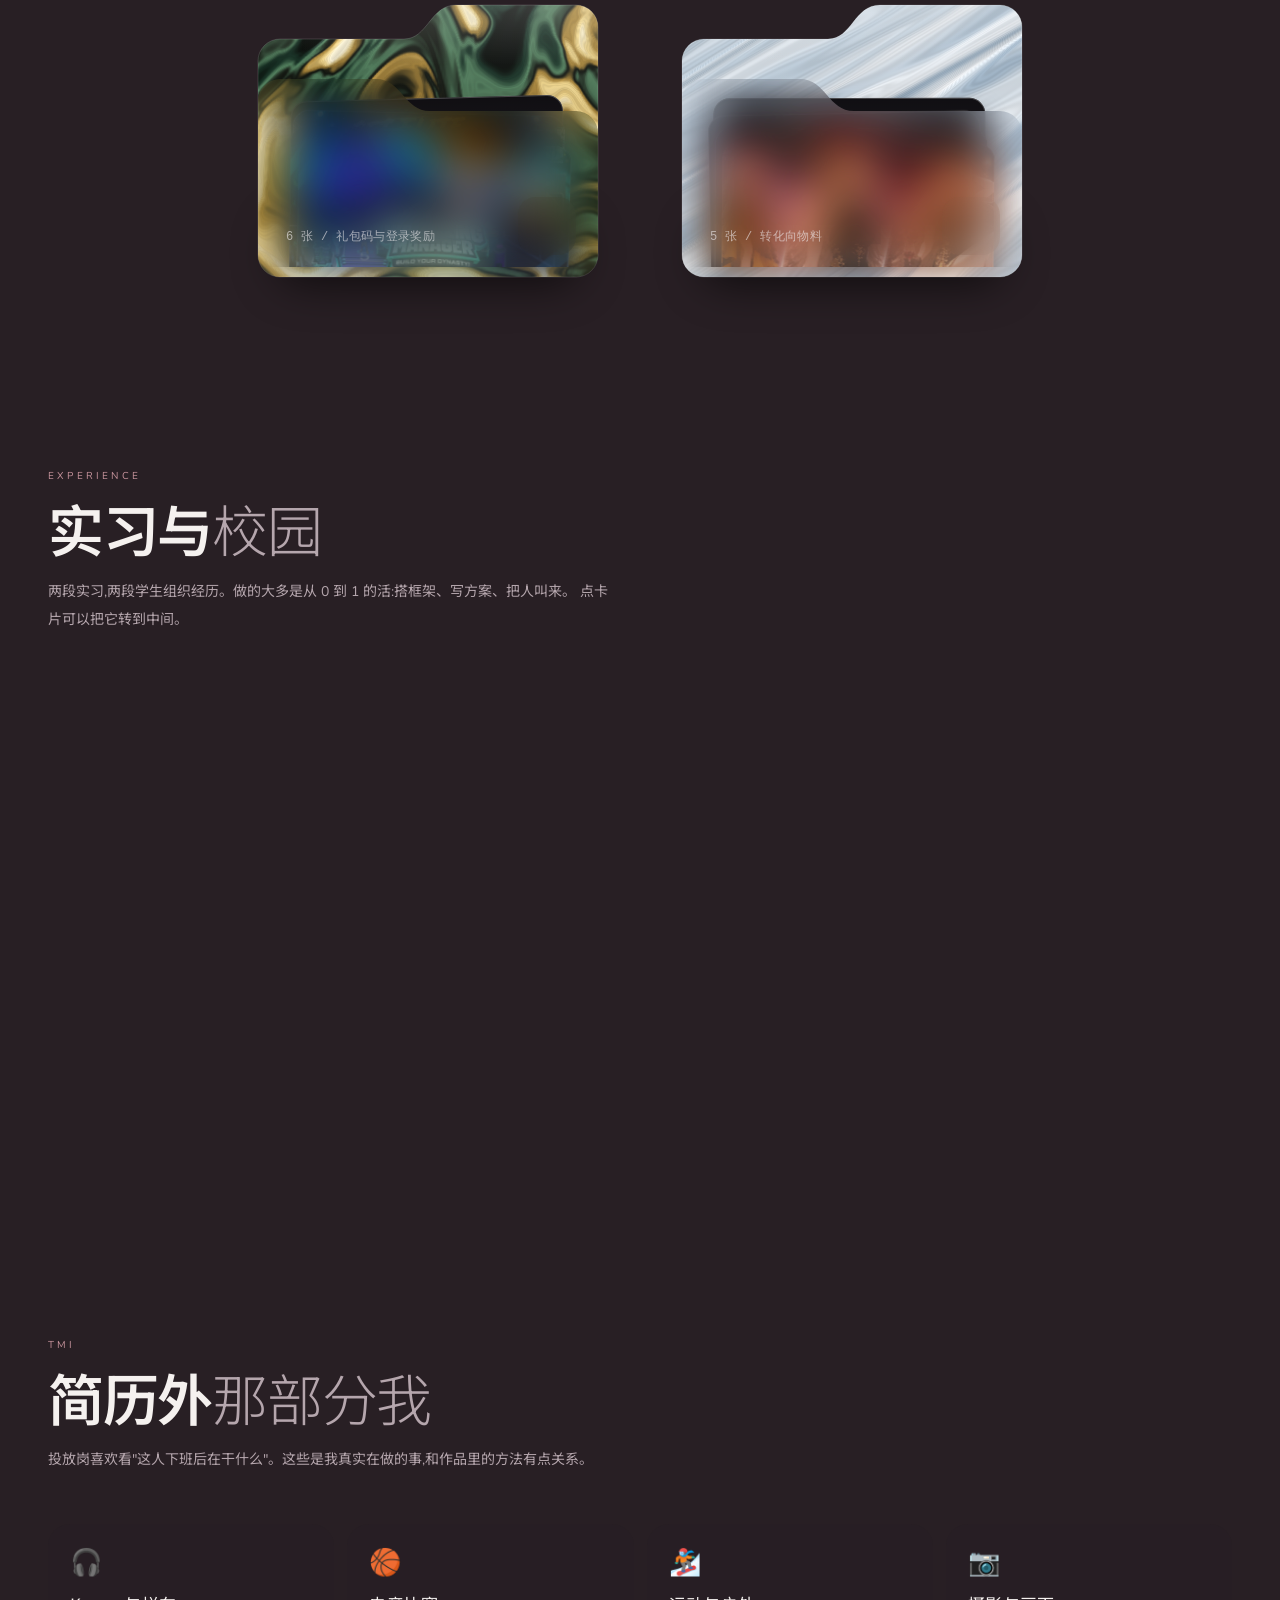
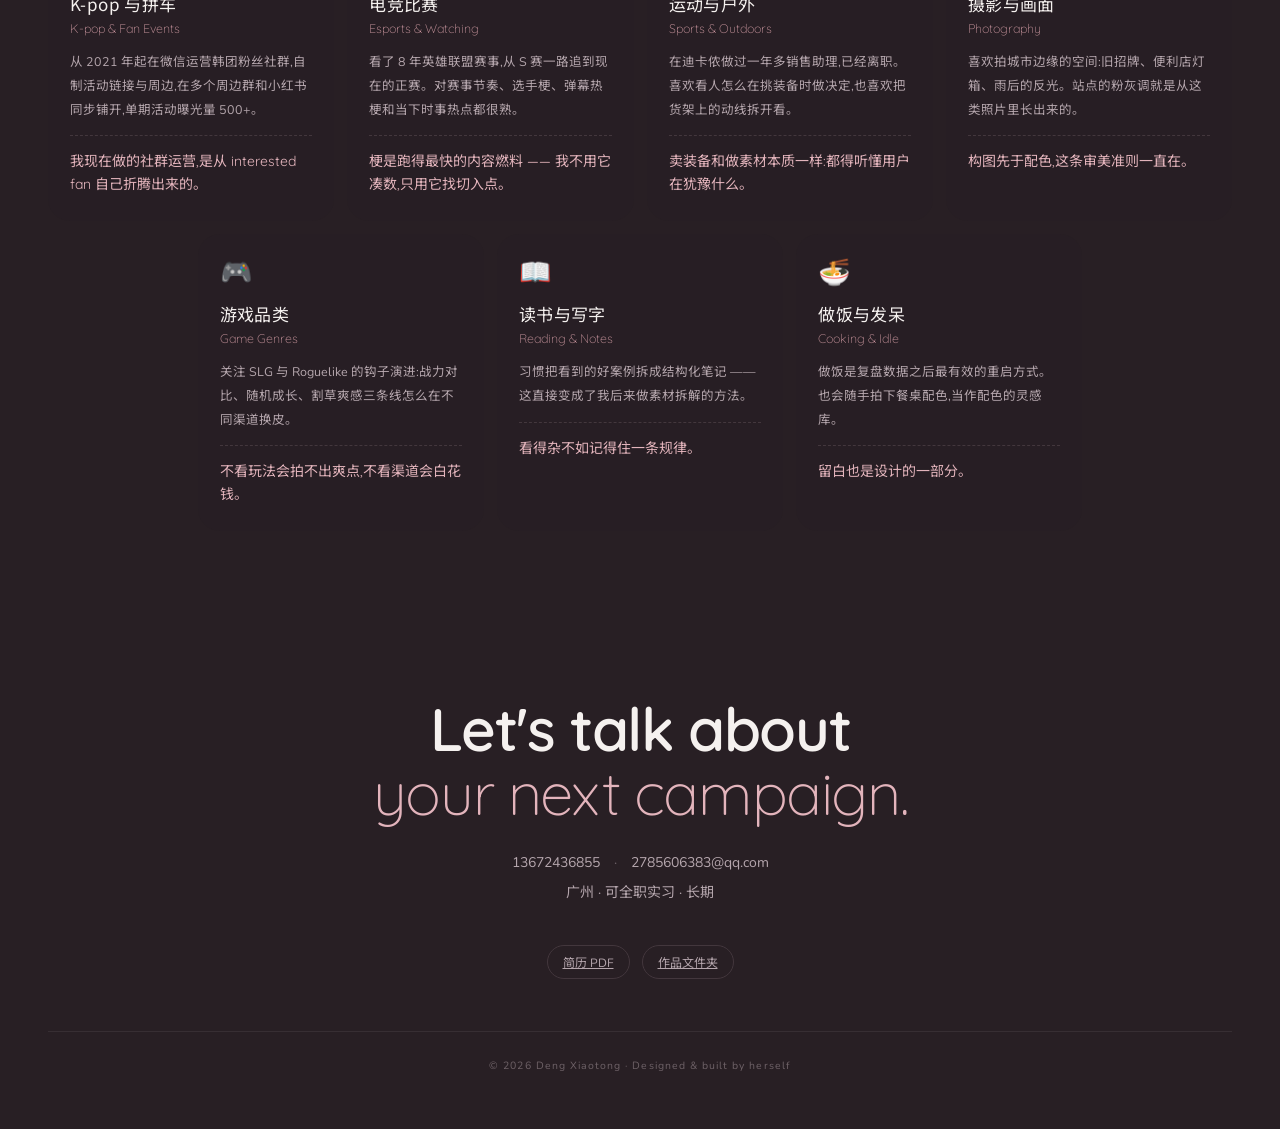
==== commit 39da97b5: "fix: 分段预加载加 3 秒硬超时 — 慢网下 fetch 卡住会让 video 没有 src,表现成点了没反应;超时即回退直连" ====
--- a/index.html
+++ b/index.html
@@ -911,40 +911,48 @@
 
   /* 分段预加载:只抓文件头部就交给 <video>,让它先播起来。
      —— mp4 的 moov(索引表)已经在文件头,拿到它浏览器就知道时长和关键帧位置,
-        不需要等整个文件到位。前 1.6MB 大约覆盖 8~10 秒画面,足够撑过缓冲。 */
+        不需要等整个文件到位。前 800KB 大约覆盖 4~5 秒画面,足够撑过起播。
+
+     关键教训:fetch 之前 <video> 是没有 src 的,如果这一步卡住,用户的体验就是
+     "点了没反应"。所以必须设一个硬超时 —— 3 秒内拿不到头就立刻放弃分段、
+     退回直连 src。宁可慢一点,也不能什么都不播。 */
   const HEAD_BYTES = 800 * 1024;
+  const HEAD_TIMEOUT = 3000;
   function loadFirst(v, it){
     const tip=document.createElement('div');
     tip.className='pb-tip';
     tip.innerHTML='<span class="pb-spin"></span><span class="pb-tip-tx">加载中</span>';
     stage.appendChild(tip);
 
-    const fallback=(why)=>{
-      // 网络类失败一律回退到直连 src:宁可慢,也不能什么都播不了
-      if(v.getAttribute('src') && v.getAttribute('src').slice(0,5)==='blob:') return;
+    let settled=false;
+    const fallback=()=>{
+      if(settled) return;
+      settled=true;
+      if(ctrl) clearTimeout(timer);
       tip.remove();
       v.src=it.src; bindVideo(v, it);
     };
-    if(!window.fetch || !window.Blob){ v.src=it.src; bindVideo(v, it); return; }
-
-    let aborted=false;
+    const ctrl = (window.AbortController ? new AbortController() : null);
+    // 先给 video 一个空 blob,让元素进入"有源"状态,海报和控件立刻正常显示
+    let timer=null;
+    if(!window.fetch || !window.Blob){ fallback(); return; }
+
     try{
-      const ctrl=AbortController ? new AbortController() : null;
-      v.addEventListener('error', ()=>aborted=true, {once:true});
-
+      timer=setTimeout(fallback, HEAD_TIMEOUT);
       fetch(it.src, {headers:{'Range':'bytes=0-'+(HEAD_BYTES-1)}, signal:ctrl?ctrl.signal:undefined})
         .then(r=>{
           if(!r.ok && r.status!==206) throw new Error('HTTP '+r.status);
           return r.arrayBuffer();
         })
         .then(buf=>{
-          if(aborted) return;
+          if(settled) return;
+          settled=true; clearTimeout(timer);
           // 服务端忽略 Range 直接回了整个文件也无所谓 —— 反而更快
           tip.remove();
           v.src=URL.createObjectURL(new Blob([buf], {type:'video/mp4'}));
           bindVideo(v, it);
         })
-        .catch(()=>{ if(!aborted) fallback(); });
+        .catch(()=>fallback());
     }catch(e){ fallback(); }
   }
   function open(items,i){
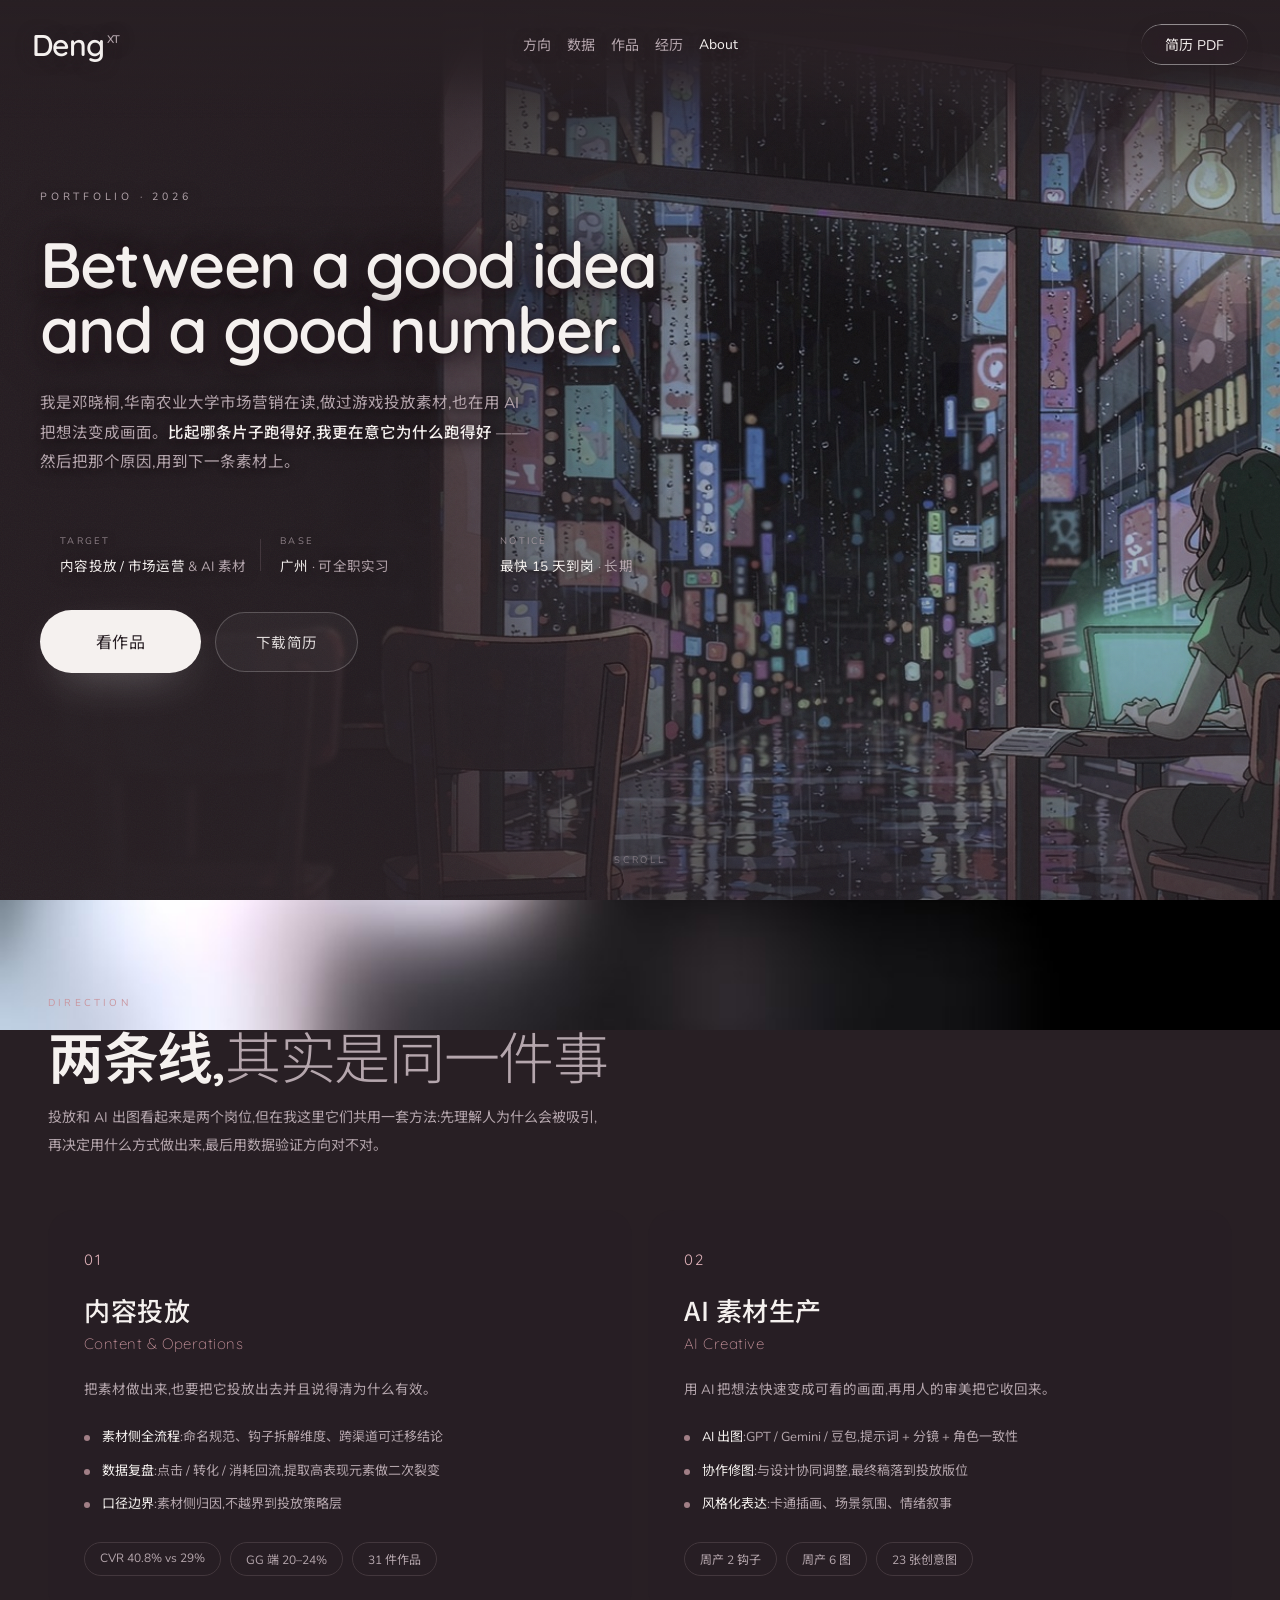
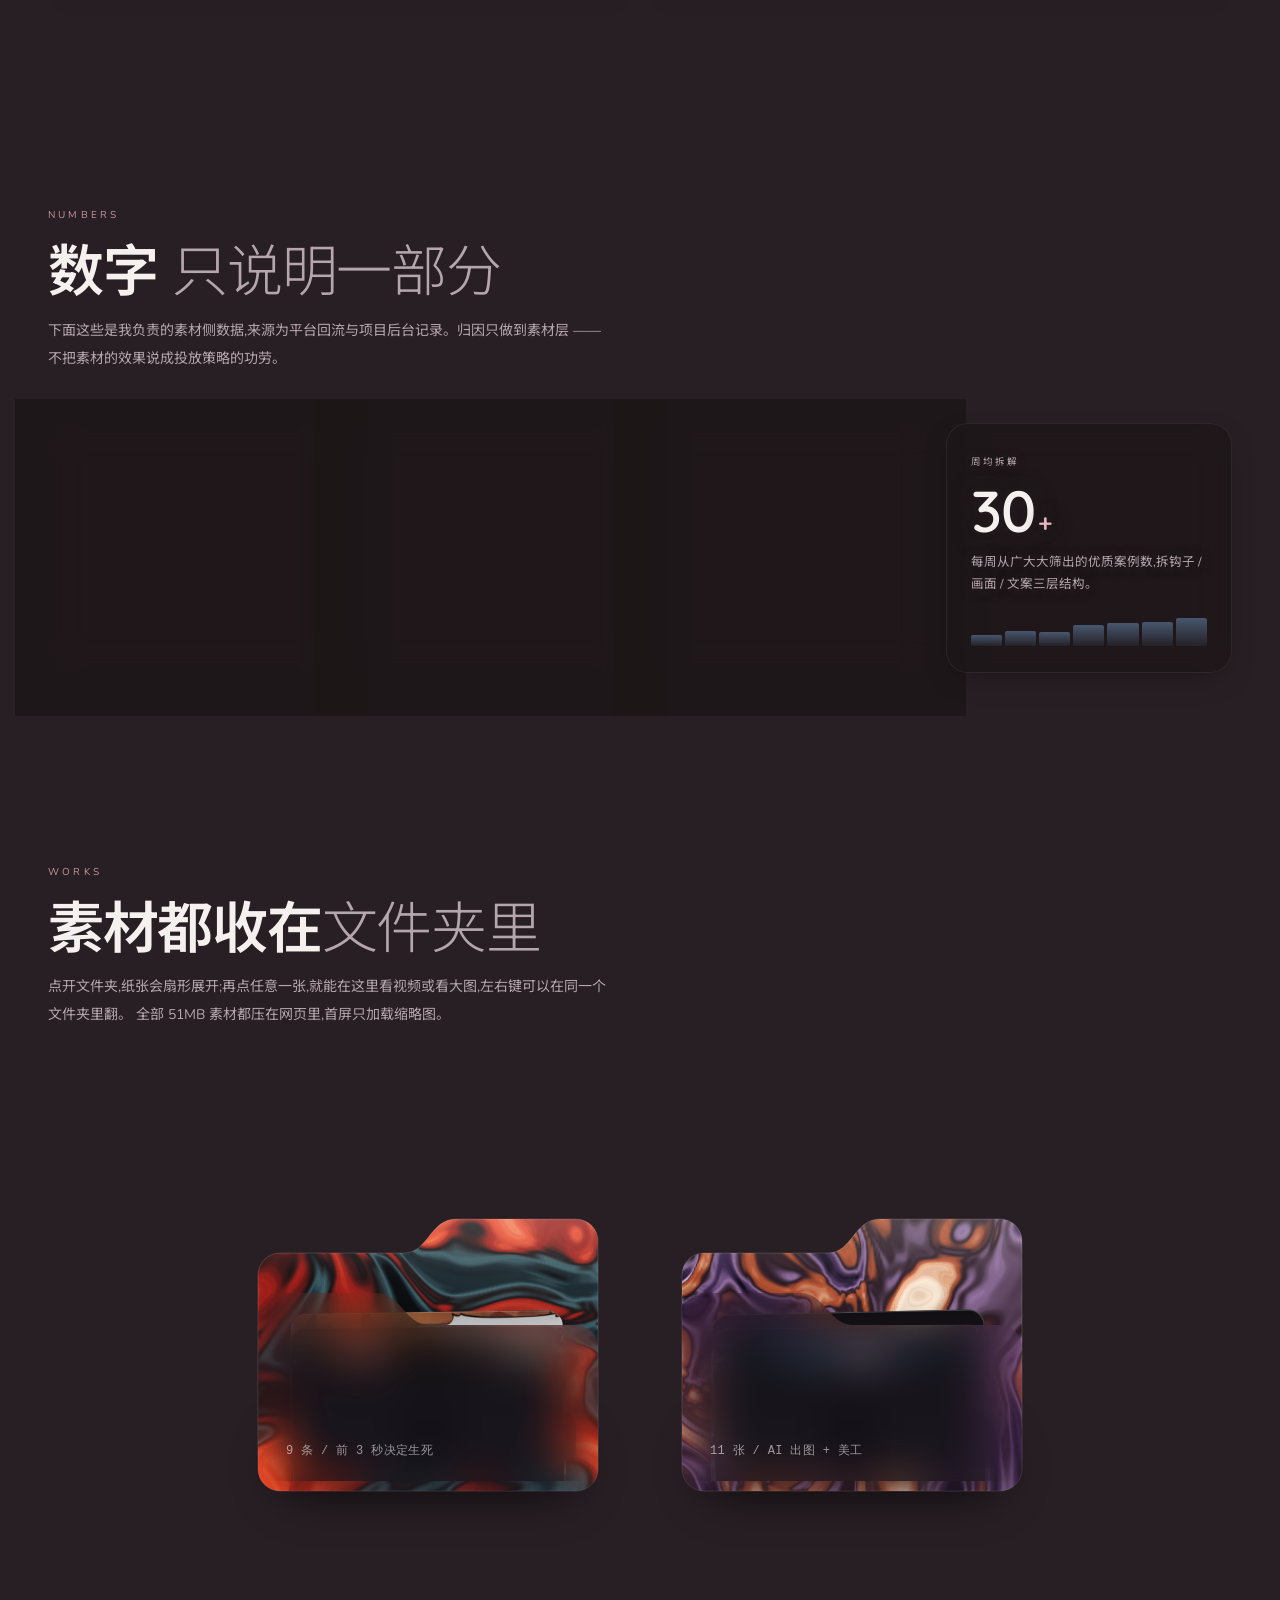
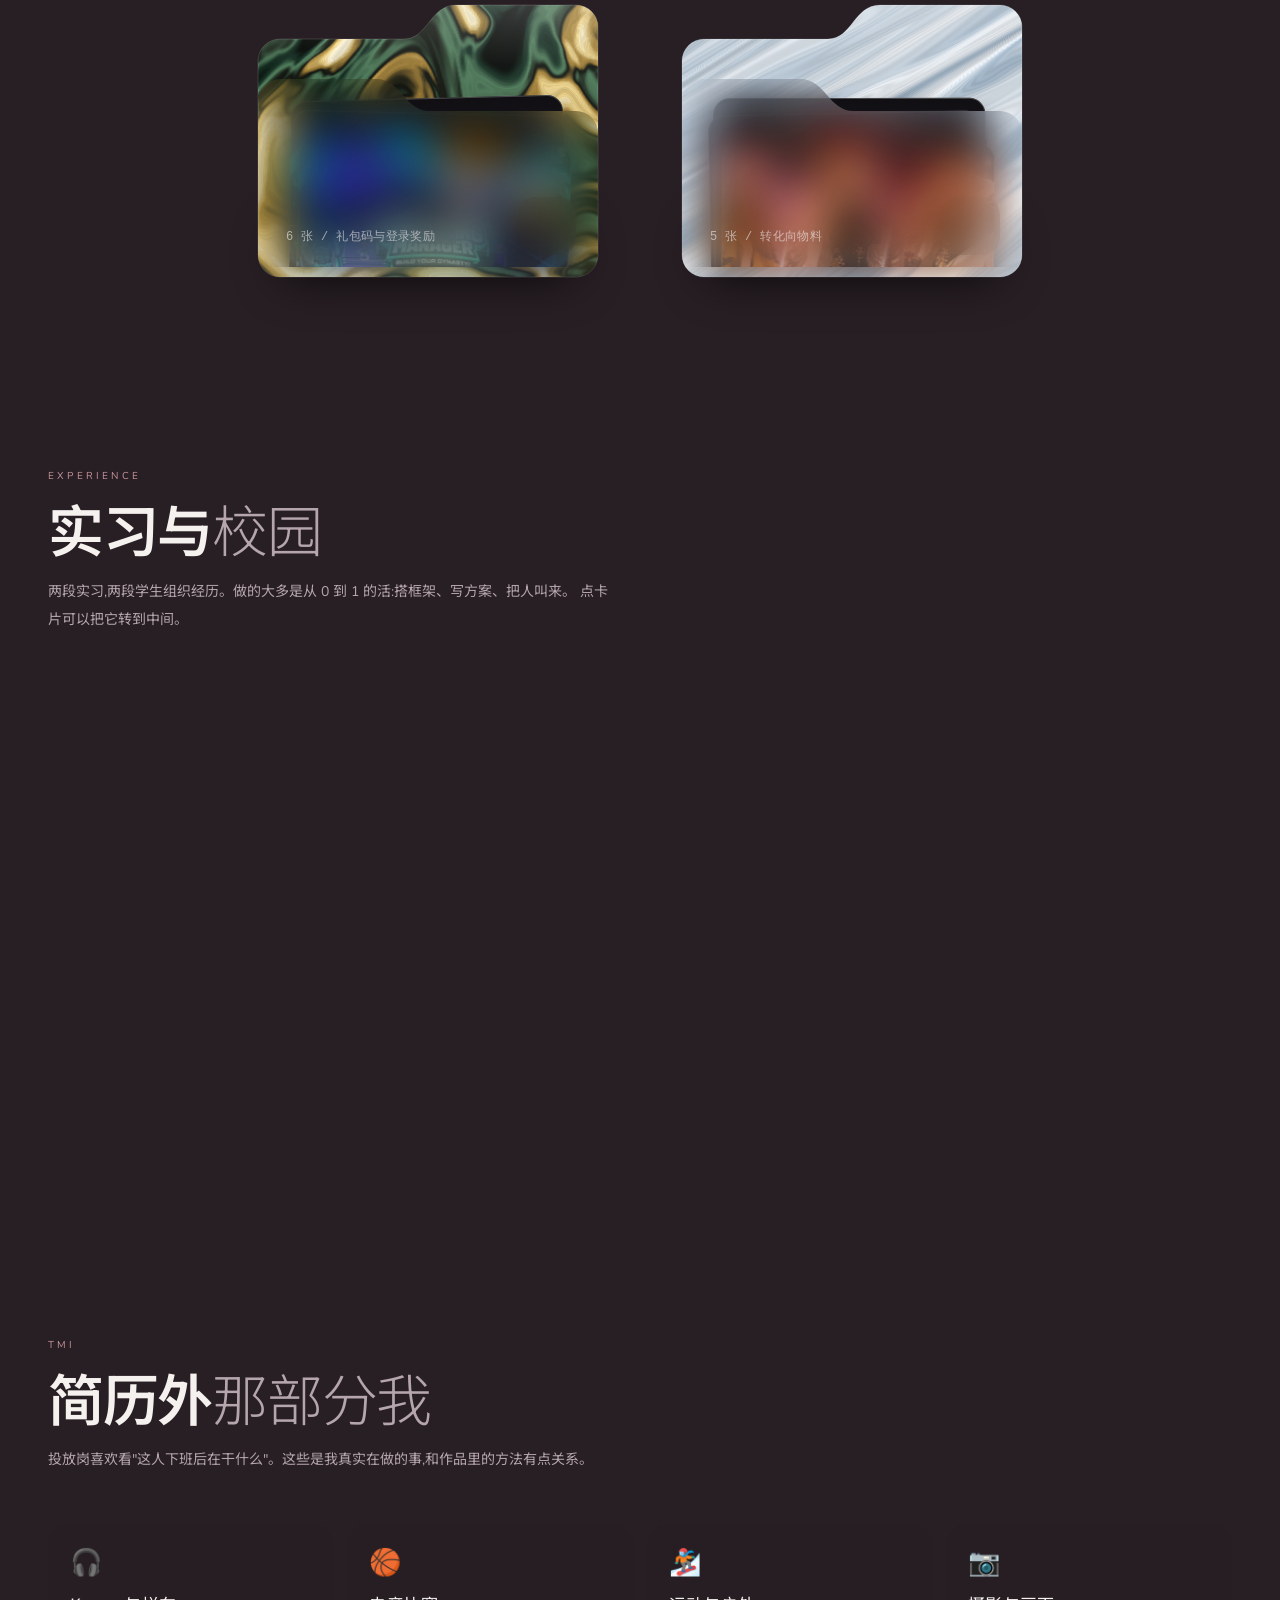
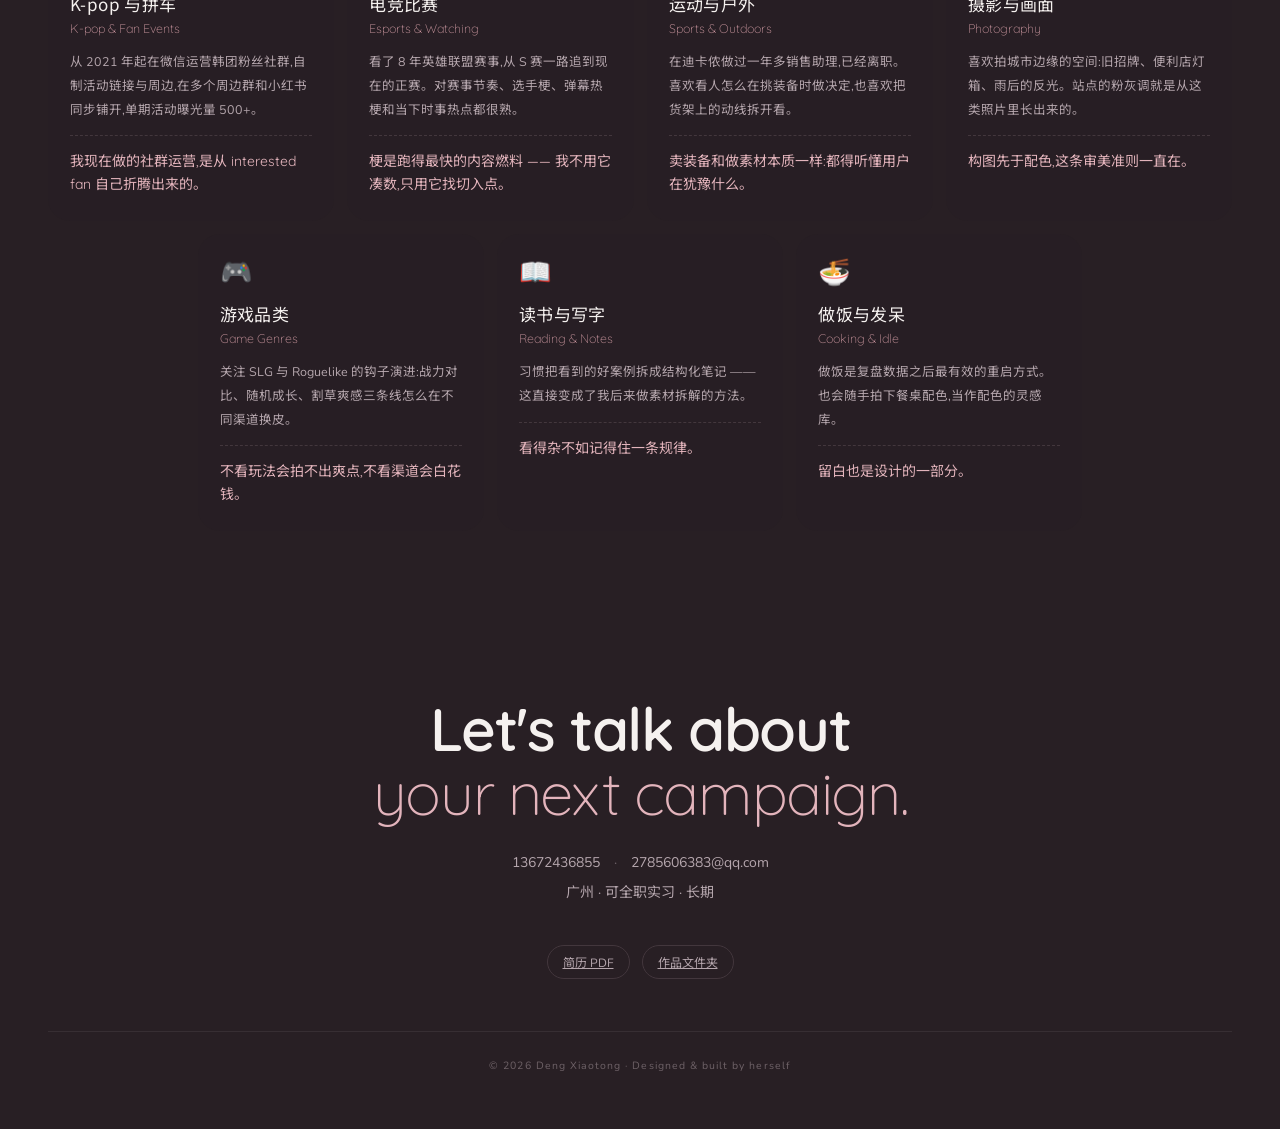
==== commit 4d5ffc0e: "更新:同步新版简历(迪卡侬独立条目/游莱至2026.09)并替换 resume.pdf" ====
--- a/index.html
+++ b/index.html
@@ -713,7 +713,7 @@
       两段实习,两段学生组织经历。做的大多是从 0 到 1 的活:搭框架、写方案、把人叫来。
       点卡片可以把它转到中间。
     </p>
-    <div class="stg reveal" data-stagger='[{"when":"2026.05 — 至今","org":"广州游莱信息科技","mark":"游","hue":158,"role":"市场推广实习生","body":"每周通过广大大筛选 20–40 个游戏广告素材,拆解钩子、画面与创意结构并输出热点总结;独立用 GPT / Gemini / 豆包完成提示词与分镜,周均产出 2 个视频钩子 + 6 张图,协同设计后进入投放。","stats":[["20–40","周拆解案例"],["2+6","周产视频/图"]]},{"when":"2025.05 — 2025.08","org":"广州浩传网络科技","mark":"浩","hue":212,"role":"市场运营助理","body":"定时定量产出每日主题内容,与产品、美工对接物料;整理分析平台数据做流量对比,决定后续产出方向;跨广西、江苏、湖北等地区负责人对接投放内容。","stats":[["3 地区","跨区对接"],["日更","主题内容"]]},{"when":"2024.09 — 至今","org":"华南农业大学自管会","mark":"自","hue":28,"role":"文体部主任","body":"针对「一站式」学生社区文化节从 0 到 1 搭建活动框架,设计分层宣传机制,前期社群 600+ 人、参与度 80%;活动日人流量 1000+,整体参与度 90%。","stats":[["1000+","活动日人流"],["80%","社群参与度"]]},{"when":"2024.09 — 至今","org":"韩文化交流协会","mark":"韩","hue":340,"role":"策划部部长","body":"主导 3 个校园社群(单群 60–100 人)日常运营,周均处理同学咨询 30+;随舞活动提前 15 天定档,跨平台招募路演队并用问卷星收歌单,人流量 2k+,参与度 80%。","stats":[["2k+","随舞人流"],["3 群","社群运营"]]}]' aria-label="实习与校园经历"></div>
+    <div class="stg reveal" data-stagger='[{"when":"2026.05 — 2026.09","org":"广州游莱信息科技","mark":"游","hue":158,"role":"市场推广实习生","body":"每周通过广大大筛选 20–40 个游戏广告素材,拆解钩子、画面与创意结构并输出热点总结;独立用 GPT / Gemini / 豆包完成提示词与分镜,周均产出 2 个视频钩子 + 6 张图,协同设计后进入投放。","stats":[["20–40","周拆解案例"],["2+6","周产视频/图"]]},{"when":"2025.08 — 2026.06","org":"迪卡侬 Decathlon","mark":"迪","hue":95,"role":"销售助理","body":"协助筹办门店各类大型促销与运动主题活动,负责现场执行、货品陈列与顾客引导;所在门店营业额常年稳居全广州前三。通过企业微信维护顾客关系,受理客诉第一时间安抚并同步上级,跟进直至闭环。","stats":[["广州 TOP3","门店营业额"],["1 年","销售经验"]]},{"when":"2025.05 — 2025.08","org":"广州浩传网络科技","mark":"浩","hue":212,"role":"市场运营助理","body":"定时定量产出每日主题内容,与产品、美工对接物料;整理分析平台数据做流量对比,决定后续产出方向;跨广西、江苏、湖北等地区负责人对接投放内容。","stats":[["3 地区","跨区对接"],["日更","主题内容"]]},{"when":"2024.09 — 至今","org":"华南农业大学自管会","mark":"自","hue":28,"role":"文体部主任","body":"针对「一站式」学生社区文化节从 0 到 1 搭建活动框架,设计分层宣传机制,前期社群 600+ 人、参与度 80%;活动日人流量 1000+,整体参与度 90%。","stats":[["1000+","活动日人流"],["80%","社群参与度"]]},{"when":"2024.09 — 至今","org":"韩文化交流协会","mark":"韩","hue":340,"role":"策划部部长","body":"主导 3 个校园社群(单群 60–100 人)日常运营,周均处理同学咨询 30+;随舞活动提前 15 天定档,跨平台招募路演队并用问卷星收歌单,人流量 2k+,参与度 80%。","stats":[["2k+","随舞人流"],["3 群","社群运营"]]}]' aria-label="实习与校园经历"></div>
   </div>
 </section>
 
